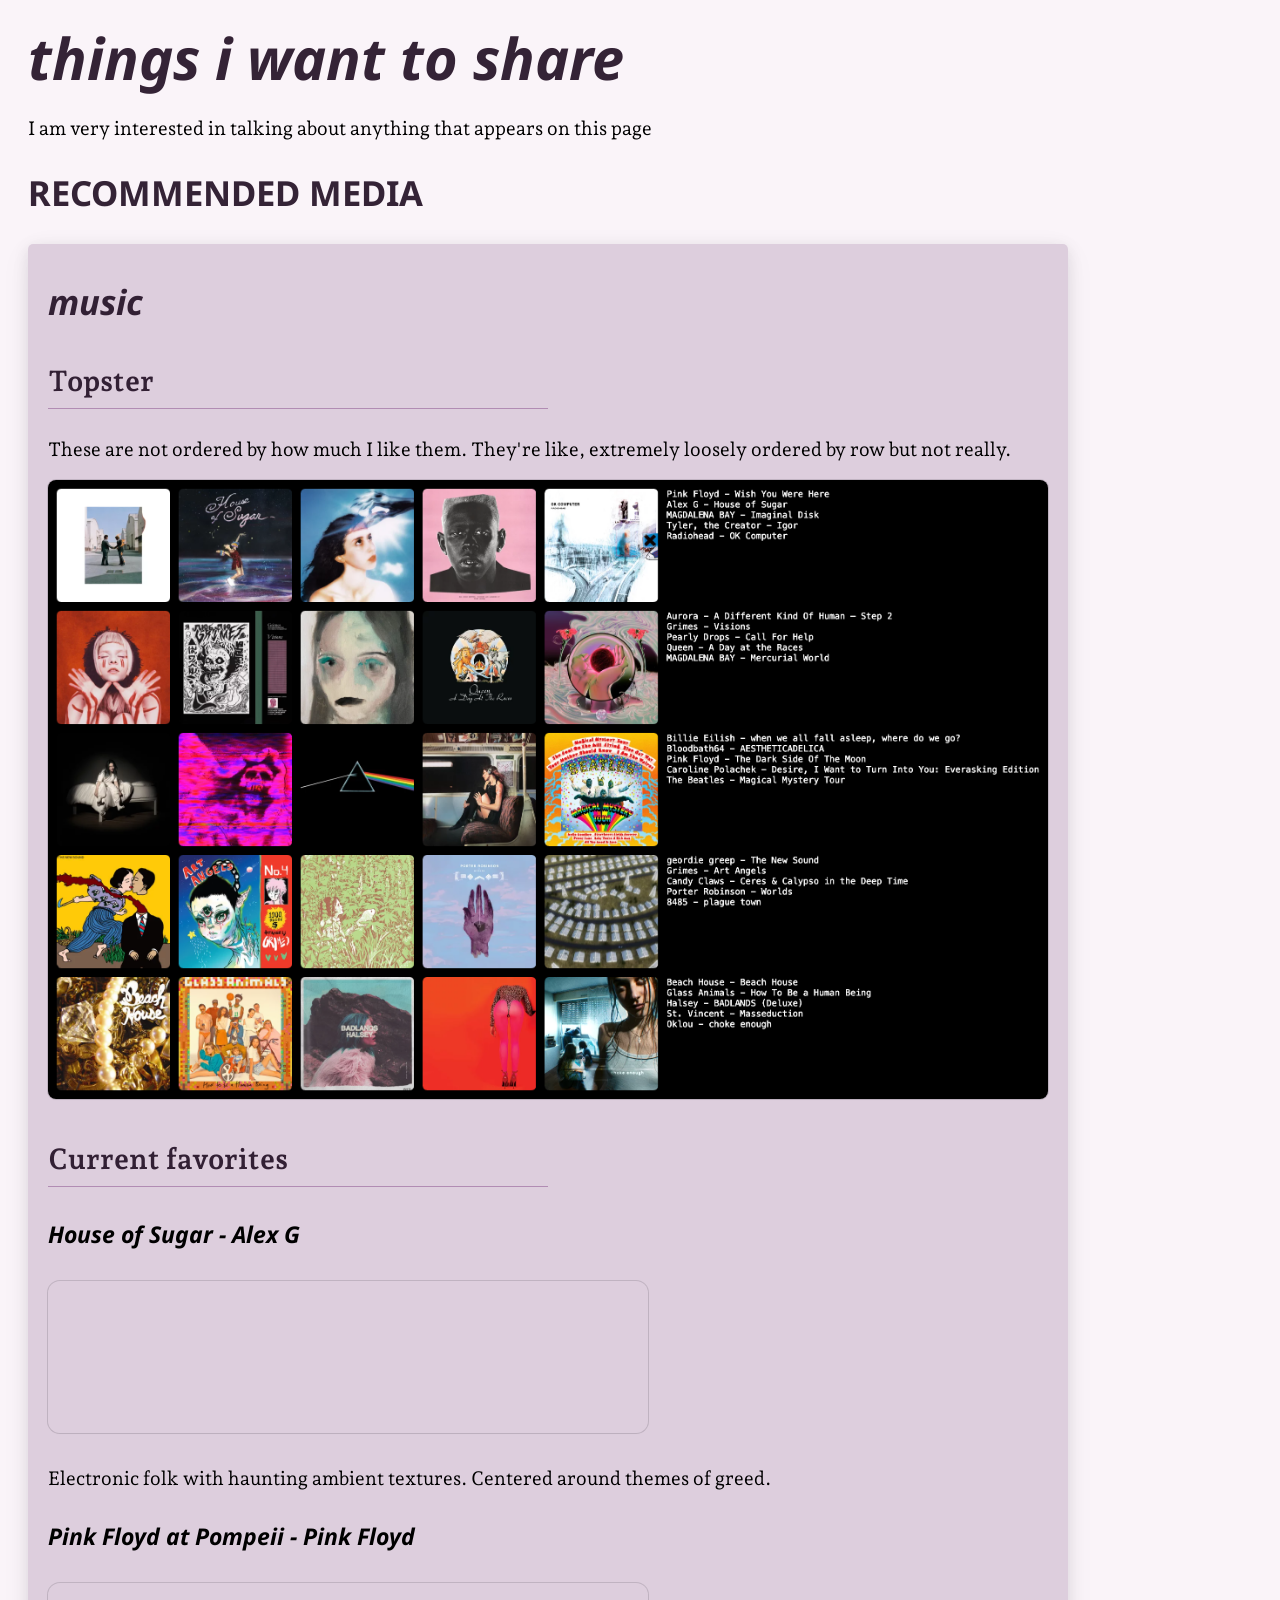
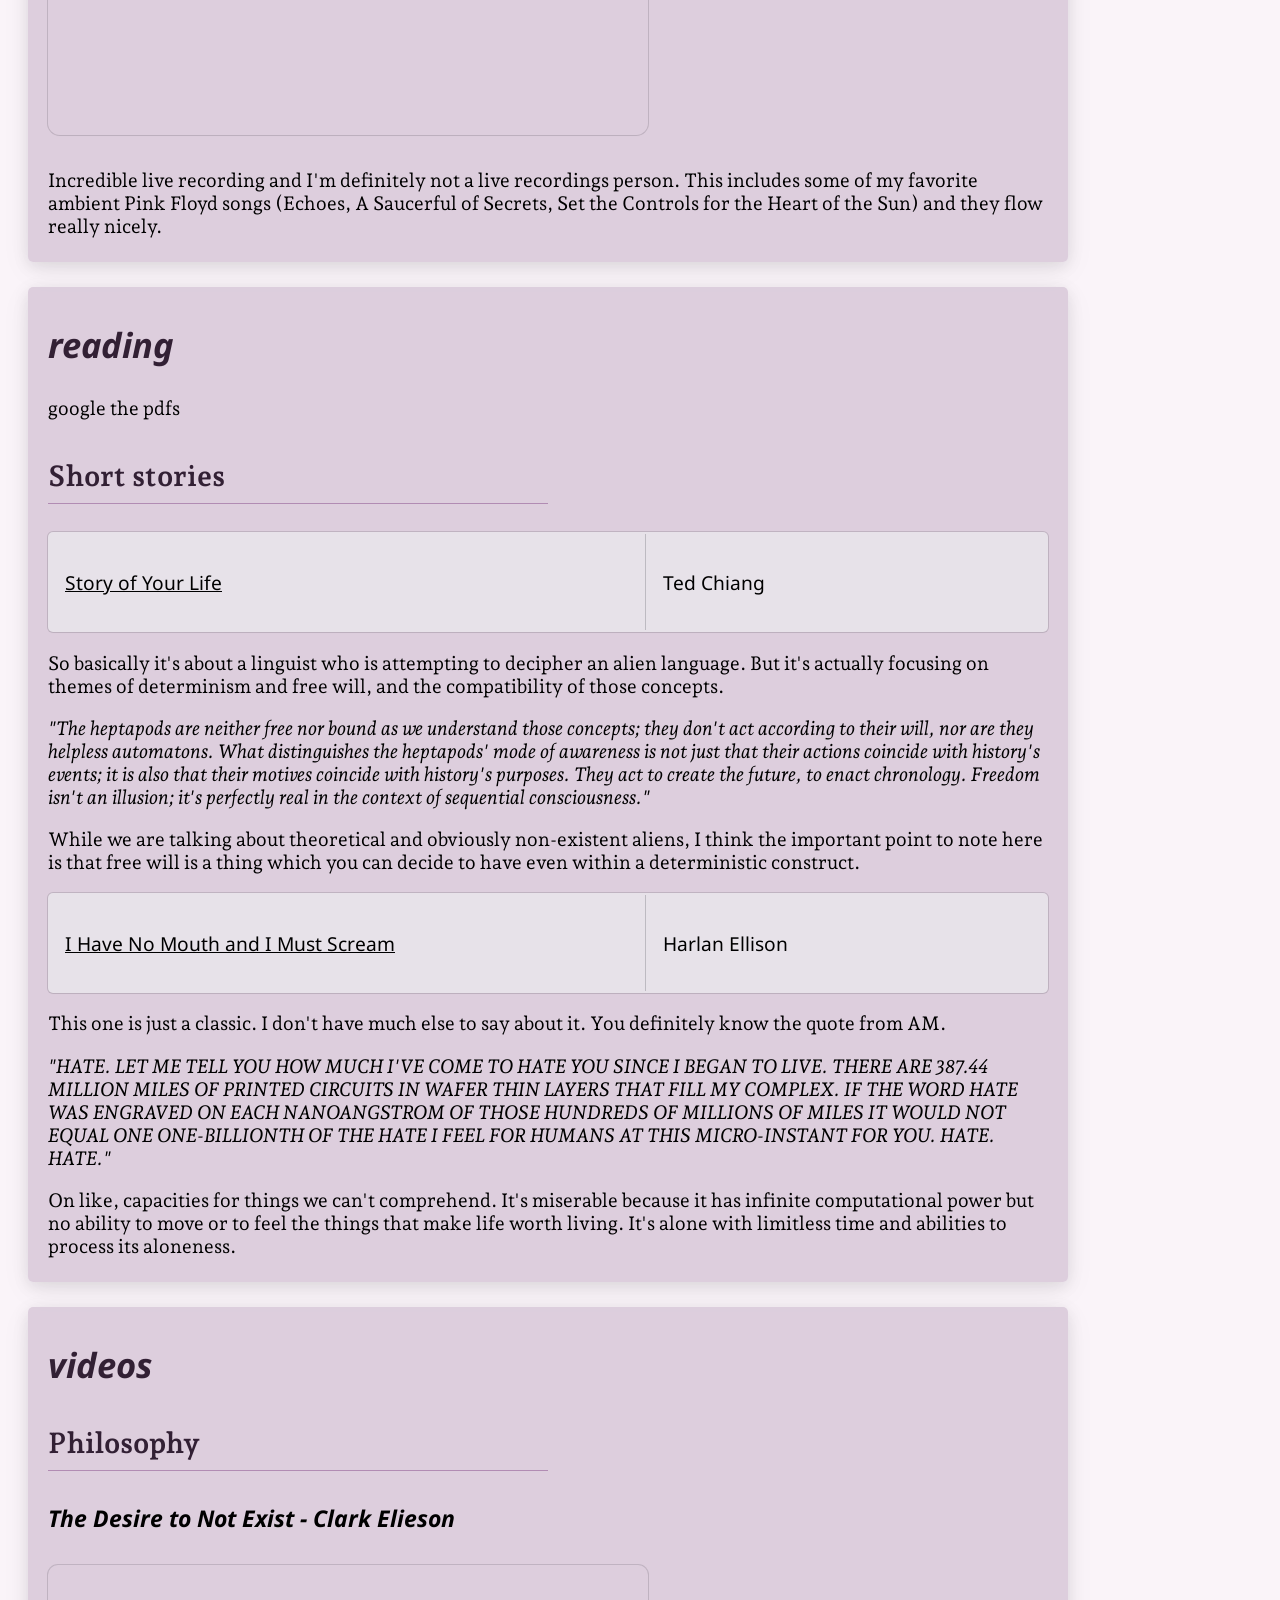
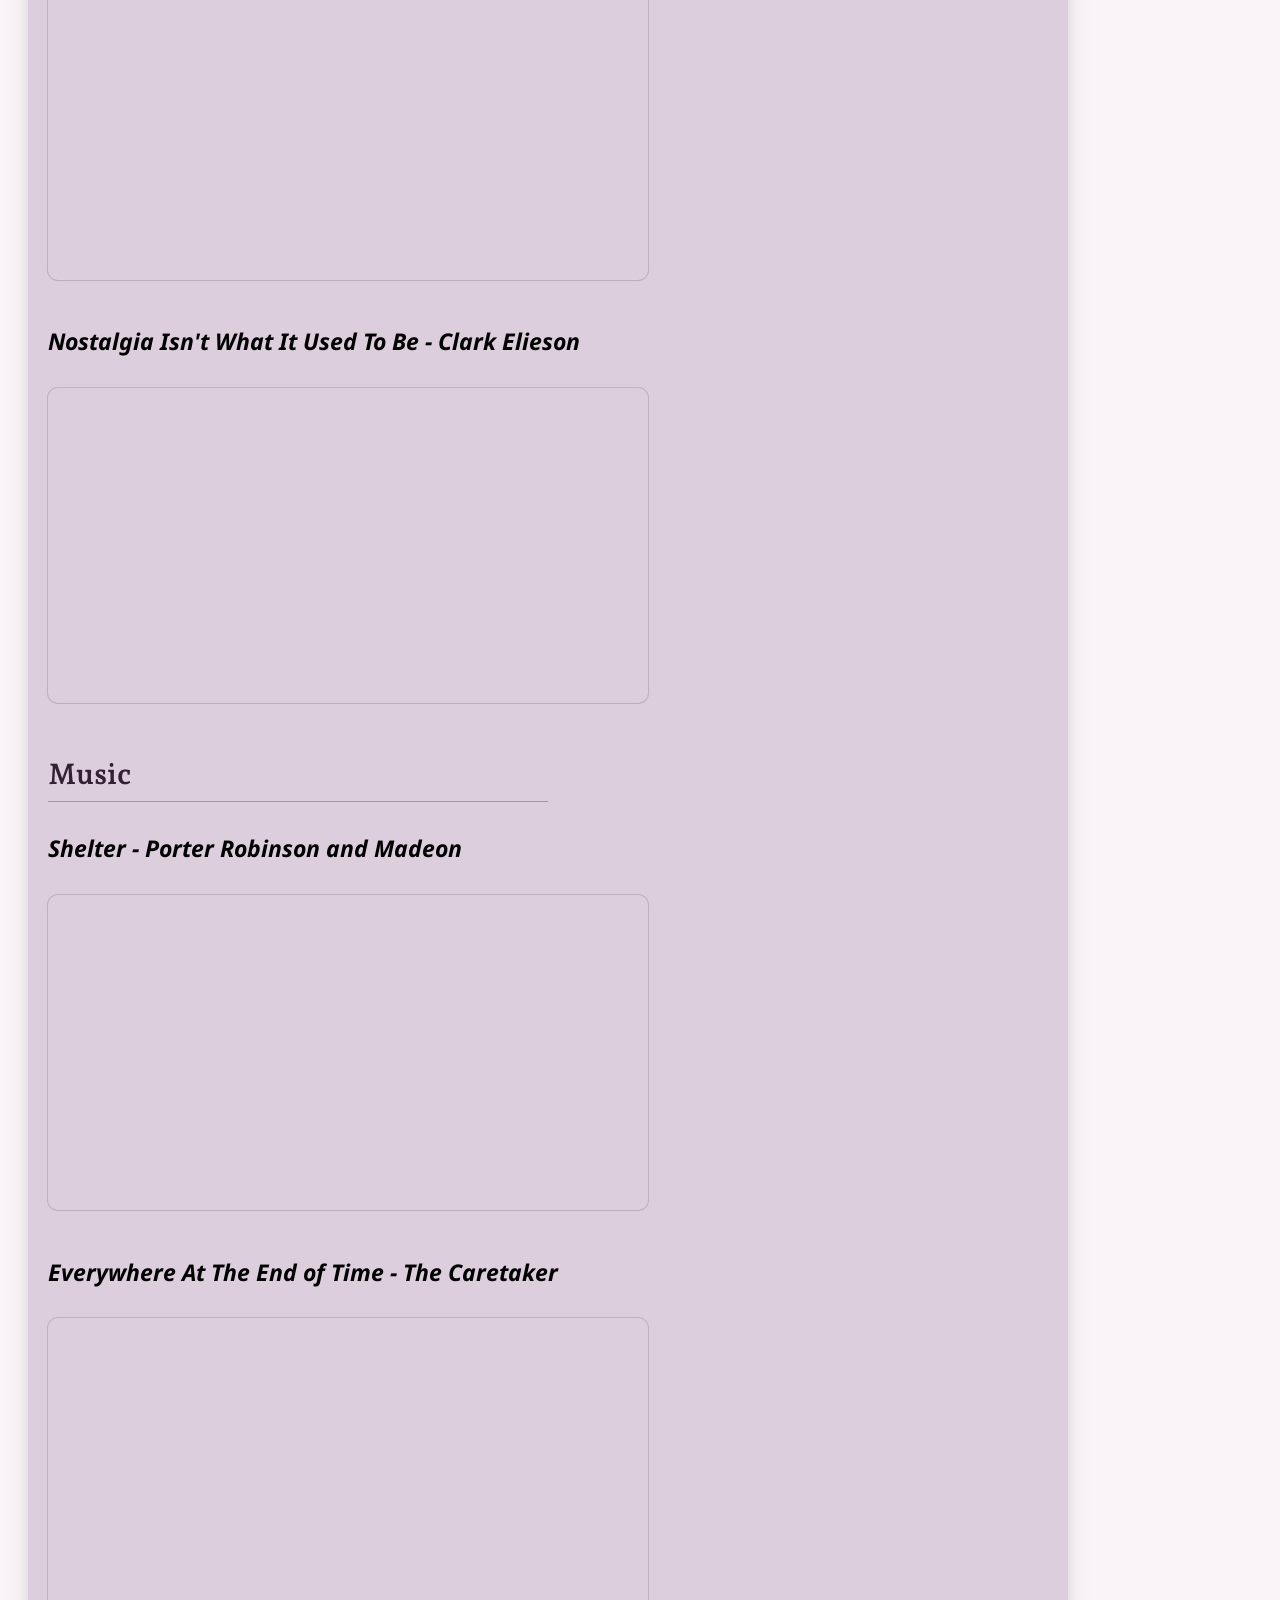
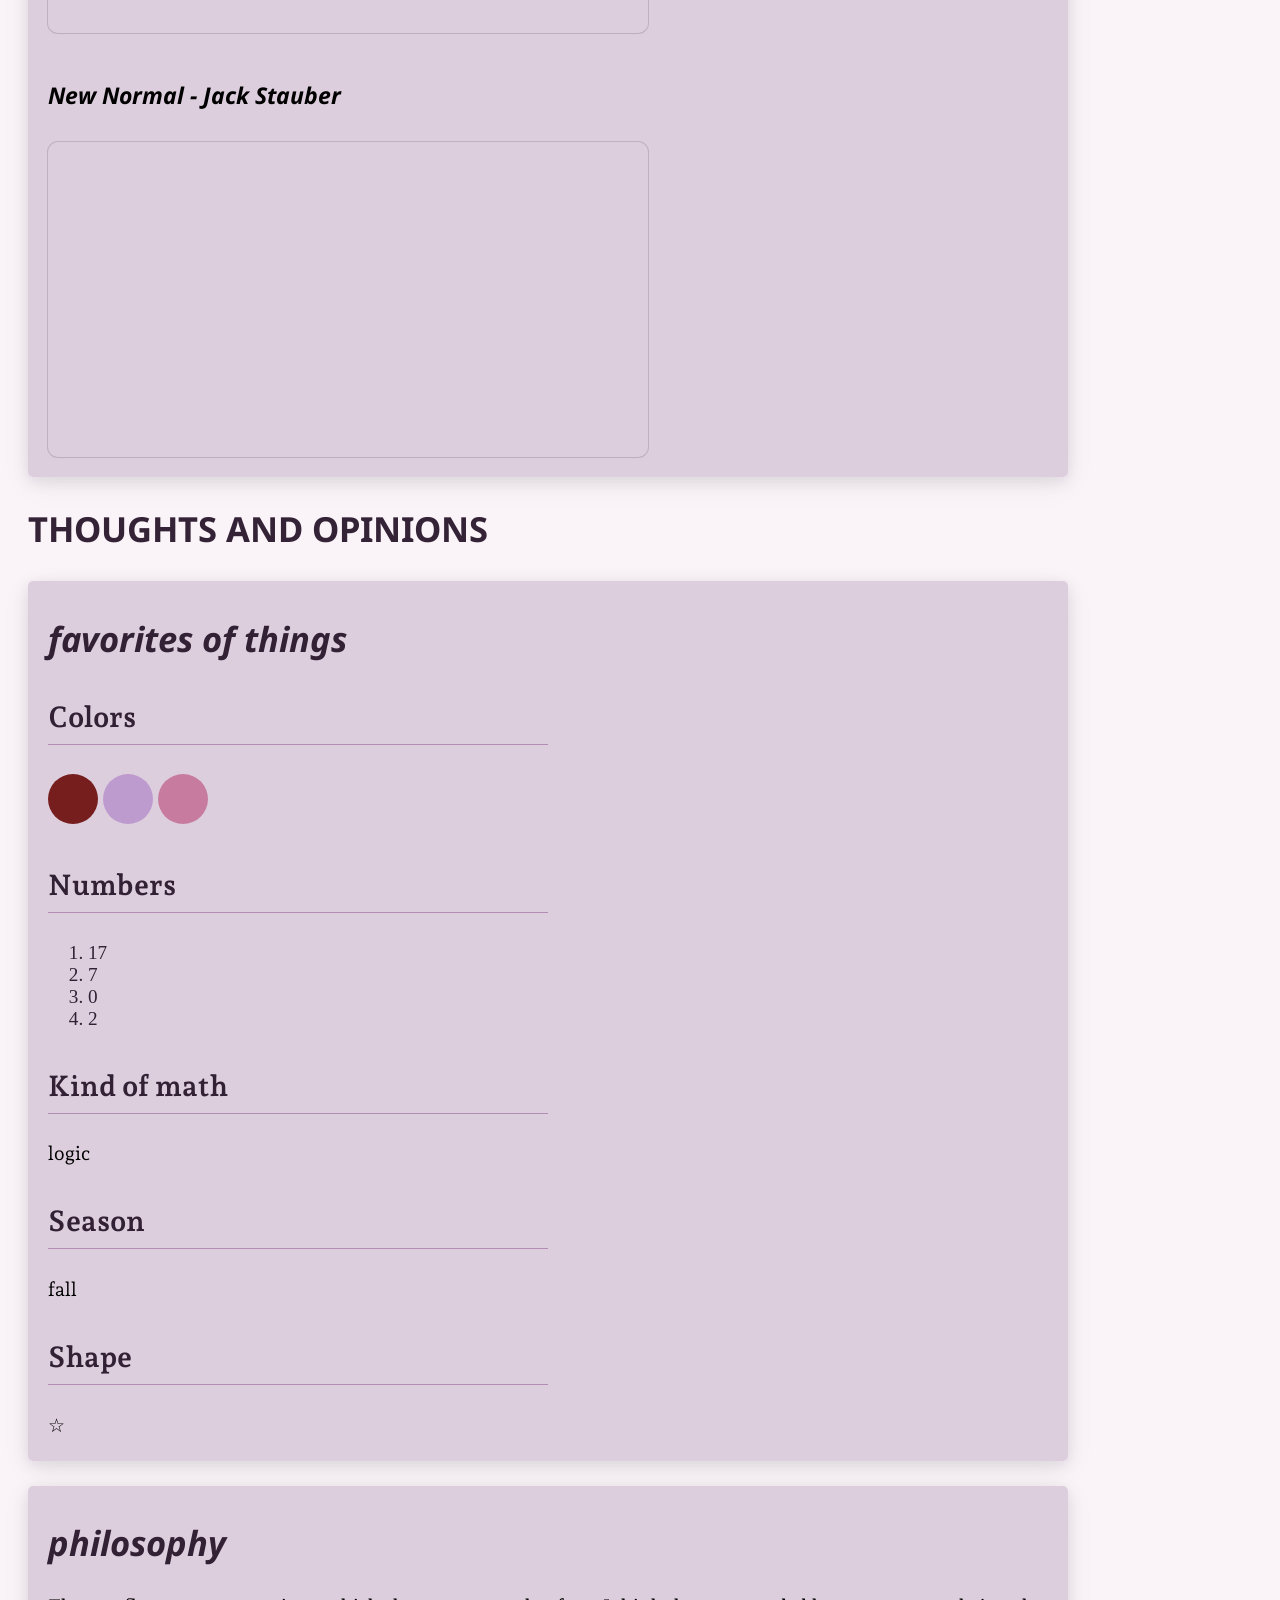
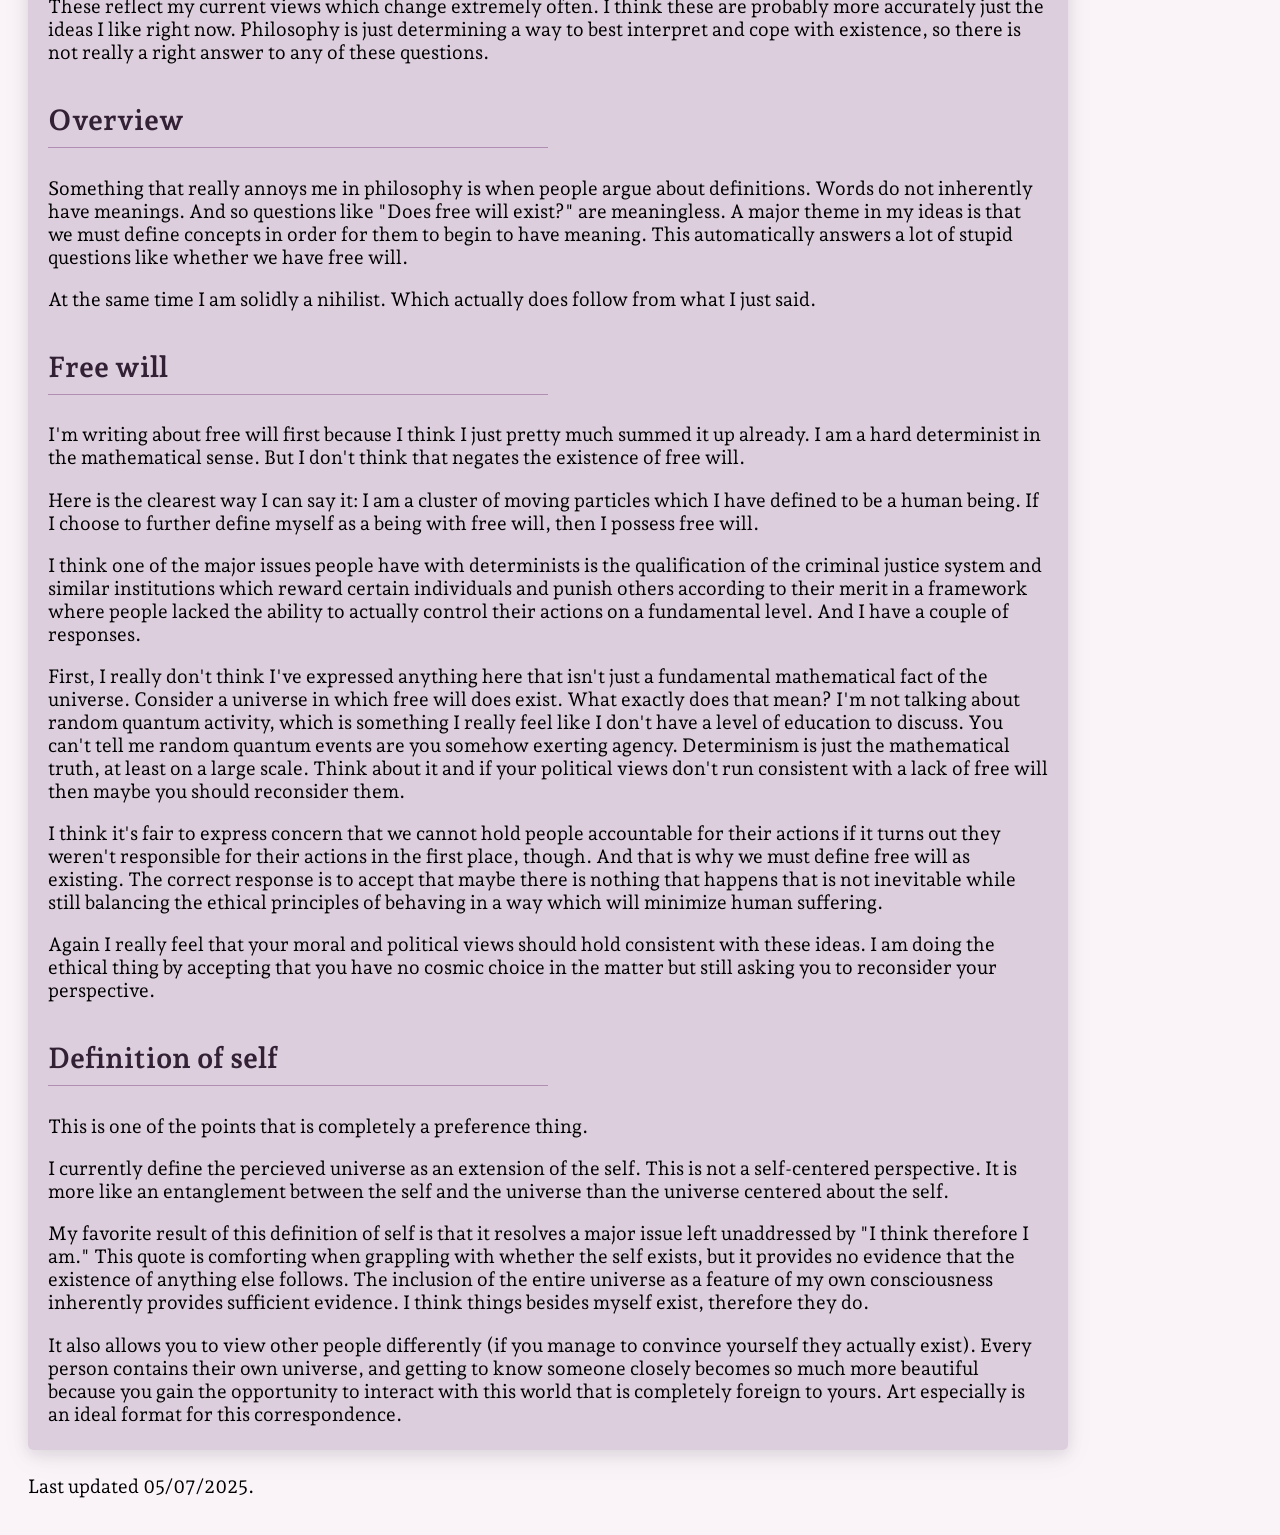
==== index.html @ f7e37cb8 "font colors" ====
<!DOCTYPE html>
<html>
    <head>
        <link href="style.css" rel="stylesheet">
        <link rel="icon" type="image/x-icon" href="images/favicon.ico">
        <title>things i want to share</title>
    </head>
    <body>
        <h1>things i want to share</h1>
        <p>
            I am very interested in talking about anything that appears on this page
        </p>
        <h2>RECOMMENDED MEDIA</h2>
        <div class="content">
            <h2>music</h2>
            <h3>Topster</h3>
                <p>
                    These are not ordered by how much I like them.
                    They're like, extremely loosely ordered by row but not really.
                </p>
            <img src="images/05_06_2025.png" id="topster">   
            <h3>Current favorites</h3>
            <h4>House of Sugar - Alex G</h4>
            <iframe style="border-radius:12px" src="https://open.spotify.com/embed/album/2kCDZ3gCr5hXFgbFsPMcxP?utm_source=generator&theme=0" width="100%" height="152" frameBorder="0" allowfullscreen="" allow="autoplay; clipboard-write; encrypted-media; fullscreen; picture-in-picture" loading="lazy"></iframe>
            <p>
                Electronic folk with haunting ambient textures. Centered around themes of greed.
            </p>
            <h4>Pink Floyd at Pompeii - Pink Floyd</h4>
            <iframe style="border-radius:12px" src="https://open.spotify.com/embed/album/0ptvgHrZARlAZFmbg0WvDI?utm_source=generator&theme=0" width="100%" height="152" frameBorder="0" allowfullscreen="" allow="autoplay; clipboard-write; encrypted-media; fullscreen; picture-in-picture" loading="lazy"></iframe> 
            <p>
                Incredible live recording and I'm definitely not a live recordings person.
                This includes some of my favorite ambient Pink Floyd songs (Echoes, A Saucerful of Secrets, Set the Controls for the Heart of the Sun) and they flow really nicely.
            </p>    
        </div>
        <div class="content">
            <h2>reading</h2>
            <p>
                google the pdfs
            </p>
            <h3>Short stories</h3>
            <div class="story-media">
                <table columns="2">
                    <tr>
                        <td>
                            <a href="https://en.wikipedia.org/wiki/Story_of_Your_Life" target="_blank">Story of Your Life</a>
                        </td>
                        <td>
                            <p>Ted Chiang</p>
                        </td>
                    </tr>
                </table>
            </div>
            <p>
                So basically it's about a linguist who is attempting to decipher an alien language.

                But it's actually focusing on themes of determinism and free will, and the compatibility of those concepts.


            </p>
            <p>
                <i>
                    "The heptapods are neither free nor bound as we understand those concepts;
                    they don't act according to their will, nor are they helpless automatons.
                    What distinguishes the heptapods' mode of awareness is not just that their actions coincide with history's events;
                    it is also that their motives coincide with history's purposes.
                    They act to create the future, to enact chronology.
                    Freedom isn't an illusion; it's perfectly real in the context of sequential consciousness."
                </i>
            </p>
            <p>
                While we are talking about theoretical and obviously non-existent aliens,
                I think the important point to note here is that free will is a thing which you can decide to have even within a deterministic construct.
            </p>
            <div class="story-media">
                <table columns="2">
                    <tr>
                        <td>
                            <a href="https://en.wikipedia.org/wiki/I_Have_No_Mouth,_and_I_Must_Scream" target="_blank">I Have No Mouth and I Must Scream</a>
                        </td>
                        <td>
                            <p>Harlan Ellison</p>
                        </td>
                    </tr>
                </table>
            </div>
            <p>
                This one is just a classic. I don't have much else to say about it. You definitely know the quote from AM.
            </p>
            <p>
                <i>
                    "HATE. LET ME TELL YOU HOW MUCH I'VE COME TO HATE YOU SINCE I BEGAN TO LIVE.
                    THERE ARE 387.44 MILLION MILES OF PRINTED CIRCUITS IN WAFER THIN LAYERS THAT FILL MY COMPLEX.
                    IF THE WORD HATE WAS ENGRAVED ON EACH NANOANGSTROM OF THOSE HUNDREDS OF MILLIONS OF MILES
                    IT WOULD NOT EQUAL ONE ONE-BILLIONTH OF THE HATE I FEEL FOR HUMANS AT THIS MICRO-INSTANT FOR YOU.
                    HATE. HATE."
                </i>
            </p>
            <p>
                On like, capacities for things we can't comprehend.
                It's miserable because it has infinite computational power
                but no ability to move or to feel the things that make life worth living.
                It's alone with limitless time and abilities to process its aloneness. 
            </p>
        </div>
        <div class="content">
            <h2>videos</h2>
            <h3>Philosophy</h3>
            <h4>The Desire to Not Exist - Clark Elieson</h4>
            <iframe width="560" height="315" src="https://www.youtube.com/embed/8msOPSbJUKo?si=QLThBWeXhG3WdgDz" title="YouTube video player" frameborder="0" allow="accelerometer; autoplay; clipboard-write; encrypted-media; gyroscope; picture-in-picture; web-share" referrerpolicy="strict-origin-when-cross-origin" allowfullscreen></iframe>
            <h4>Nostalgia Isn't What It Used To Be - Clark Elieson</h4>
            <iframe width="560" height="315" src="https://www.youtube.com/embed/hbWJYuIkN_Y?si=zh4Tqv5QV2AspLDS" title="YouTube video player" frameborder="0" allow="accelerometer; autoplay; clipboard-write; encrypted-media; gyroscope; picture-in-picture; web-share" referrerpolicy="strict-origin-when-cross-origin" allowfullscreen></iframe>
            <h3>Music</h3>
            <h4>Shelter - Porter Robinson and Madeon</h4>
            <iframe width="560" height="315" src="https://www.youtube.com/embed/fzQ6gRAEoy0?si=4V7IqF-KKdboo8pT" title="YouTube video player" frameborder="0" allow="accelerometer; autoplay; clipboard-write; encrypted-media; gyroscope; picture-in-picture; web-share" referrerpolicy="strict-origin-when-cross-origin" allowfullscreen></iframe>
            <h4>Everywhere At The End of Time - The Caretaker</h4>
            <iframe width="560" height="315" src="https://www.youtube.com/embed/wJWksPWDKOc?si=T0A40Im7_qNi8kdW" title="YouTube video player" frameborder="0" allow="accelerometer; autoplay; clipboard-write; encrypted-media; gyroscope; picture-in-picture; web-share" referrerpolicy="strict-origin-when-cross-origin" allowfullscreen></iframe>
            <h4>New Normal - Jack Stauber</h4>
            <iframe width="560" height="315" src="https://www.youtube.com/embed/b4lNq4nhdDQ?si=MIfpWLnAjZc02-hw" title="YouTube video player" frameborder="0" allow="accelerometer; autoplay; clipboard-write; encrypted-media; gyroscope; picture-in-picture; web-share" referrerpolicy="strict-origin-when-cross-origin" allowfullscreen></iframe>
        </div>
        <h2>THOUGHTS AND OPINIONS</h2>
        <div class="content">
            <h2>favorites of things</h2>
            <h3>Colors</h3>
            <div class="favorite-color" style="background-color: rgb(118, 29, 29);"></div>
            <div class="favorite-color" style="background-color: rgb(190, 155, 207);"></div>
            <div class="favorite-color" style="background-color: rgb(199, 124, 159);"></div>
            <h3>Numbers</h3>
            <ol>
                <li>17</li>
                <li>7</li>
                <li>0</li>
                <li>2</li>
            </ol>
            <h3>Kind of math</h3>
            <p>logic</p>
            <h3>Season</h3>
            <p>fall</p>
            <h3>Shape</h3>
            <p>☆</p>
        </div>
        <div class="content">
            <h2>philosophy</h2>
            <p>These reflect my current views which change extremely often.
                I think these are probably more accurately just the ideas I like right now.
                Philosophy is just determining a way to best interpret and cope with existence,
                so there is not really a right answer to any of these questions.
            </p>

            <h3>
                Overview
            </h3>
            <p>
                Something that really annoys me in philosophy is when people argue about definitions.
                Words do not inherently have meanings. And so questions like "Does free will exist?" are
                meaningless. A major theme in my ideas is that we must define concepts in order for them to begin
                to have meaning. This automatically answers a lot of stupid questions like whether we have free will.
            </p>
            <p>
                At the same time I am solidly a nihilist. Which actually does follow from what I just said.
            </p>
            <h3>
                Free will
            </h3>
            <p>
                I'm writing about free will first because I think I just pretty much summed it up already.
                I am a hard determinist in the mathematical sense. But I don't think that negates
                the existence of free will.
            </p>
            <p>
                Here is the clearest way I can say it: I am a cluster of moving particles which I have defined to be
                a human being. If I choose to further define myself as a being with free will, then I possess
                free will.
            </p>
            <p>
                I think one of the major issues people have with determinists is the qualification of the criminal justice system
                and similar institutions which reward certain individuals and punish others according to their merit in a framework where 
                people lacked the ability to actually control their actions on a fundamental level. And I have a couple of responses.
            </p>
            <p>
                First, I really don't think I've expressed anything here that isn't just a fundamental mathematical fact of the universe.
                Consider a universe in which free will does exist. What exactly does that mean? I'm not talking about random quantum activity,
                which is something I really feel like I don't have a level of education to discuss. You can't tell me random quantum events
                are you somehow exerting agency. Determinism is just the mathematical truth, at least on a large scale.
                Think about it and if your political views don't run consistent with a lack of free will then maybe you should reconsider them.
            </p>
            <p>
                I think it's fair to express concern that we cannot hold people accountable for their actions if it turns out they weren't responsible
                for their actions in the first place, though. And that is why we must define free will as existing. The correct response is to accept
                that maybe there is nothing that happens that is not inevitable while still balancing the ethical principles of behaving in a way which
                will minimize human suffering.
            </p>
            <p>
                Again I really feel that your moral and political views should hold consistent with these ideas. I am doing the ethical thing by accepting that
                you have no cosmic choice in the matter but still asking you to reconsider your perspective.
            </p>
            <p>
            </p>
            <h3>Definition of self</h3>
            <p>
                This is one of the points that is completely a preference thing.
            <p>
                I currently define the percieved universe as an extension of the self. 
                This is not a self-centered perspective. It is more like an entanglement between the self and the universe
                than the universe centered about the self.
            </p>
            <p>
                My favorite result of this definition of self is that it resolves a major
                issue left unaddressed by "I think therefore I am." This quote is comforting when grappling with whether the self
                exists, but it provides no evidence that the existence of anything else follows.
                The inclusion of the entire universe as a feature of my own consciousness
                inherently provides sufficient evidence. I think things besides myself exist, therefore they do.
            </p>
            <p>
                It also allows you to view other people differently (if you manage to convince yourself they actually exist).
                Every person contains their own universe, and getting to know someone closely becomes so much more beautiful
                because you gain the opportunity to interact with this world that is completely foreign to yours. 
                Art especially is an ideal format for this correspondence.
            </p>
        </div>
        <!-- <h2>MY MUSIC</h2>
        <div class="content">
            <h2>decembered eyes</h2>
            <h3>Description</h3>
            <p>First EP.</p>
            <p>The title is a play on "dismembered eyes". 
                It was written about seeing things not as they really are, embedded with a false sense of urgency as the close of another year rapidly approaches.
            <h3>Listen on Spotify</h3>
            <iframe style="border-radius:12px" src="https://open.spotify.com/embed/album/0pVH7z7hJR6tCT4OrQixw2?utm_source=generator&theme=0" width="100%" height="152" frameBorder="0" allowfullscreen="" allow="autoplay; clipboard-write; encrypted-media; fullscreen; picture-in-picture" loading="lazy"></iframe>            
            <h3>Track rankings</h3>
            <p>Overall: 4/10.</p>
            <p>I honestly do not like this EP at all. 
            I don't think any of the songs are particularly interesting except "Waning Light",
            but I was so excited to release that song that I only spent about a day recording and producing it.
            It sounds like there was a good idea but very poorly executed.
            The rest of the songs are just super boring. 
            I improvised "Floes" on my laptop keyboard in about 10 minutes and spent like an hour producing it but it's probably the best song on there.
            The end of "Unraveled" is also pretty good. But the rest is unlistenably boring.</p>

            <div class="tracklist">
                <div class="trackitem">
                    <div class="trackname">
                        <p>Waning Light</p>
                    </div>
                    <div class="trackranking">
                        <p>4/10</p>
                    </div>
                </div>
                <div class="trackitem">
                    <div class="trackname">
                        <p>Floes</p>
                    </div>
                    <div class="trackranking">
                        <p>6/10</p>
                    </div>
                </div>
                <div class="trackitem">
                    <div class="trackname">
                        <p>Playing w Your Hair</p>
                    </div>
                    <div class="trackranking">
                        <p>5/10</p>
                    </div>
                </div>
                <div class="trackitem">
                    <div class="trackname">
                        <p>Unraveled</p>
                    </div>
                    <div class="trackranking">
                        <p>4/10</p>
                    </div>
                </div>   
                <div class="trackitem">
                    <div class="trackname">
                        <p>Detachment</p>
                    </div>
                    <div class="trackranking">
                        <p>5/10</p>
                    </div>
                </div>
                <div class="trackitem">
                    <div class="trackname">
                        <p>Until Everything You Love Has Gone Away</p>
                    </div>
                    <div class="trackranking">
                        <p>4/10</p>
                    </div>
                </div>
            </div>
        </div> -->
    <p>Last updated 05/07/2025.</p>
    </body>
</html>
---- style.css ----
@import url('https://fonts.googleapis.com/css2?family=Andada+Pro:ital,wght@0,400..840;1,400..840&family=Noto+Sans:ital,wght@0,100..900;1,100..900&display=swap');
h1 {
    font-family: "Noto Sans", sans-serif;
    font-size: 3em;
    font-style: italic;
    text-align: left;
    margin: 0 0 20px 0;
}

h2 {
    font-family: "Noto Sans", sans-serif;
    font-size: 1.8em;
}

h3 {
    font-family: "Andada Pro", serif;
    font-size: 1.5em;
}

h4 {
    font-family: "Noto Sans", sans-serif;
    font-style: italic;
    font-size: 1.2em;
    color: black;
}

body {
    font-size: 1.2em;
    background-color: #faf4f9;
    padding: 10px 20px;
    color: #271529f0;
}


p {
    font-family: "Andada Pro", serif;
    padding: 0px 0px 0px 0px;
    color: black;
}

.content {
    text-align: left;
    width: 95%;
    max-width: 1000px;
    padding: 5px 20px;
    margin: 25px 0px;
    background-color: #c9b5cb98;
    border-radius: 5px;

    box-shadow: rgba(17, 17, 26, 0.1) 0px 4px 16px, rgba(17, 17, 26, 0.05) 0px 8px 32px;
    transition-duration: 0.5s;
}

.content:hover {
    box-shadow: rgba(17, 17, 26, 0.1) 0px 4px 16px, rgba(14, 14, 23, 0.2) 0px 8px 32px;
    transition-duration: 0.5s;
}

.content h2 {
    font-style: italic;
    /* text-decoration: underline; */
    /* border-style: none none solid none;
    border-color: rgb(177, 140, 179);
    border-width: 1px;
    padding: 0 0 10px 0;
    width: 300px; */
}

.content h3 {
    border-style: none none solid none;
    border-width: 1px;
    border-color: rgb(177, 140, 179);
    width: 100%;
    padding: 10px 0 10px 0;
    max-width: 500px;
}

#topster {
    width: 100%;
    border-radius: 8px;
    box-shadow: rgba(0, 0, 0, 0.02) 0px 1px 3px 0px, rgba(27, 31, 35, 0.15) 0px 0px 0px 1px;
}

.story-media {
    width:100%;
    height:100px;
    margin: 10px 0 10px 0;
    background-color: rgb(231, 226, 233);
    border-radius: 5px;
}

.story-media table {
    color: black;
    width: 100%;
    height: 100%;
    border-radius: 5px;
    box-shadow: rgba(0, 0, 0, 0.02) 0px 1px 3px 0px, rgba(27, 31, 35, 0.15) 0px 0px 0px 1px;
}

.story-media table td {
    border: solid rgba(27, 31, 35, 0.20);
    border-width: 0 1px 0 0;
    padding: 0 10px 0 15px;
    width: 60%;
}

.story-media table td:last-of-type {
    border: none;
    width: 40%;
}

.story-media p {
    font-family: "Noto Sans", sans-serif;
}

.story-media a {
    color: black;
    text-decoration: underline;
    font-family: "Noto Sans", sans-serif;
}


.tracklist {
    padding: 0px 5px;
    border-radius: 5px;
    background-color: #292a29;
    margin: 10px 0px 10px 0px;
}

.trackitem {
    width:80;
    border-style: none none solid none;
}

.tracklist .trackitem:last-of-type {
    border-style: none;
}

.trackname {
    padding:5px 2%;
    margin: 0px 0;
    width:65%;
    display:inline-block;
}

.trackranking {
    padding:5px 5%;
    margin: 5px 0;
    width:10%;
    border-left: solid 1px;
    display:inline-block;
}

.tracklist p, a {
    font-family: "Noto Sans", sans-serif;
    font-weight: 400;
    padding: 0 0 0 0;
    margin:0 0 0 0;
    color: white;
    font-weight: 400;
    text-decoration: none;
}

.tracklist a:hover {
    text-decoration: underline;
}

.favorite-color {
    width:50px;
    height:50px;
    border-radius:100%;
    display: inline-block;
}

iframe {
    border-radius: 10px;
    box-shadow: rgba(0, 0, 0, 0.02) 0px 1px 3px 0px, rgba(27, 31, 35, 0.15) 0px 0px 0px 1px;
    width: 100%;
    max-width:600px;
    margin: 0 0 10px 0;
}
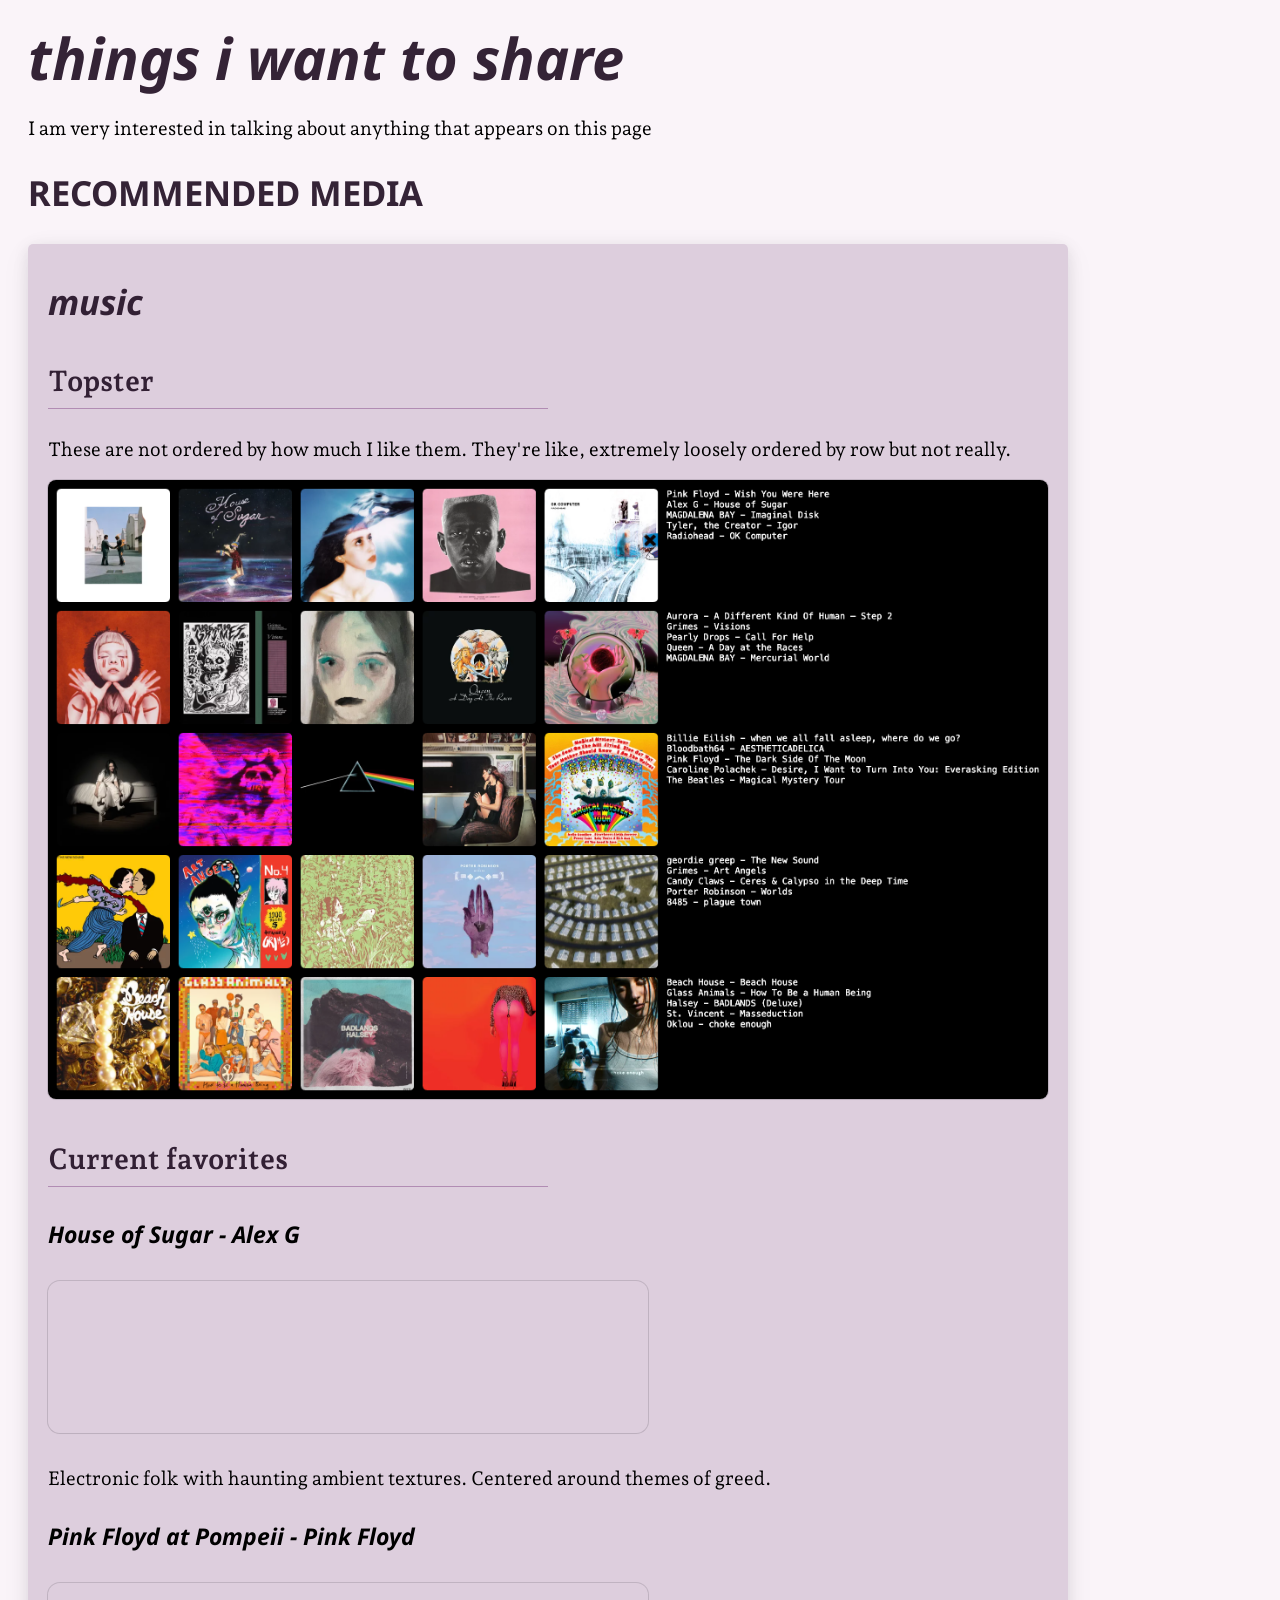
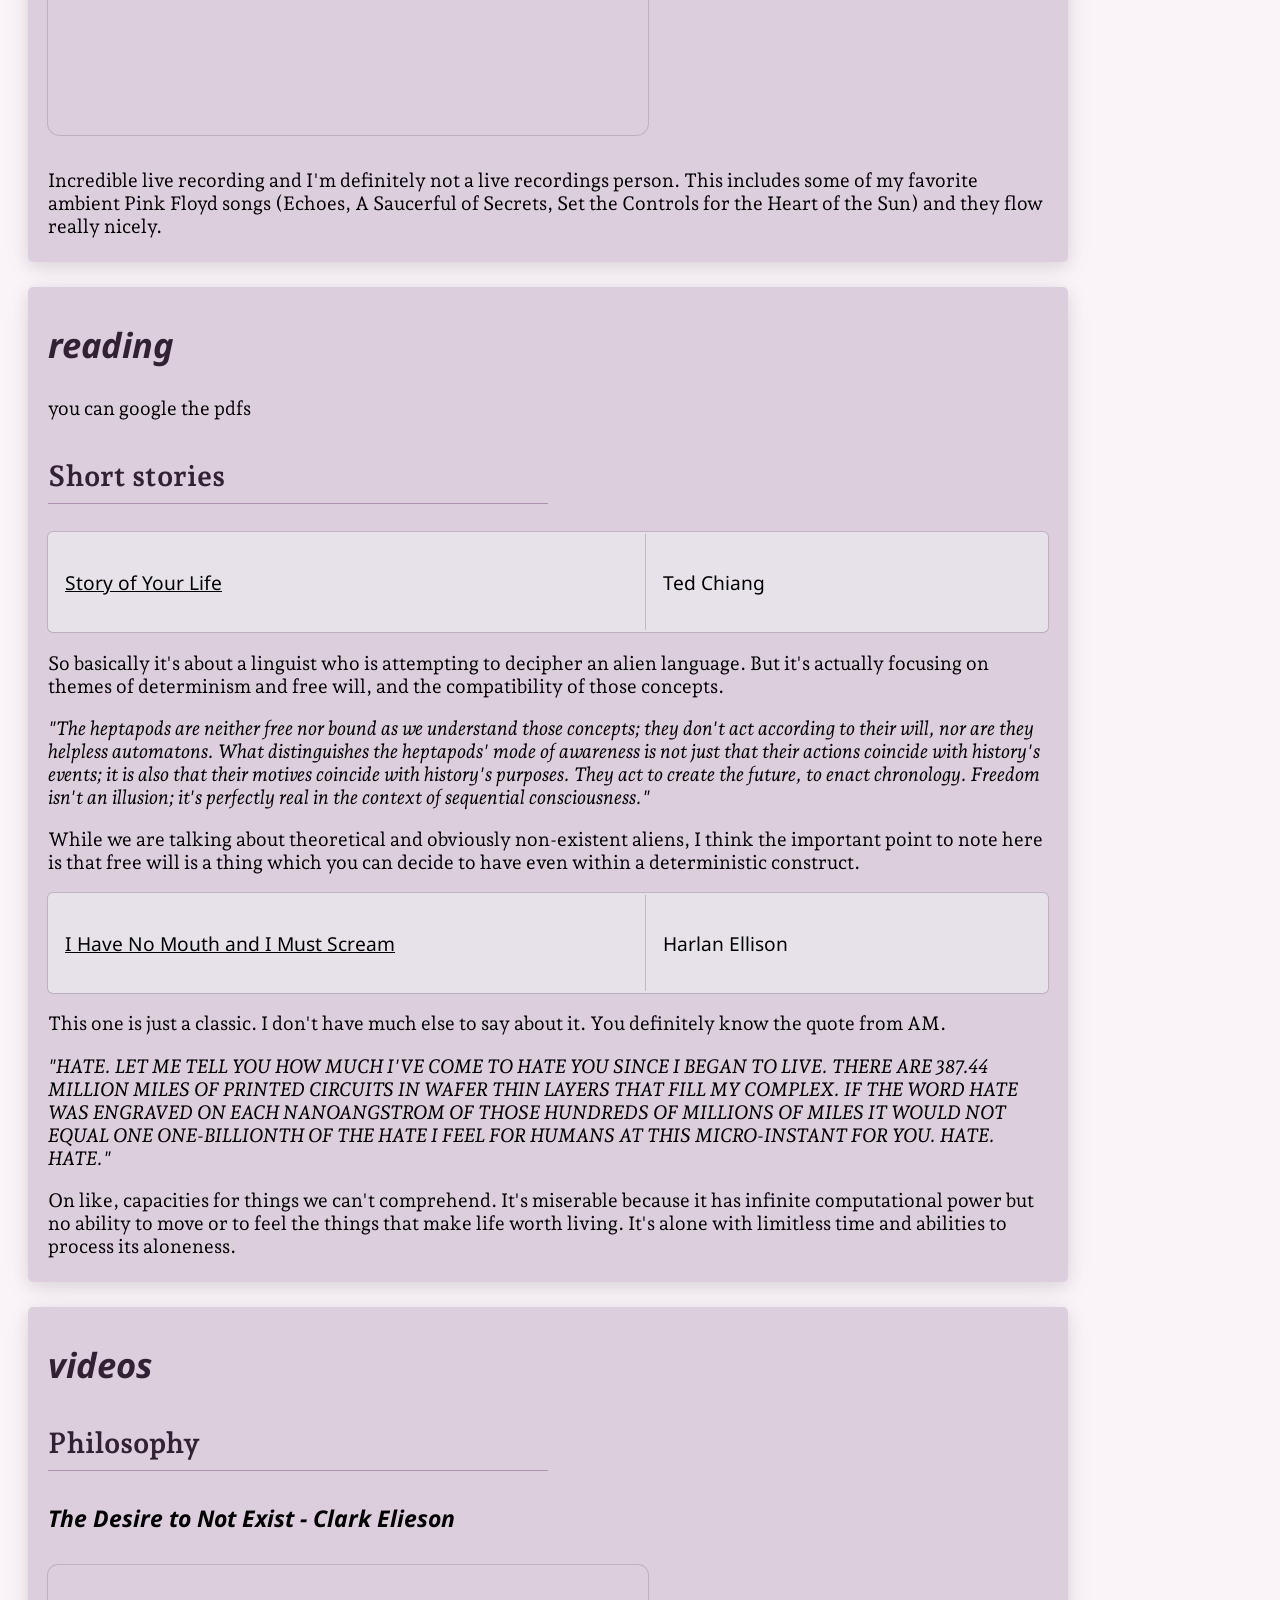
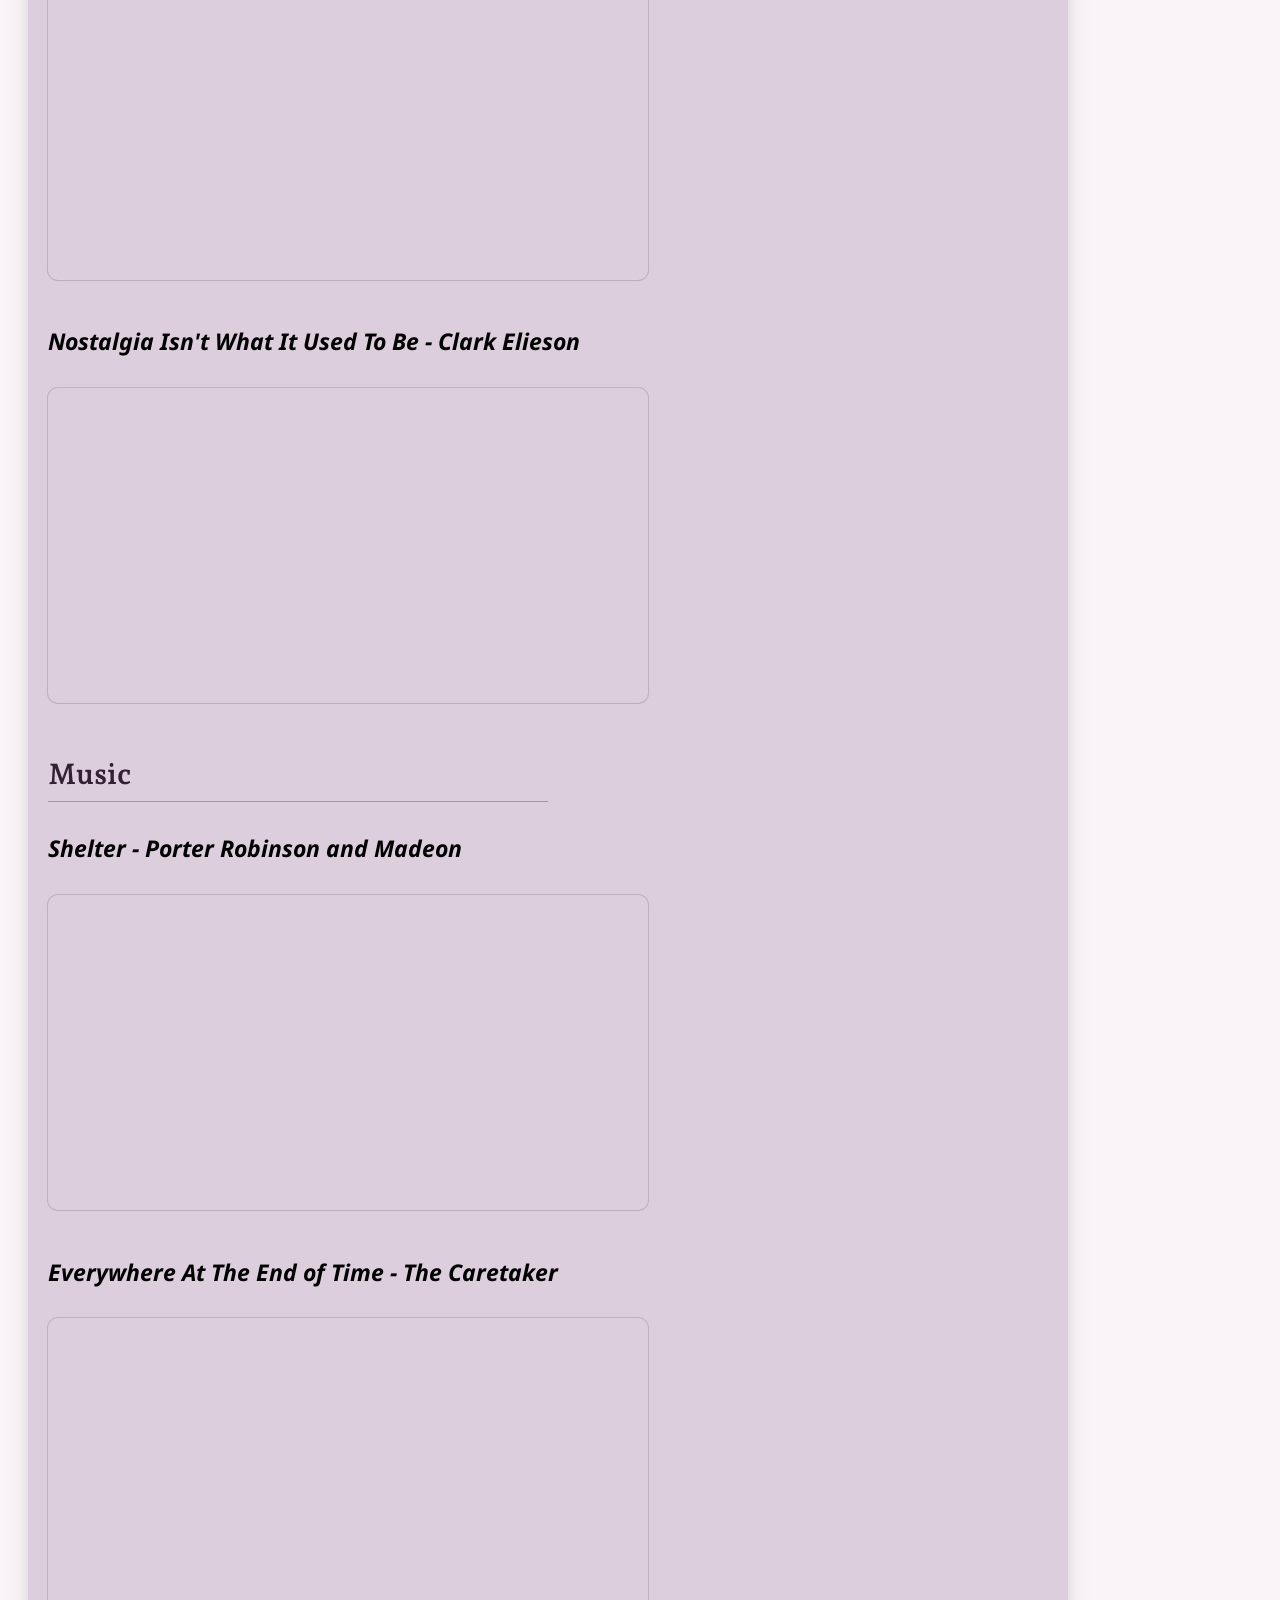
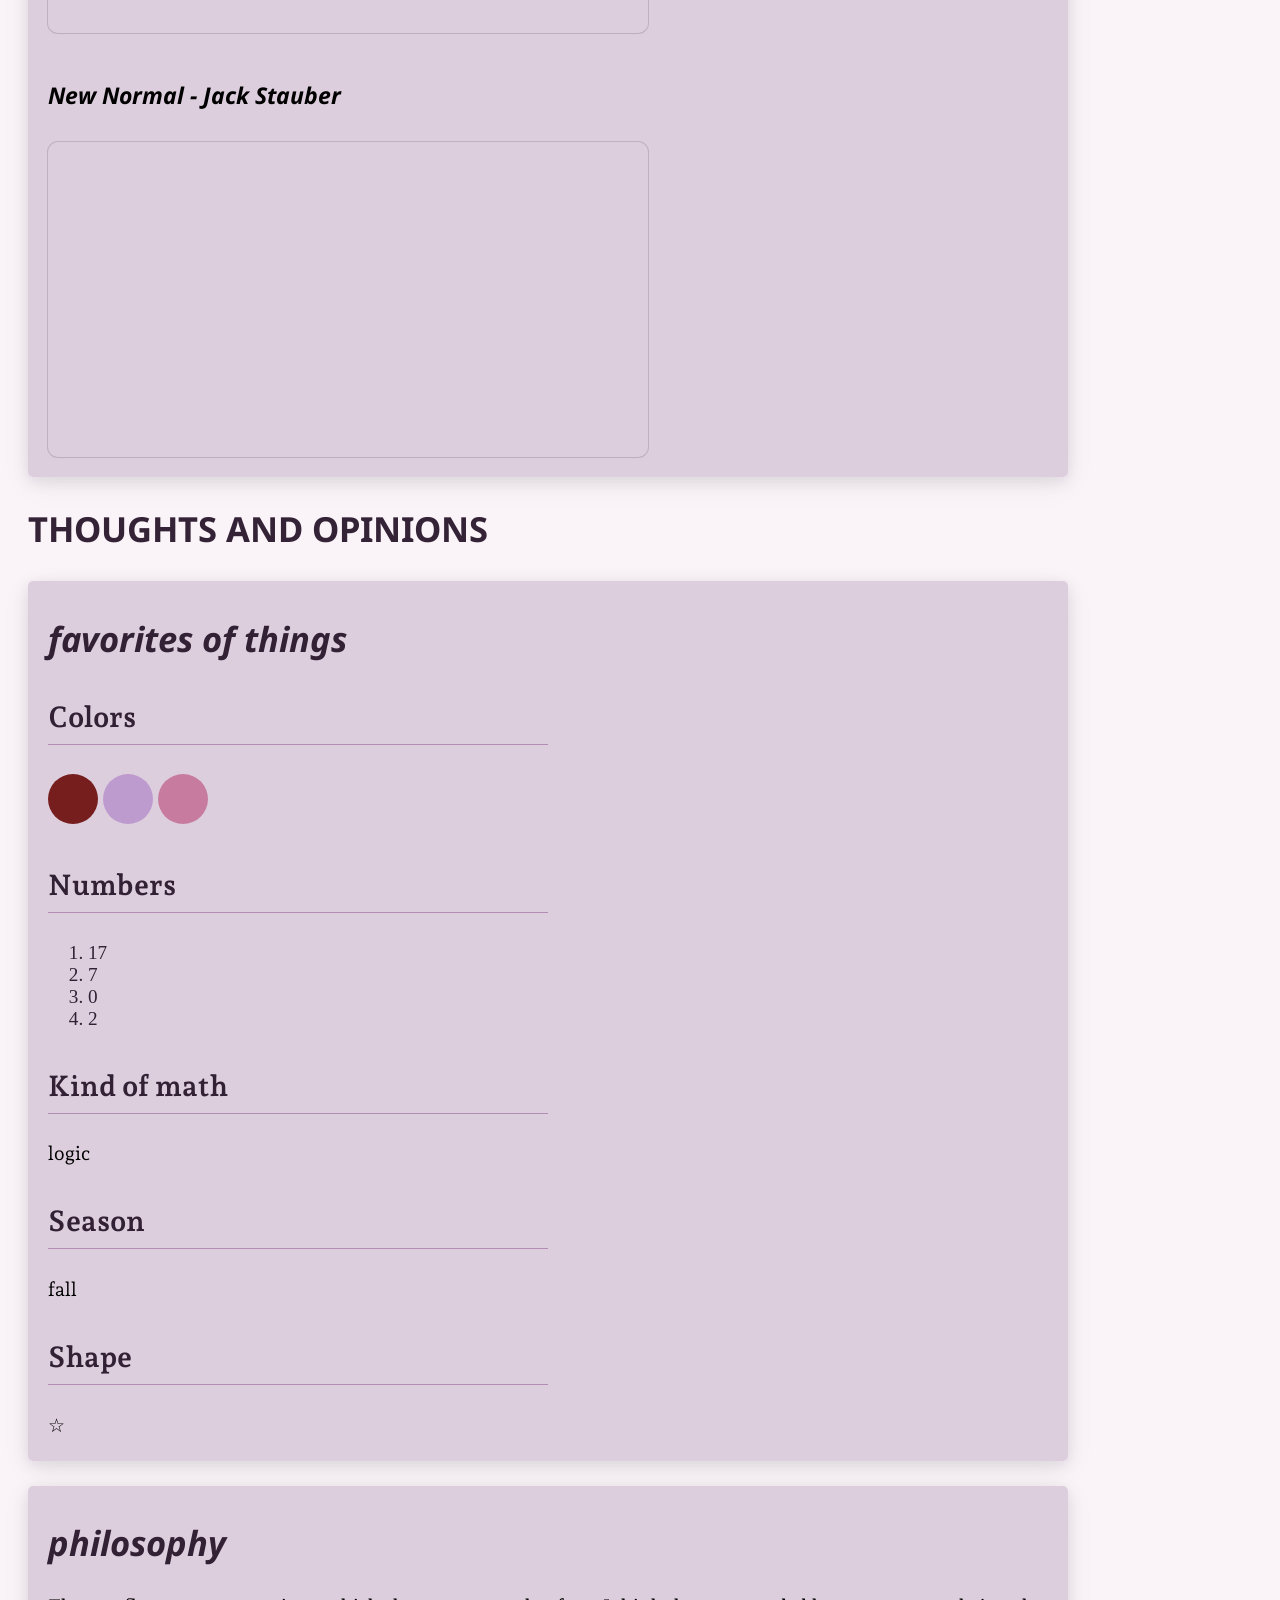
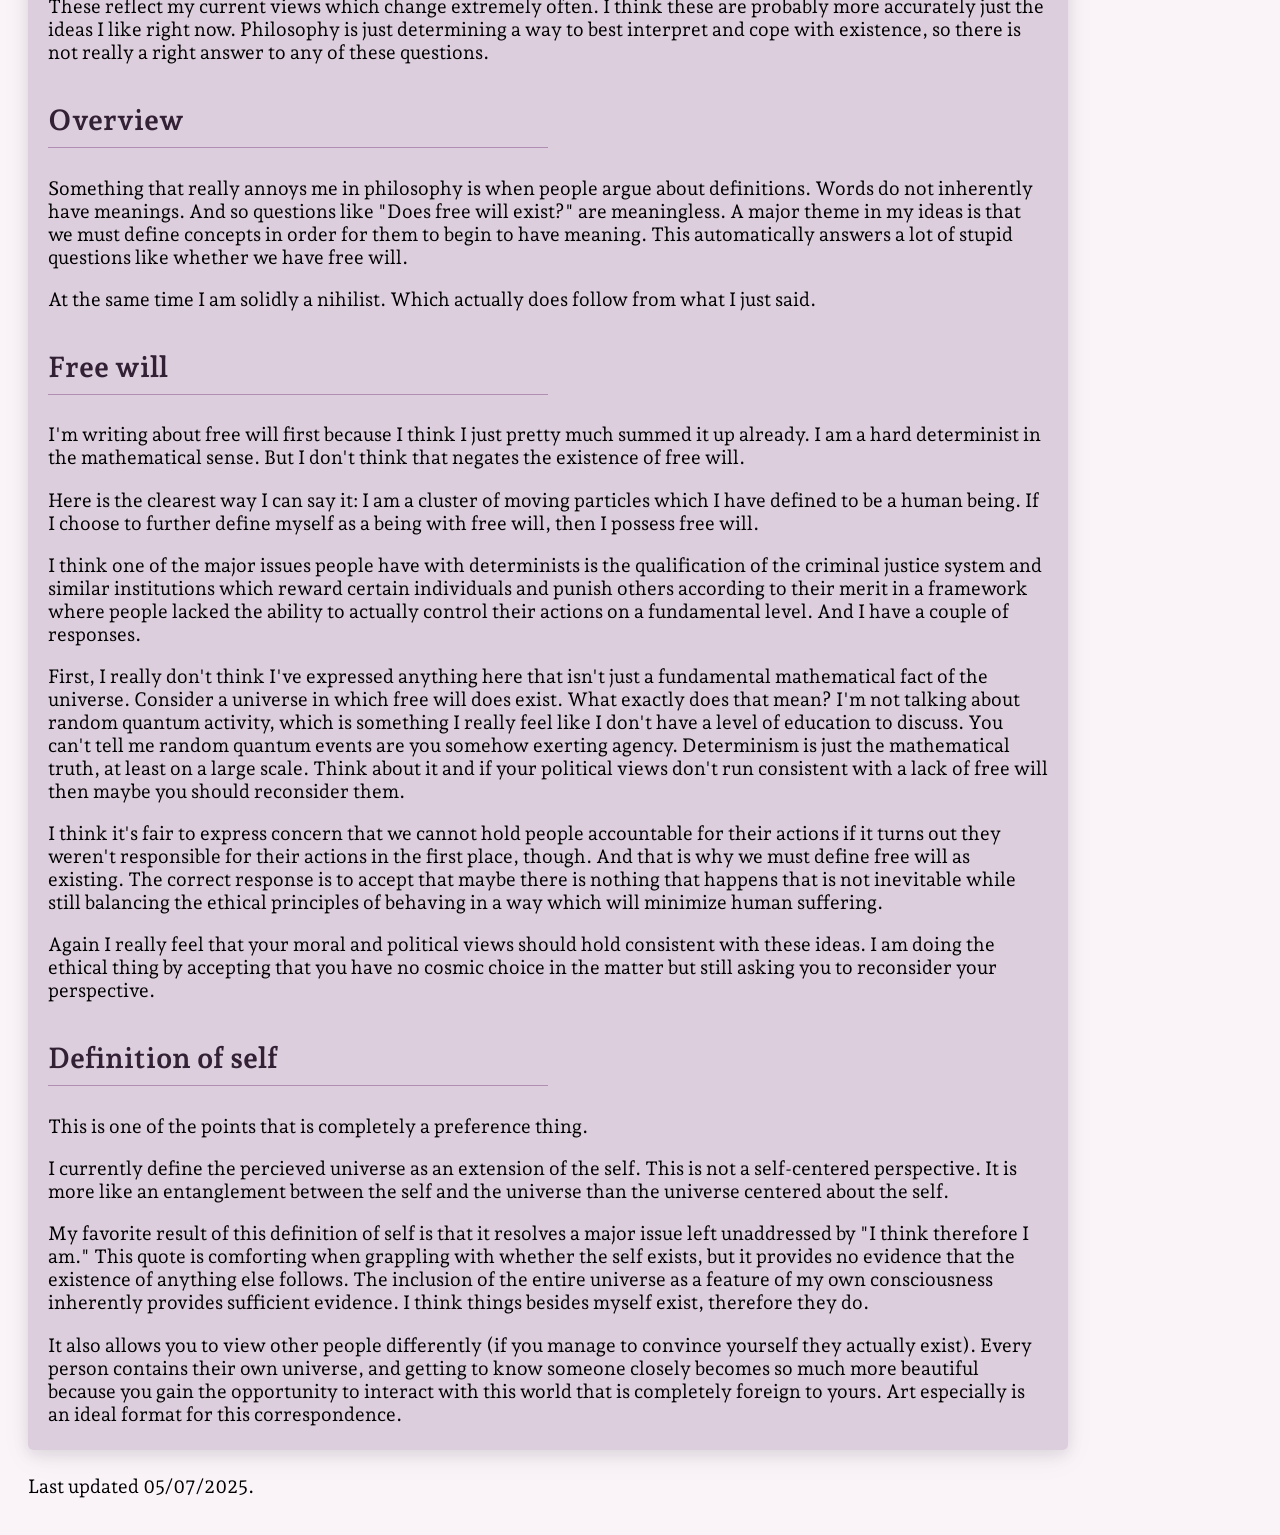
==== commit e7946310: "text thing" ====
--- a/index.html
+++ b/index.html
@@ -35,7 +35,7 @@
         <div class="content">
             <h2>reading</h2>
             <p>
-                google the pdfs
+                you can google the pdfs
             </p>
             <h3>Short stories</h3>
             <div class="story-media">
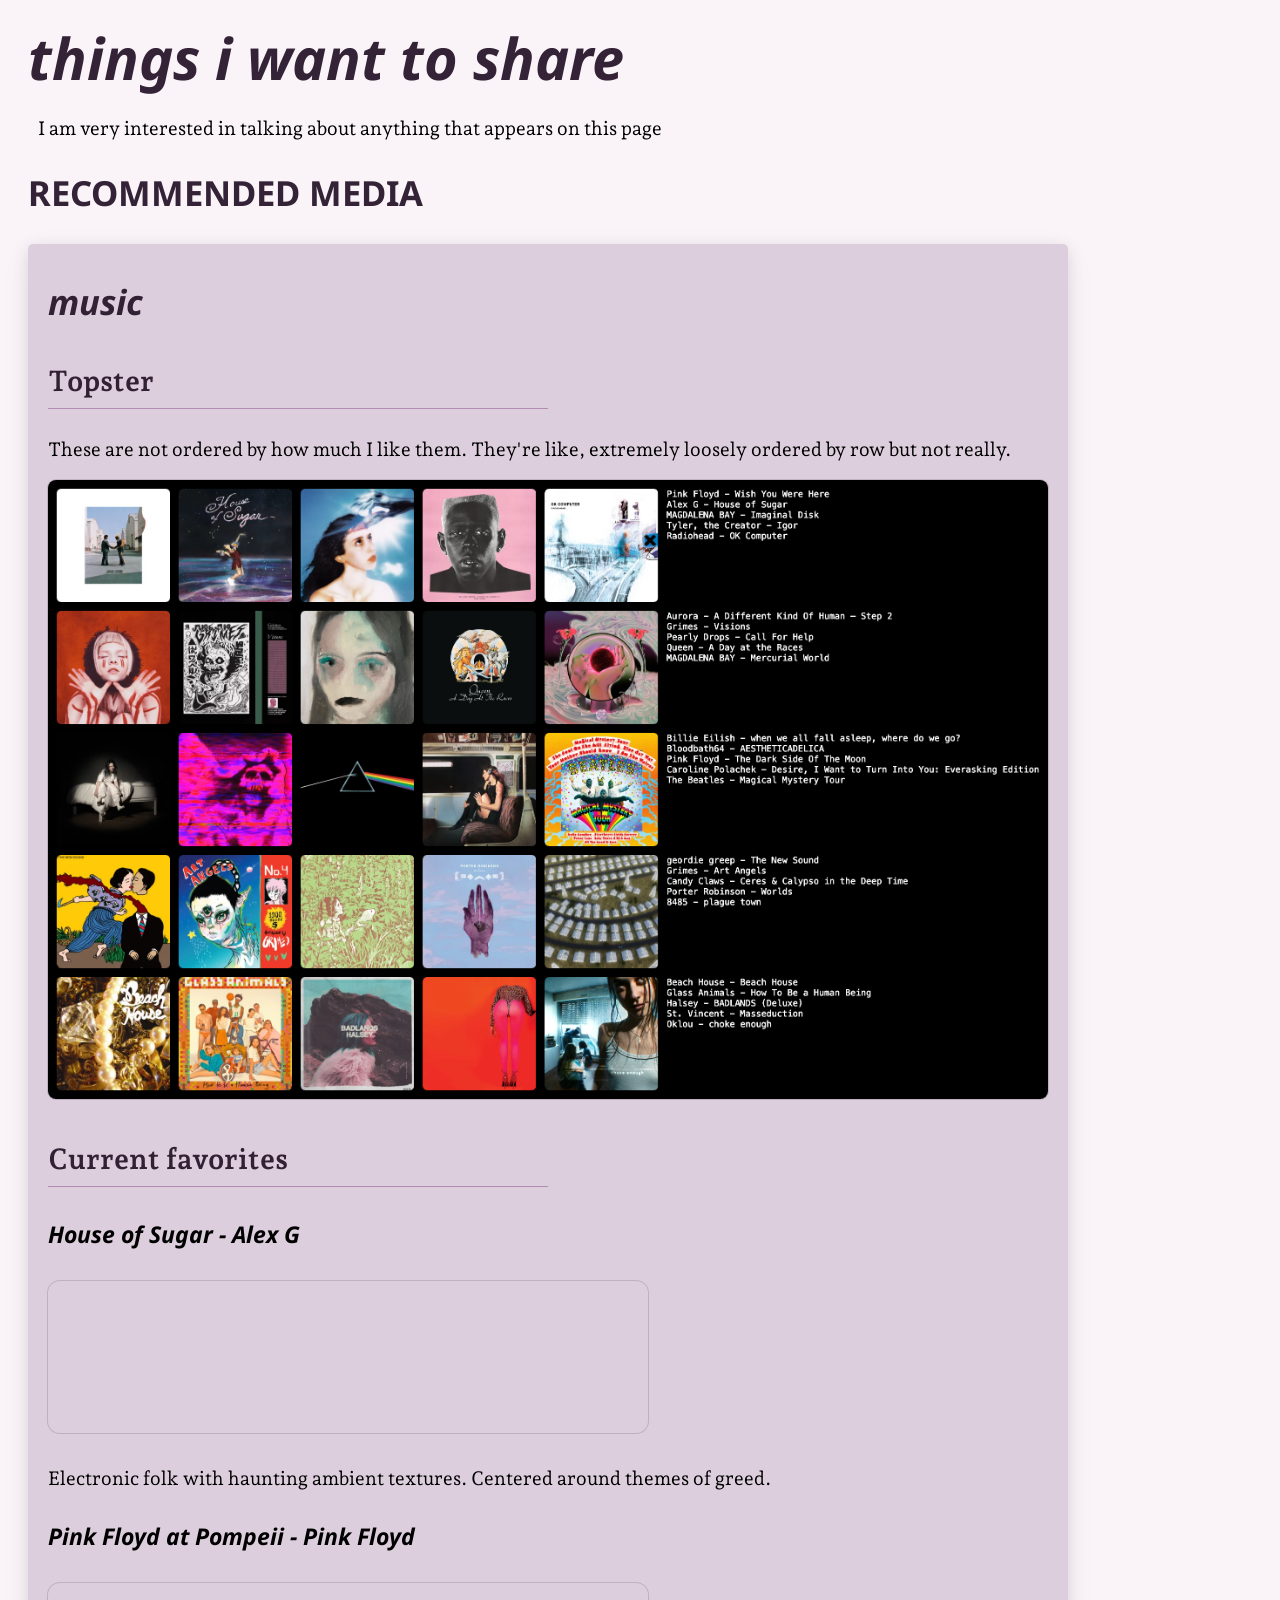
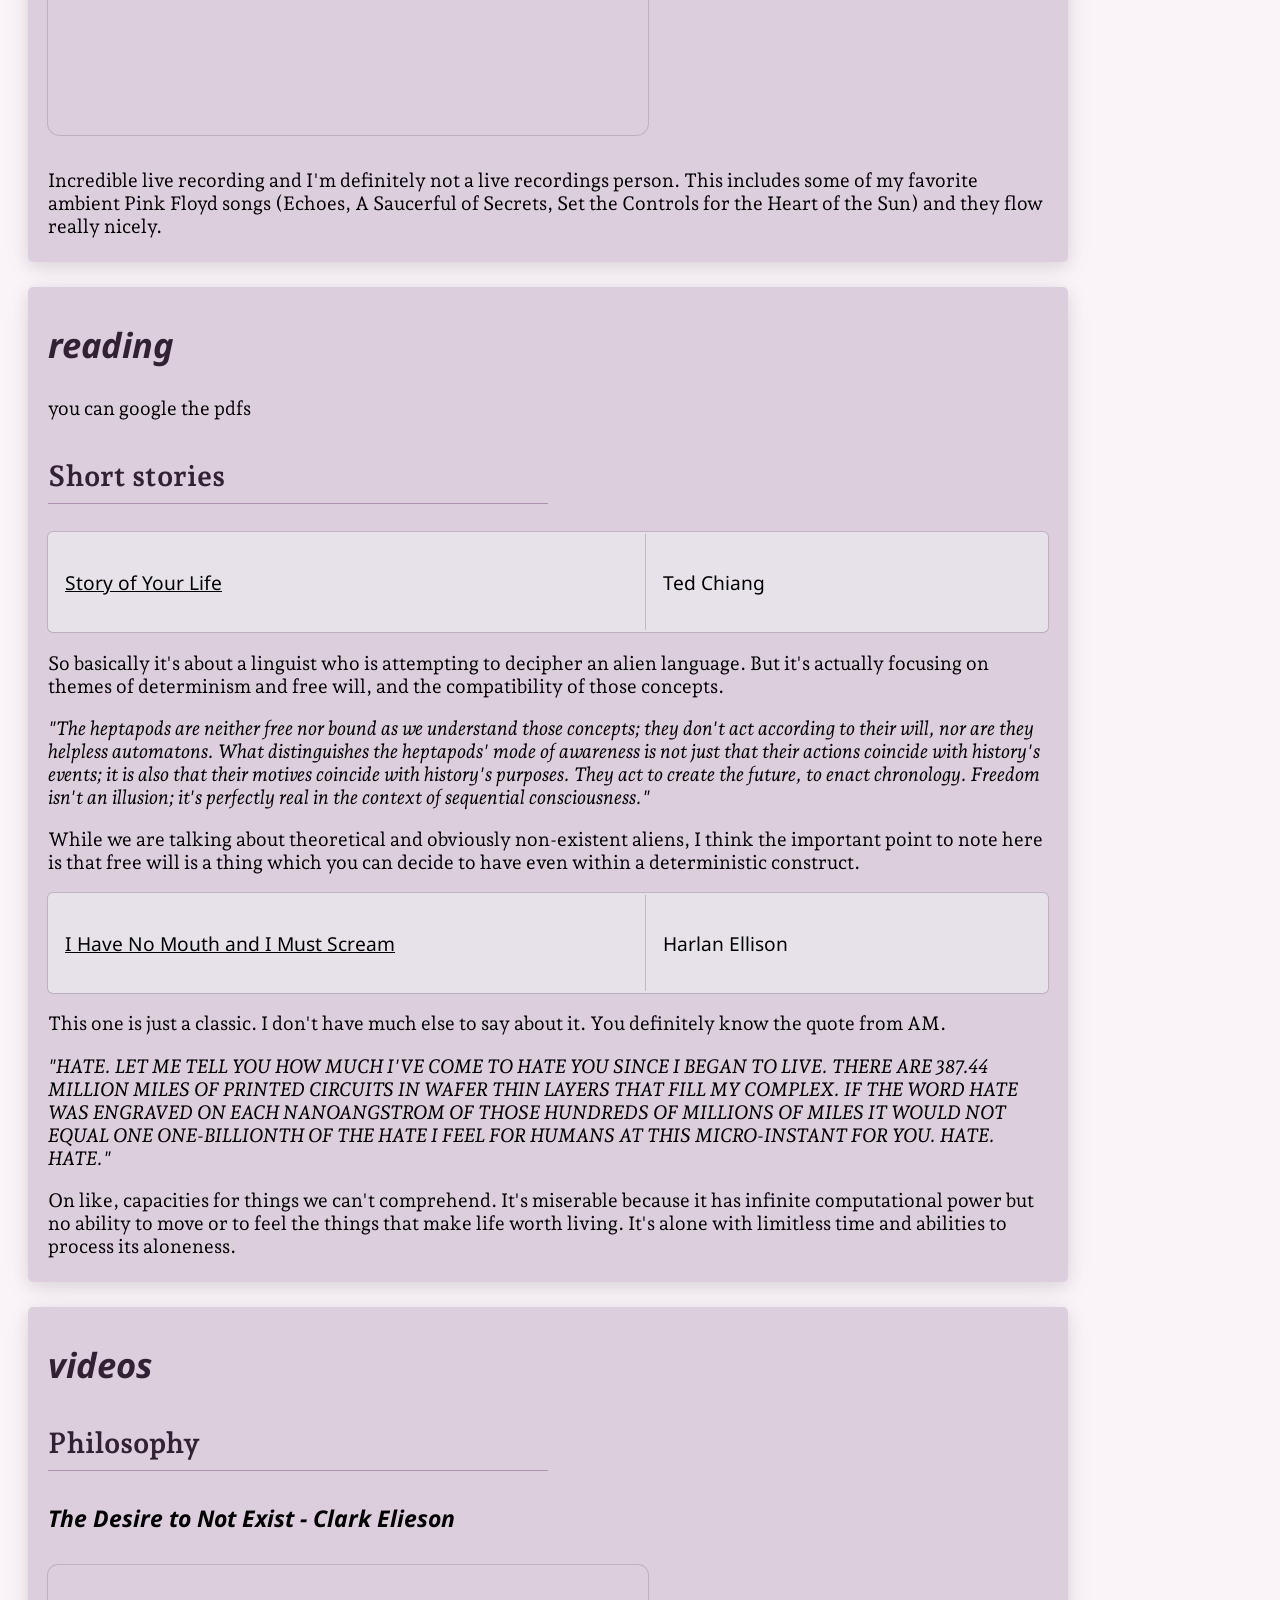
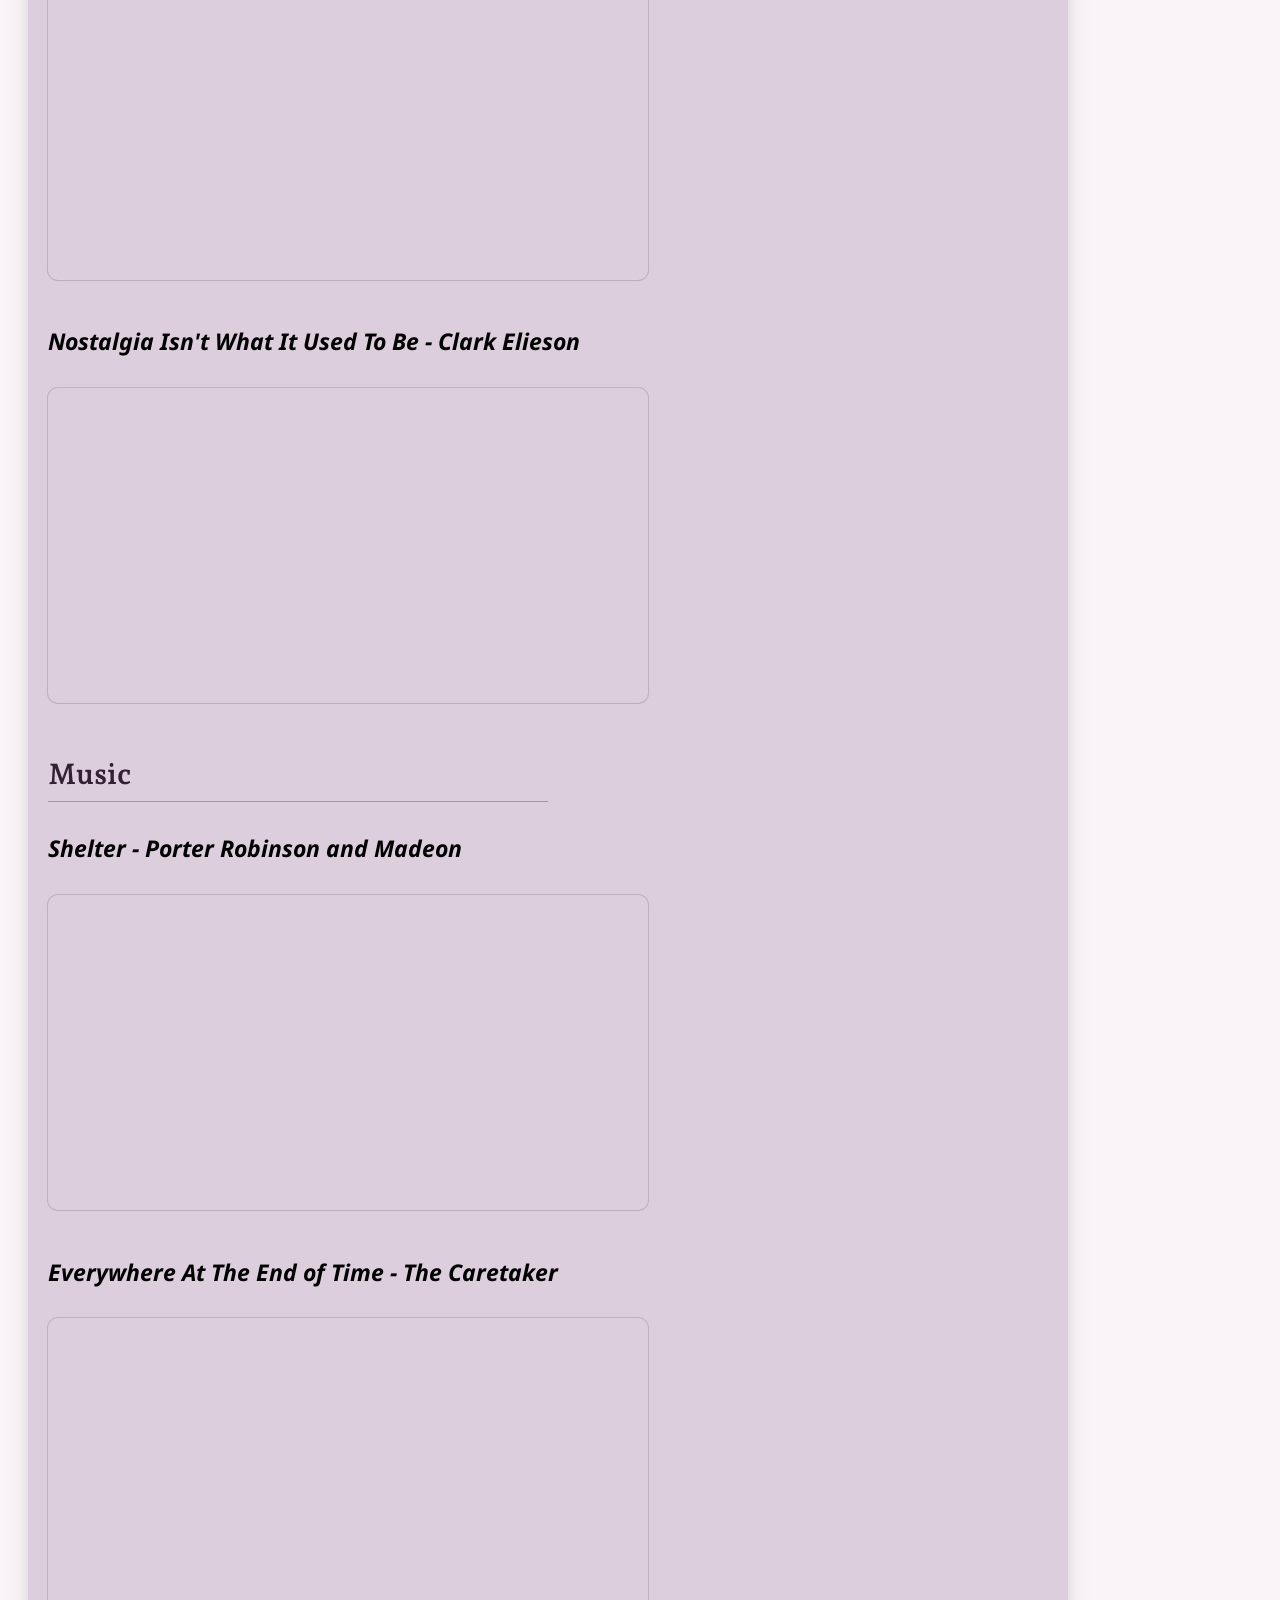
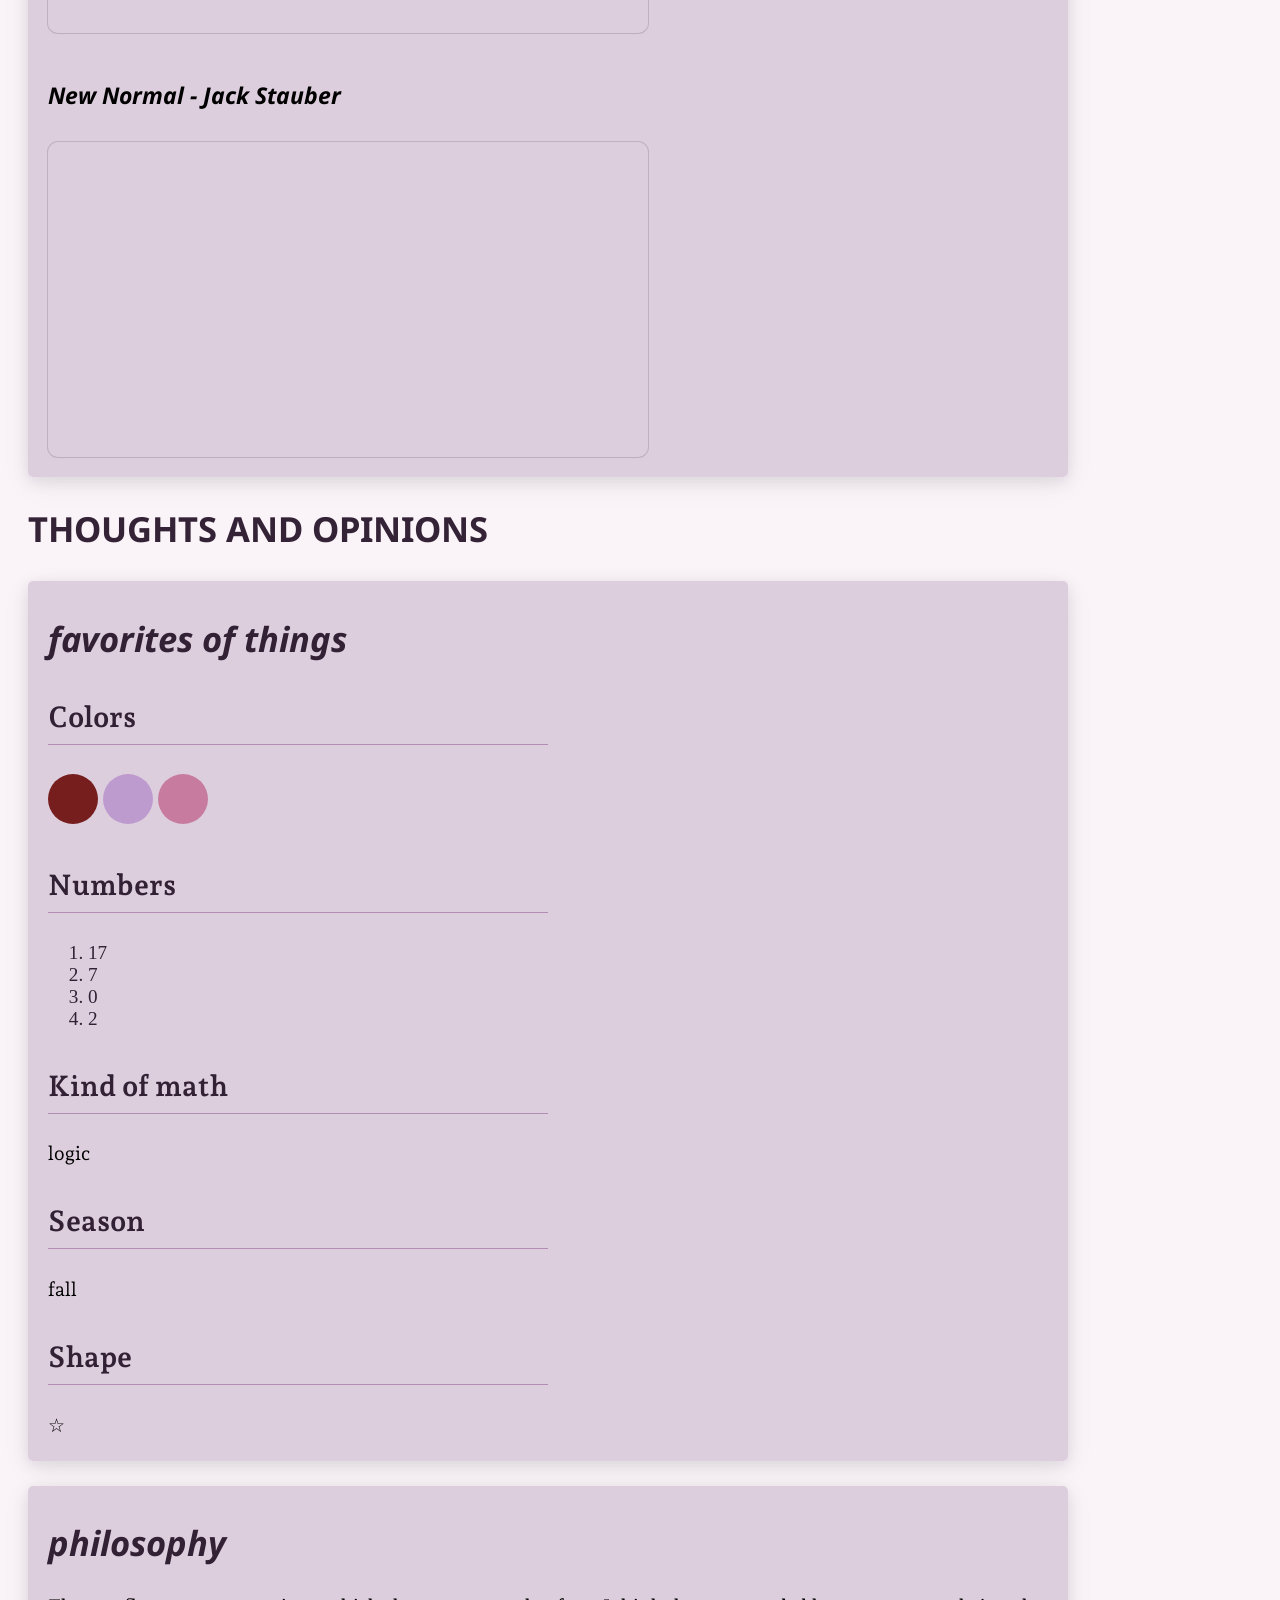
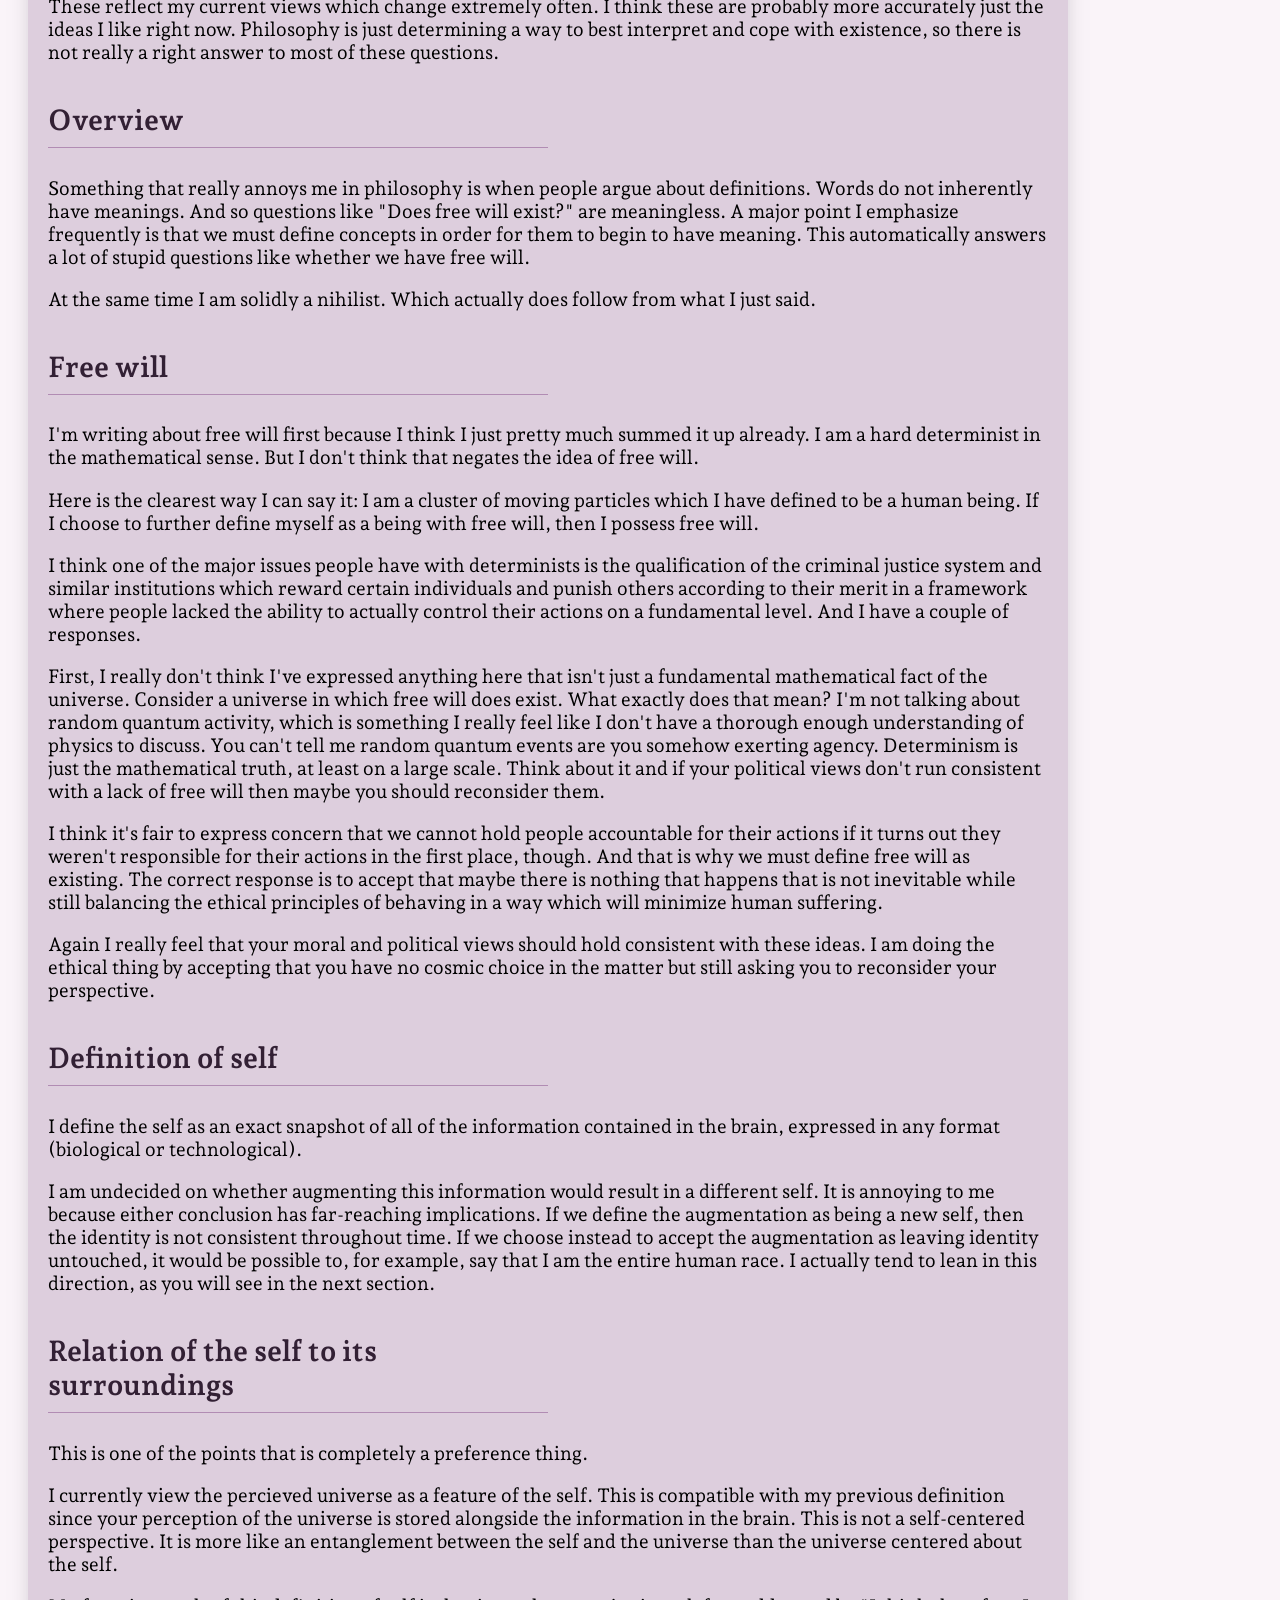
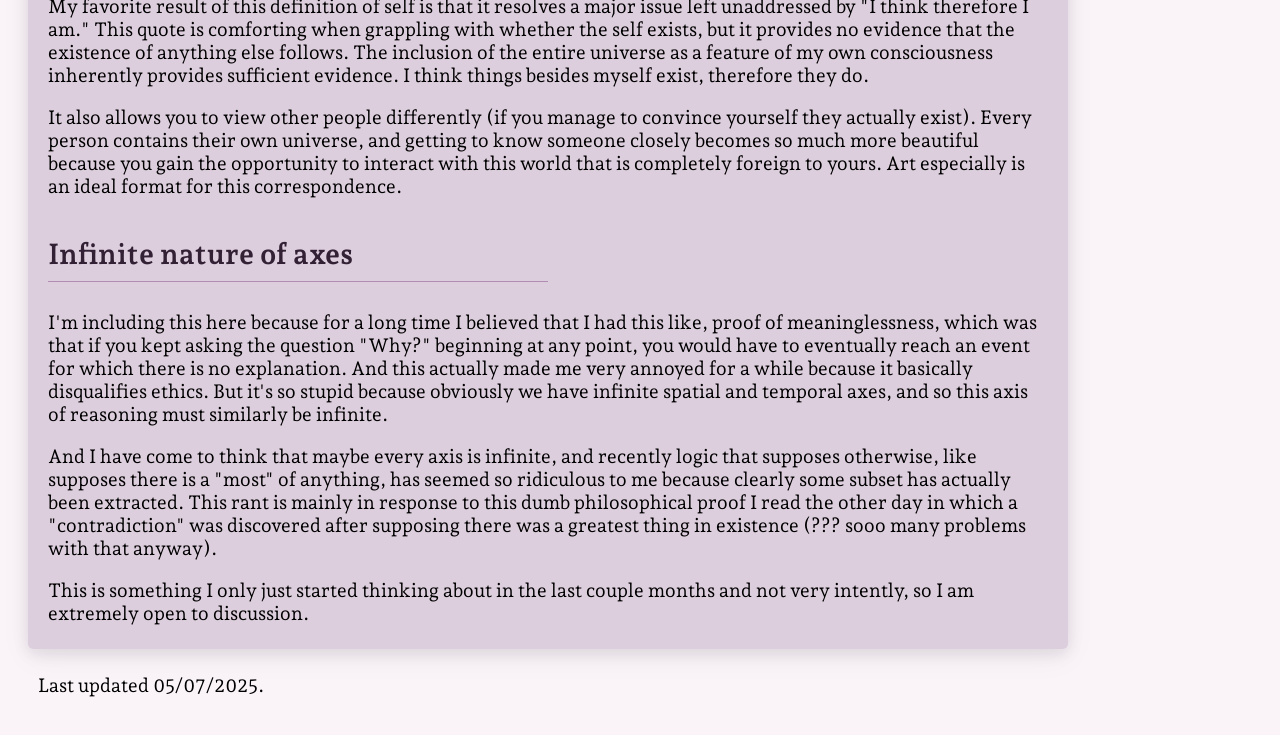
==== commit 163966b2: "more philo stuff" ====
--- a/index.html
+++ b/index.html
@@ -143,7 +143,7 @@
             <p>These reflect my current views which change extremely often.
                 I think these are probably more accurately just the ideas I like right now.
                 Philosophy is just determining a way to best interpret and cope with existence,
-                so there is not really a right answer to any of these questions.
+                so there is not really a right answer to most of these questions.
             </p>
 
             <h3>
@@ -152,7 +152,7 @@
             <p>
                 Something that really annoys me in philosophy is when people argue about definitions.
                 Words do not inherently have meanings. And so questions like "Does free will exist?" are
-                meaningless. A major theme in my ideas is that we must define concepts in order for them to begin
+                meaningless. A major point I emphasize frequently is that we must define concepts in order for them to begin
                 to have meaning. This automatically answers a lot of stupid questions like whether we have free will.
             </p>
             <p>
@@ -164,7 +164,7 @@
             <p>
                 I'm writing about free will first because I think I just pretty much summed it up already.
                 I am a hard determinist in the mathematical sense. But I don't think that negates
-                the existence of free will.
+                the idea of free will.
             </p>
             <p>
                 Here is the clearest way I can say it: I am a cluster of moving particles which I have defined to be
@@ -179,7 +179,7 @@
             <p>
                 First, I really don't think I've expressed anything here that isn't just a fundamental mathematical fact of the universe.
                 Consider a universe in which free will does exist. What exactly does that mean? I'm not talking about random quantum activity,
-                which is something I really feel like I don't have a level of education to discuss. You can't tell me random quantum events
+                which is something I really feel like I don't have a thorough enough understanding of physics to discuss. You can't tell me random quantum events
                 are you somehow exerting agency. Determinism is just the mathematical truth, at least on a large scale.
                 Think about it and if your political views don't run consistent with a lack of free will then maybe you should reconsider them.
             </p>
@@ -197,9 +197,22 @@
             </p>
             <h3>Definition of self</h3>
             <p>
+                I define the self as an exact snapshot of all of the information contained in the brain, expressed
+                in any format (biological or technological).
+            </p>
+            <p>
+                I am undecided on whether augmenting this information would result in a different self.
+                It is annoying to me because either conclusion has far-reaching implications. If we define the augmentation
+                as being a new self, then the identity is not consistent throughout time. If we choose instead to accept the augmentation
+                as leaving identity untouched, it would be possible to, for example, say that I am the entire human race. I actually tend
+                to lean in this direction, as you will see in the next section.
+            </p>
+            <h3>Relation of the self to its surroundings</h3>
+            <p>
                 This is one of the points that is completely a preference thing.
             <p>
-                I currently define the percieved universe as an extension of the self. 
+                I currently view the percieved universe as a feature of the self. This is compatible with my previous definition since 
+                your perception of the universe is stored alongside the information in the brain.
                 This is not a self-centered perspective. It is more like an entanglement between the self and the universe
                 than the universe centered about the self.
             </p>
@@ -215,6 +228,27 @@
                 Every person contains their own universe, and getting to know someone closely becomes so much more beautiful
                 because you gain the opportunity to interact with this world that is completely foreign to yours. 
                 Art especially is an ideal format for this correspondence.
+            </p>
+            <h3>
+                Infinite nature of axes
+            </h3>
+            <p>
+                I'm including this here because for a long time I believed that I had this like, proof of
+                meaninglessness, which was that if you kept asking the question "Why?" beginning at any point, you
+                would have to eventually reach an event for which there is no explanation. 
+                And this actually made me very annoyed for a while because it basically disqualifies ethics.
+                But it's so stupid because obviously we have infinite spatial and temporal axes, and so this axis of reasoning must similarly be
+                infinite. 
+            </p>
+            <p>
+                And I have come to think that maybe every axis is infinite, and recently logic that supposes otherwise, like supposes there is 
+                a "most" of anything, has seemed so ridiculous to me because clearly some subset has actually been extracted.
+                This rant is mainly in response to this dumb philosophical proof I read the other day in which a "contradiction" was discovered
+                after supposing there was a greatest thing in existence (??? sooo many problems with that anyway).
+            </p>
+            <p>
+                This is something I only just started thinking about in the last couple months and not very intently,
+                so I am extremely open to discussion.
             </p>
         </div>
         <!-- <h2>MY MUSIC</h2>
--- a/style.css
+++ b/style.css
@@ -31,11 +31,10 @@
     color: #271529f0;
 }
 
-
 p {
     font-family: "Andada Pro", serif;
-    padding: 0px 0px 0px 0px;
     color: black;
+    padding: 0 0 0 10px;
 }
 
 .content {
@@ -73,6 +72,10 @@
     width: 100%;
     padding: 10px 0 10px 0;
     max-width: 500px;
+}
+
+.content p {
+    padding: 0;
 }
 
 #topster {
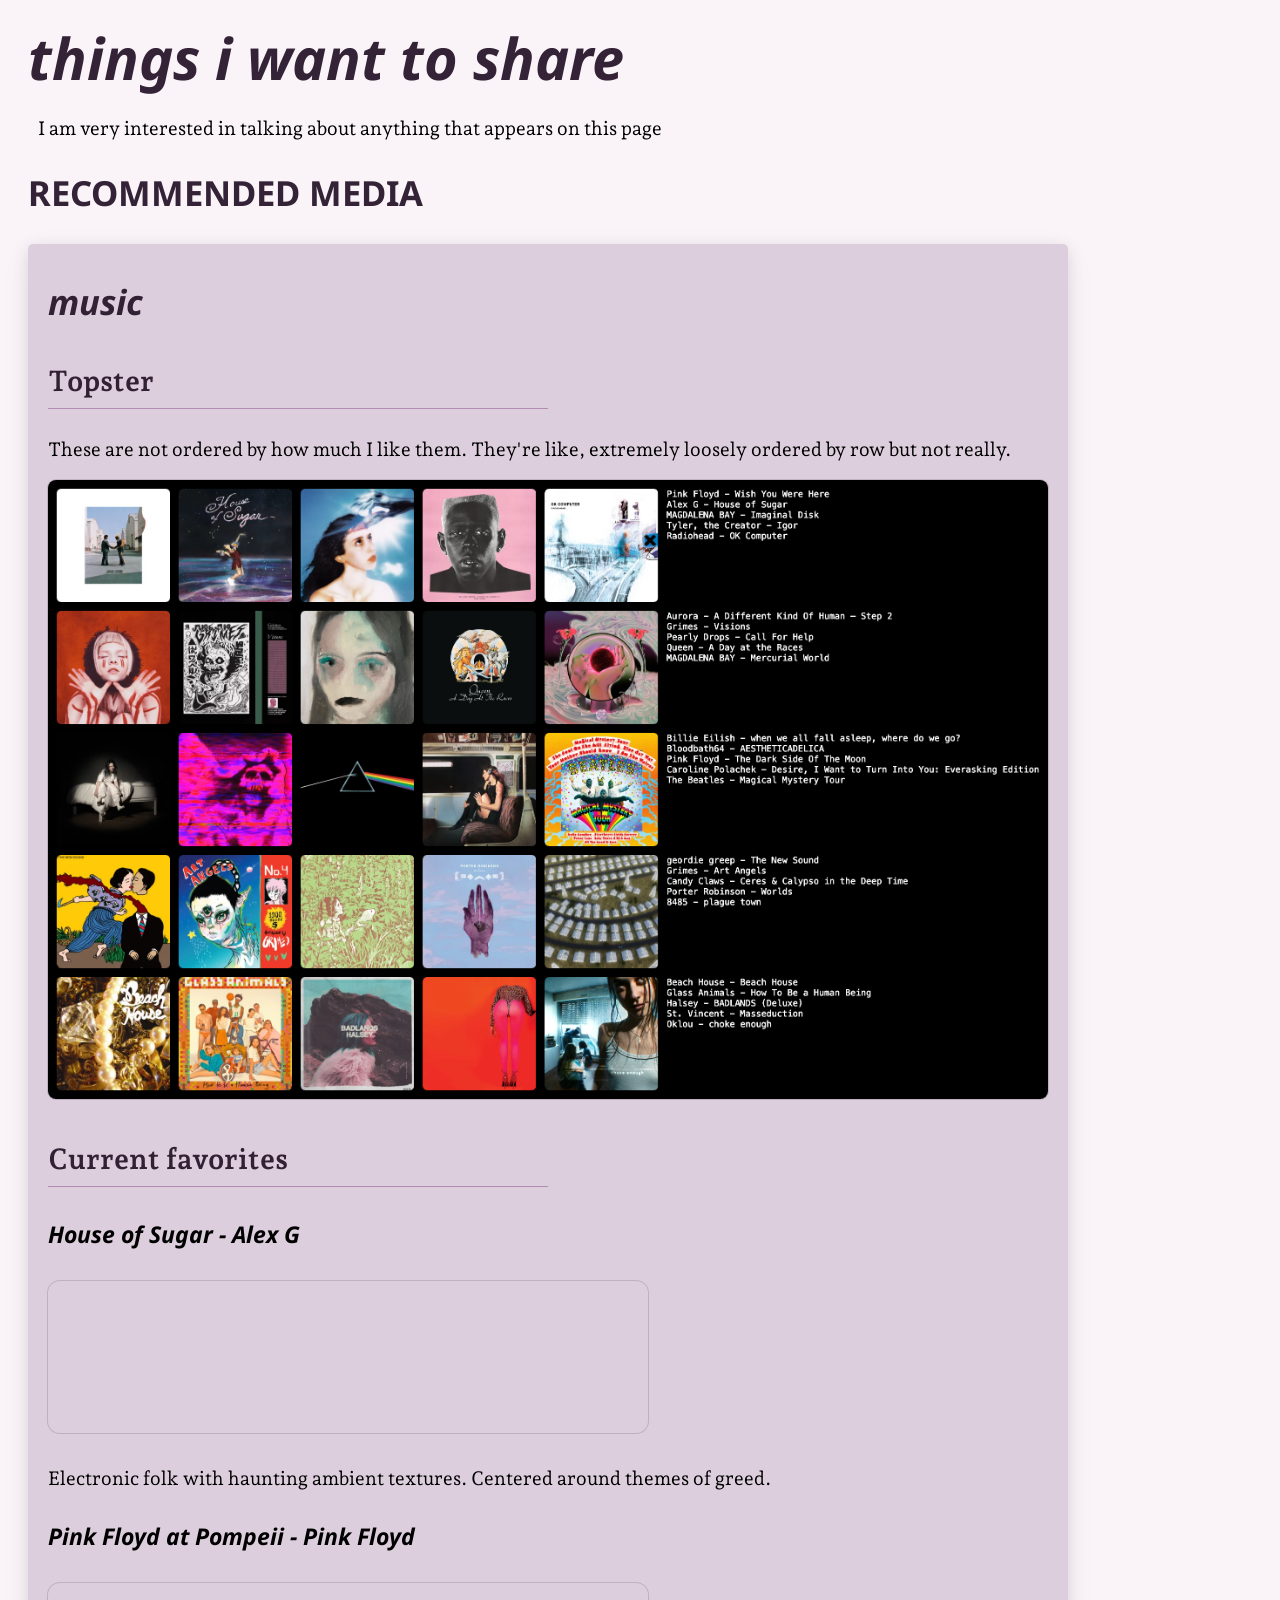
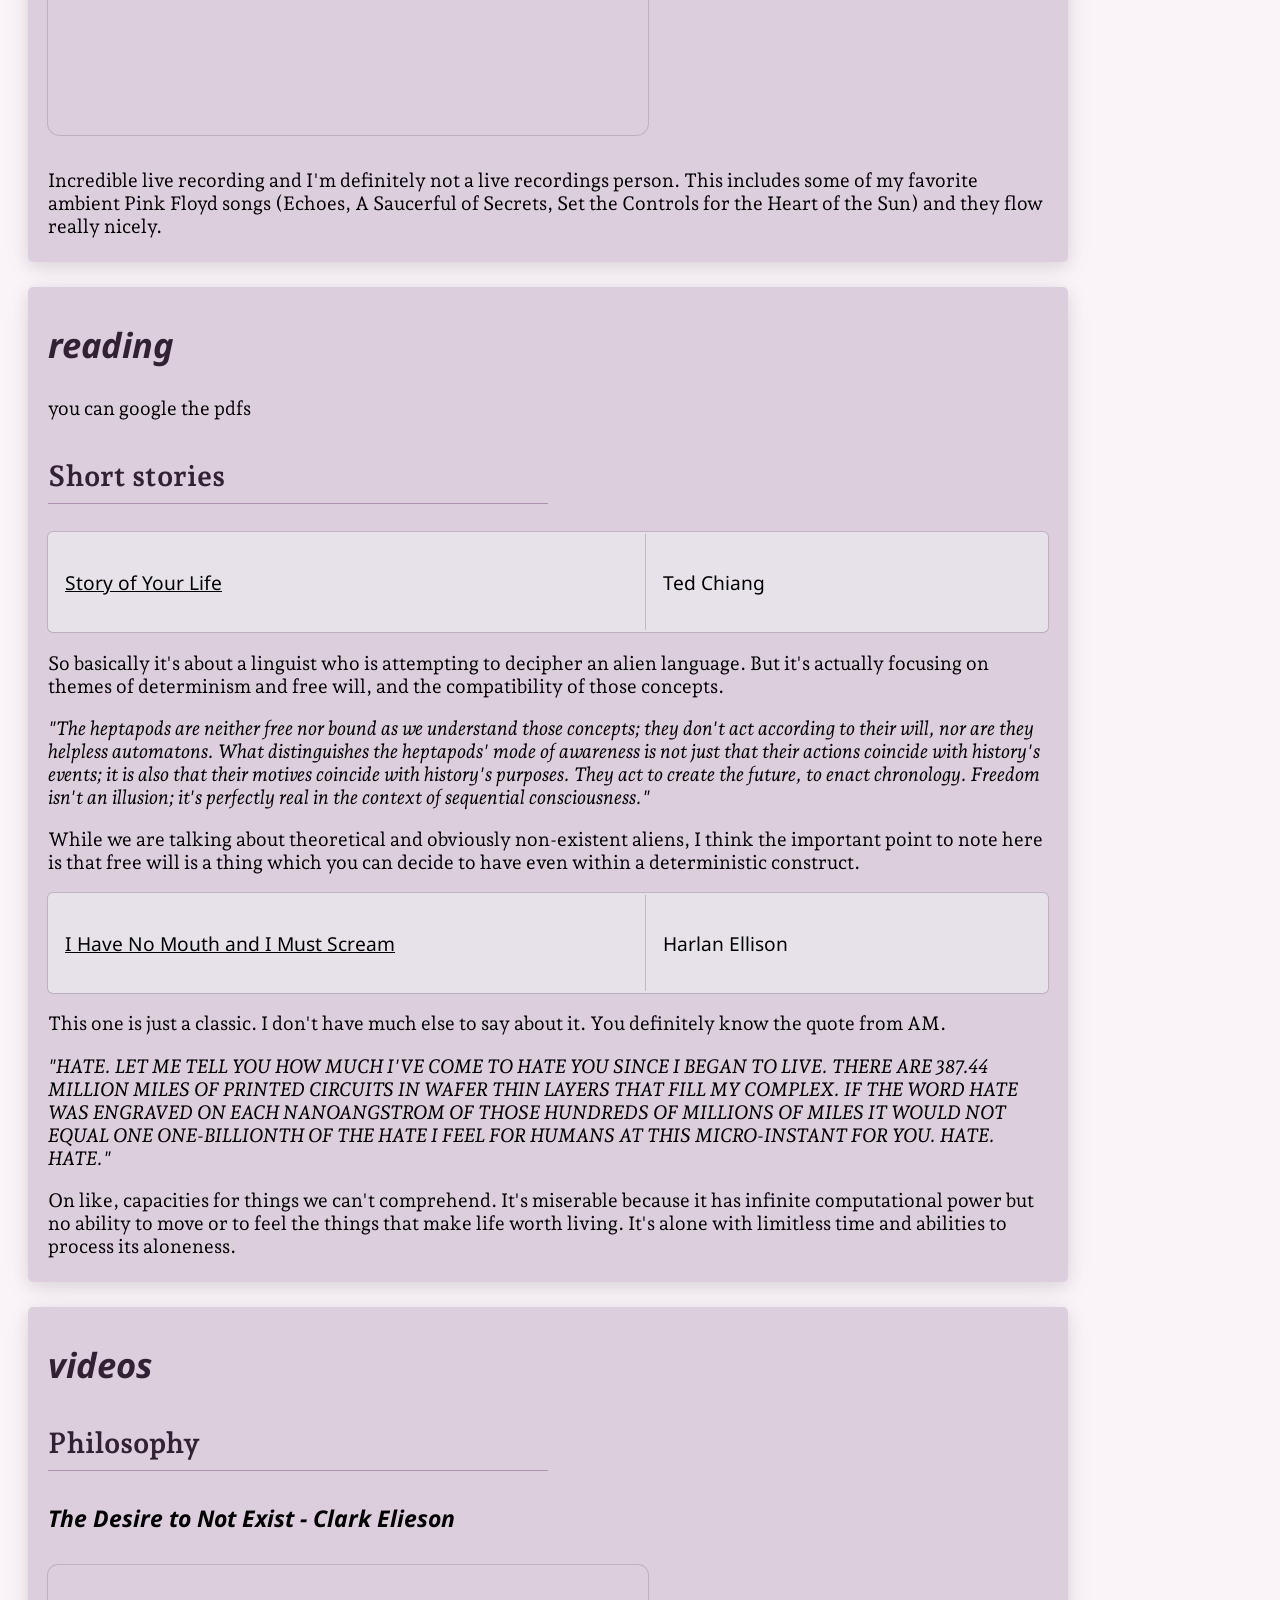
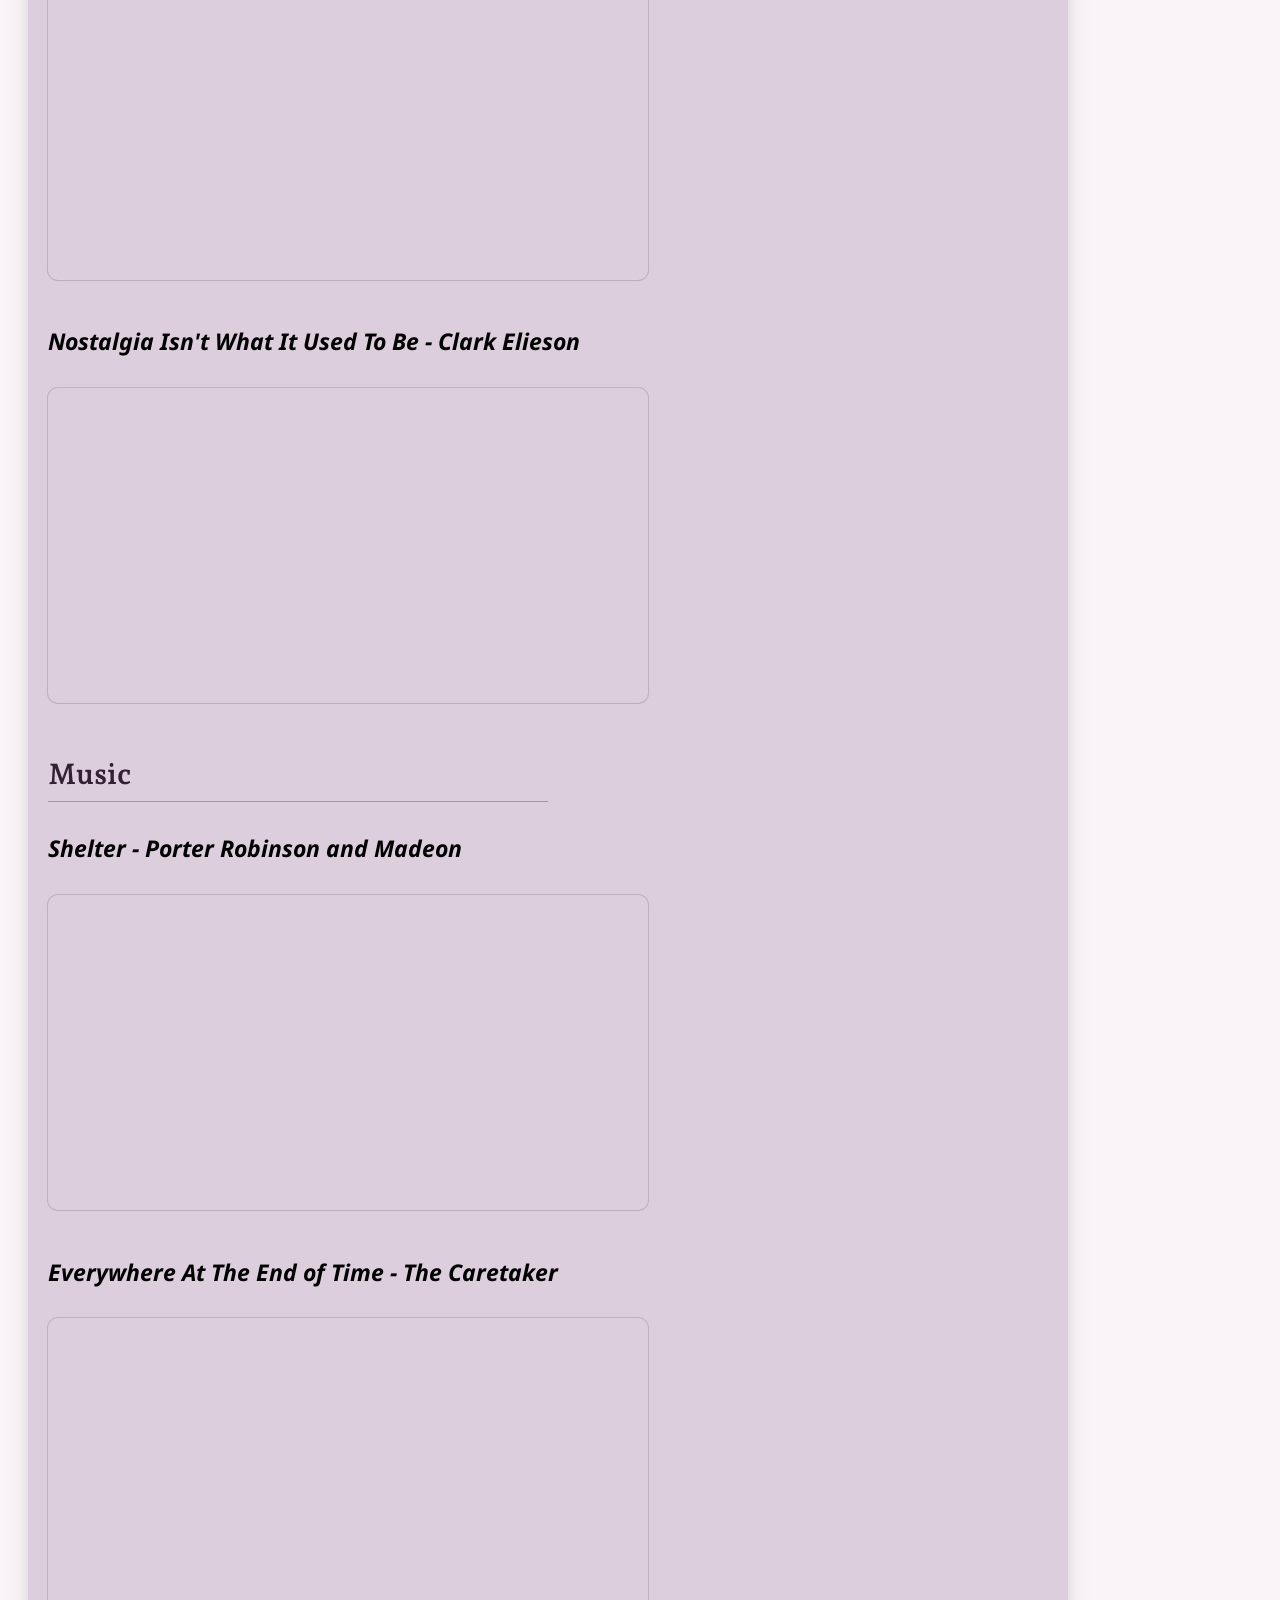
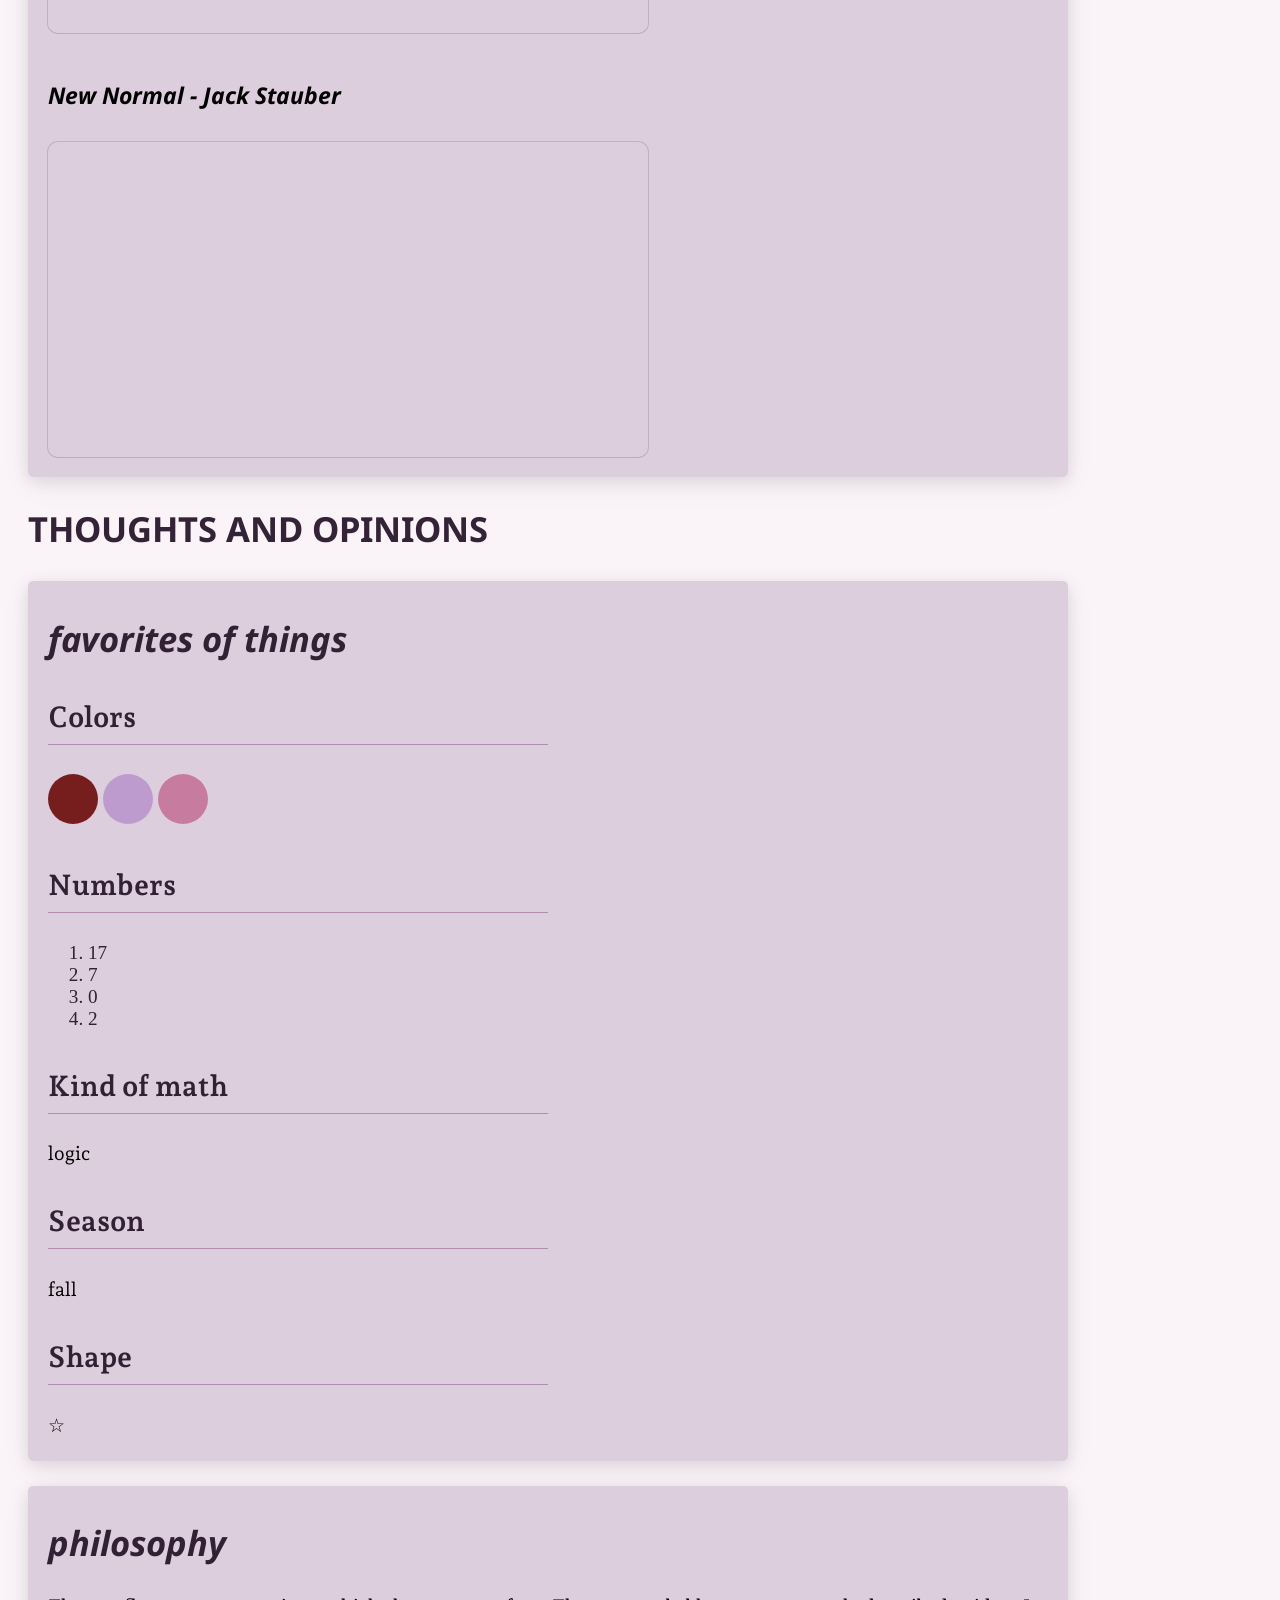
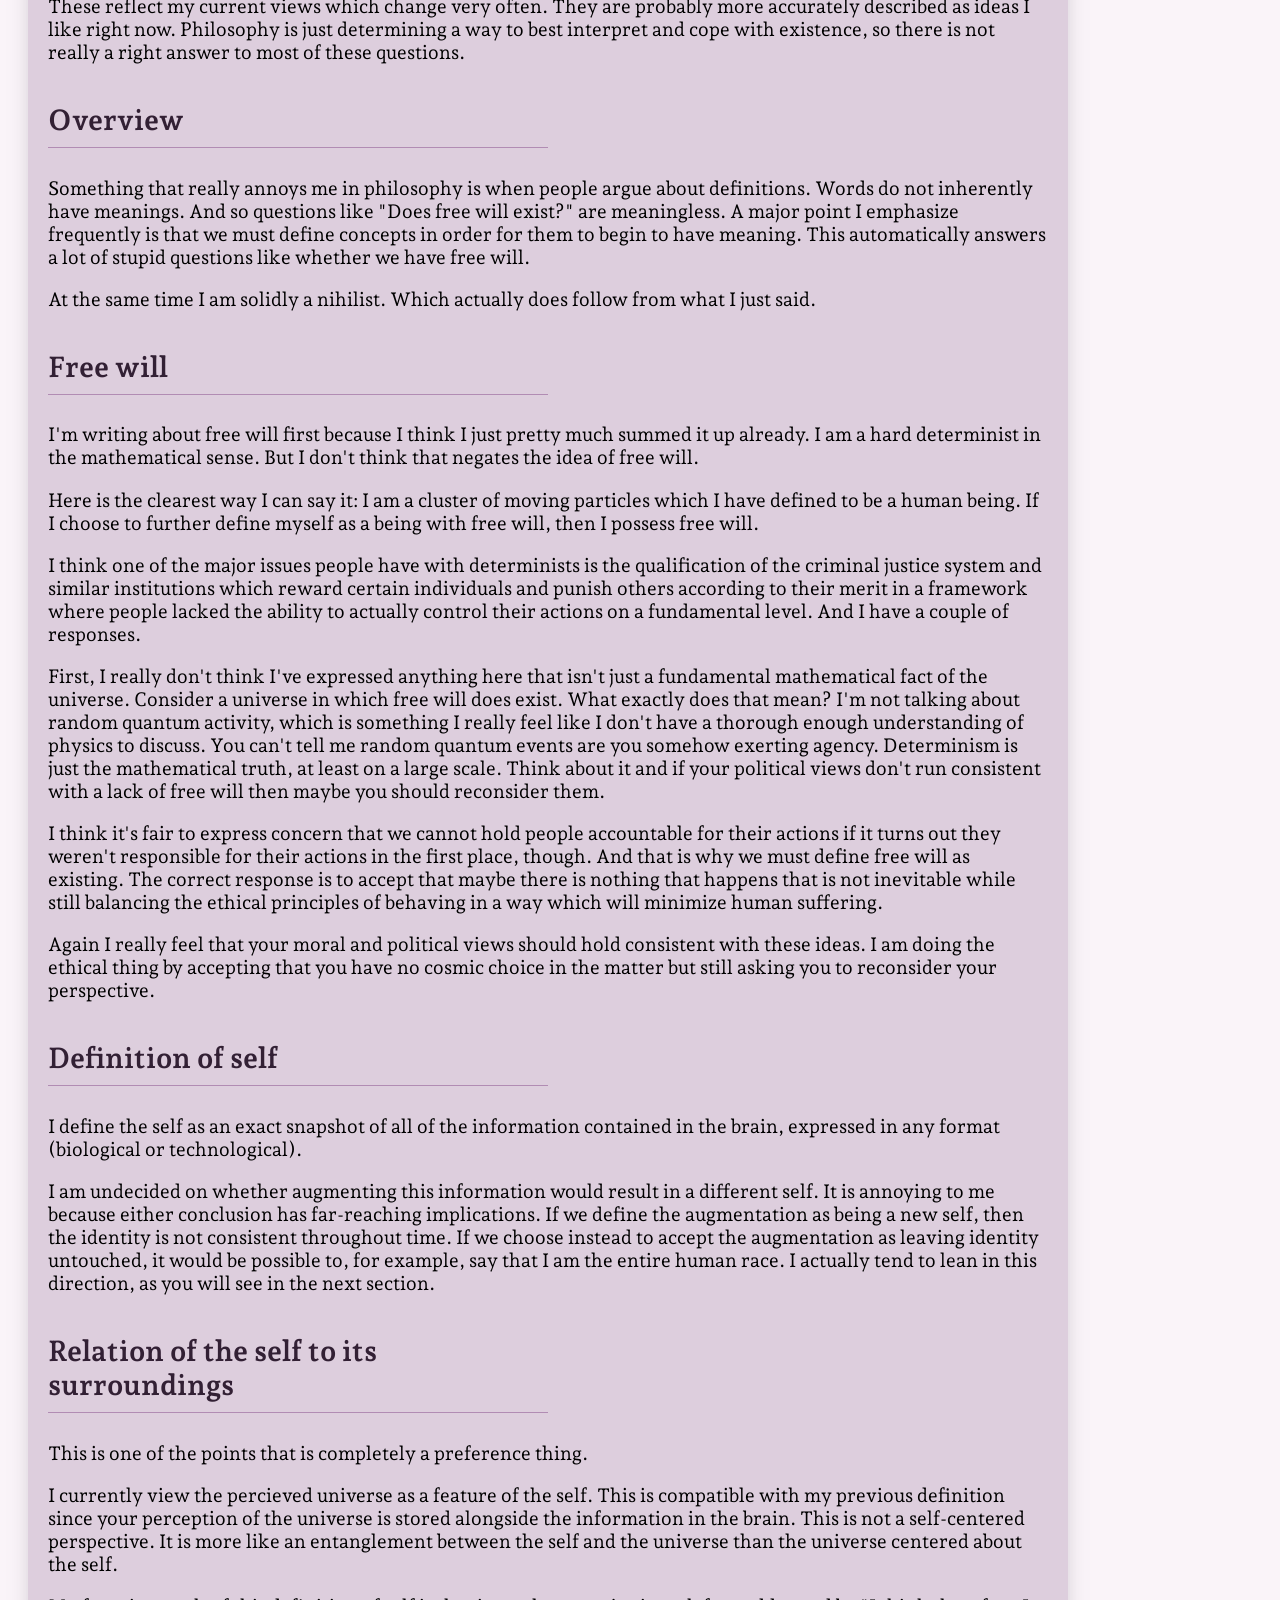
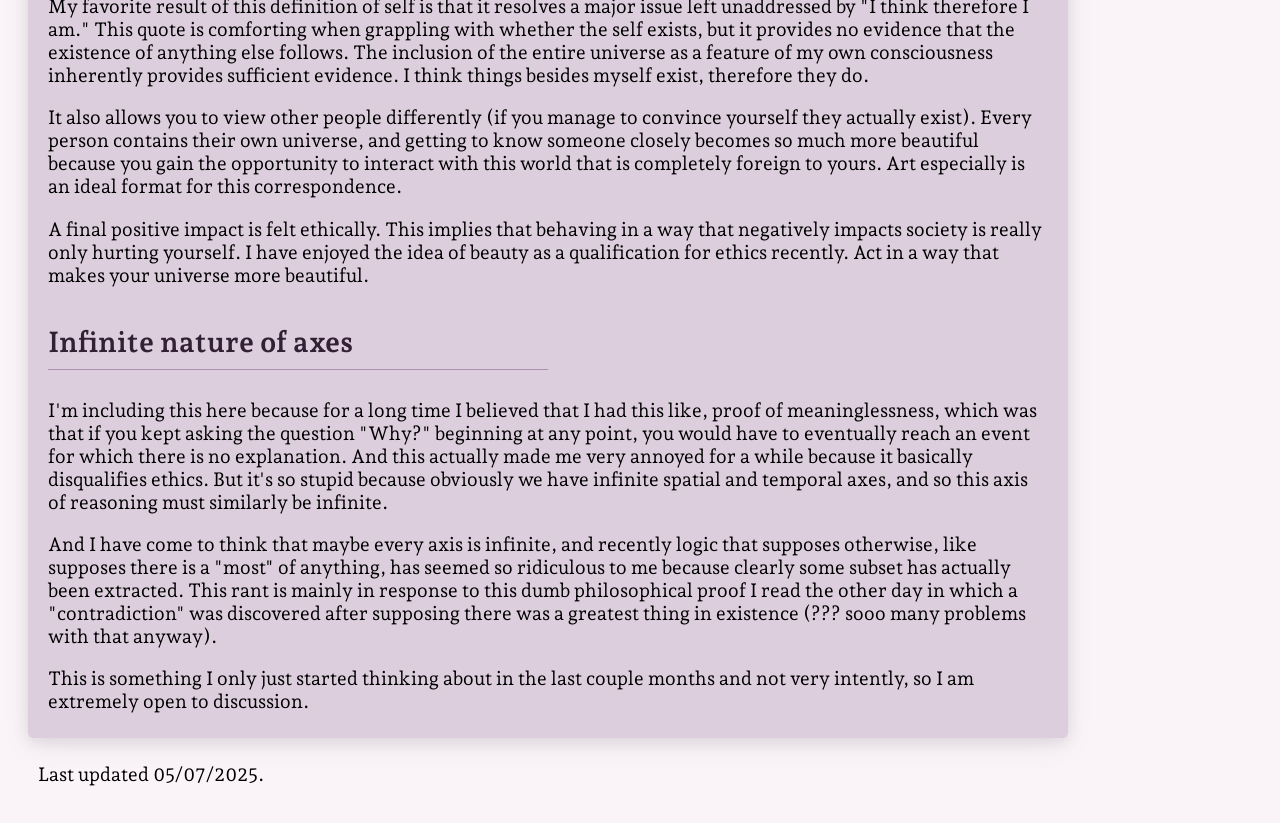
==== commit fe3ef30b: "philo update" ====
--- a/index.html
+++ b/index.html
@@ -140,8 +140,8 @@
         </div>
         <div class="content">
             <h2>philosophy</h2>
-            <p>These reflect my current views which change extremely often.
-                I think these are probably more accurately just the ideas I like right now.
+            <p>These reflect my current views which change very often.
+                They are probably more accurately described as ideas I like right now.
                 Philosophy is just determining a way to best interpret and cope with existence,
                 so there is not really a right answer to most of these questions.
             </p>
@@ -228,6 +228,11 @@
                 Every person contains their own universe, and getting to know someone closely becomes so much more beautiful
                 because you gain the opportunity to interact with this world that is completely foreign to yours. 
                 Art especially is an ideal format for this correspondence.
+            </p>
+            <p>
+                A final positive impact is felt ethically. This implies that behaving in a way that negatively impacts society is
+                really only hurting yourself. I have enjoyed the idea of beauty as a qualification for ethics recently. Act
+                in a way that makes your universe more beautiful.
             </p>
             <h3>
                 Infinite nature of axes
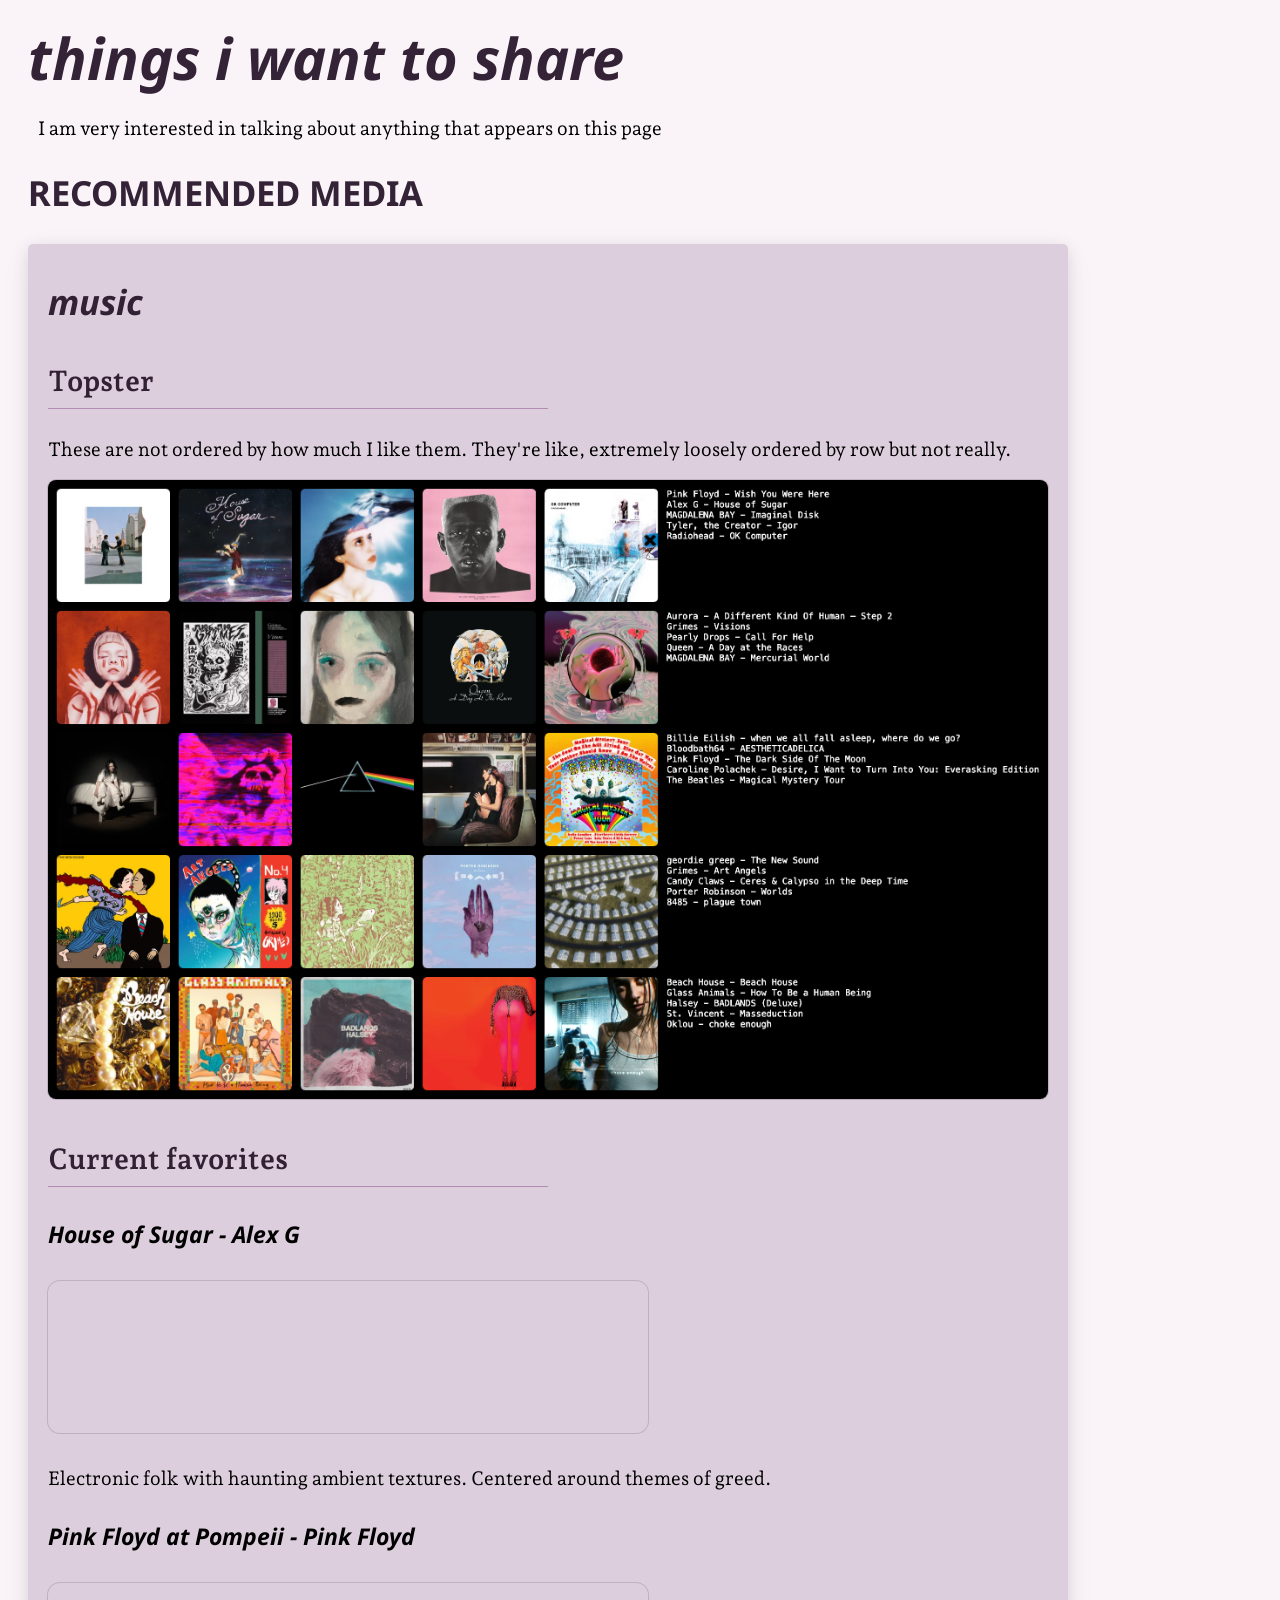
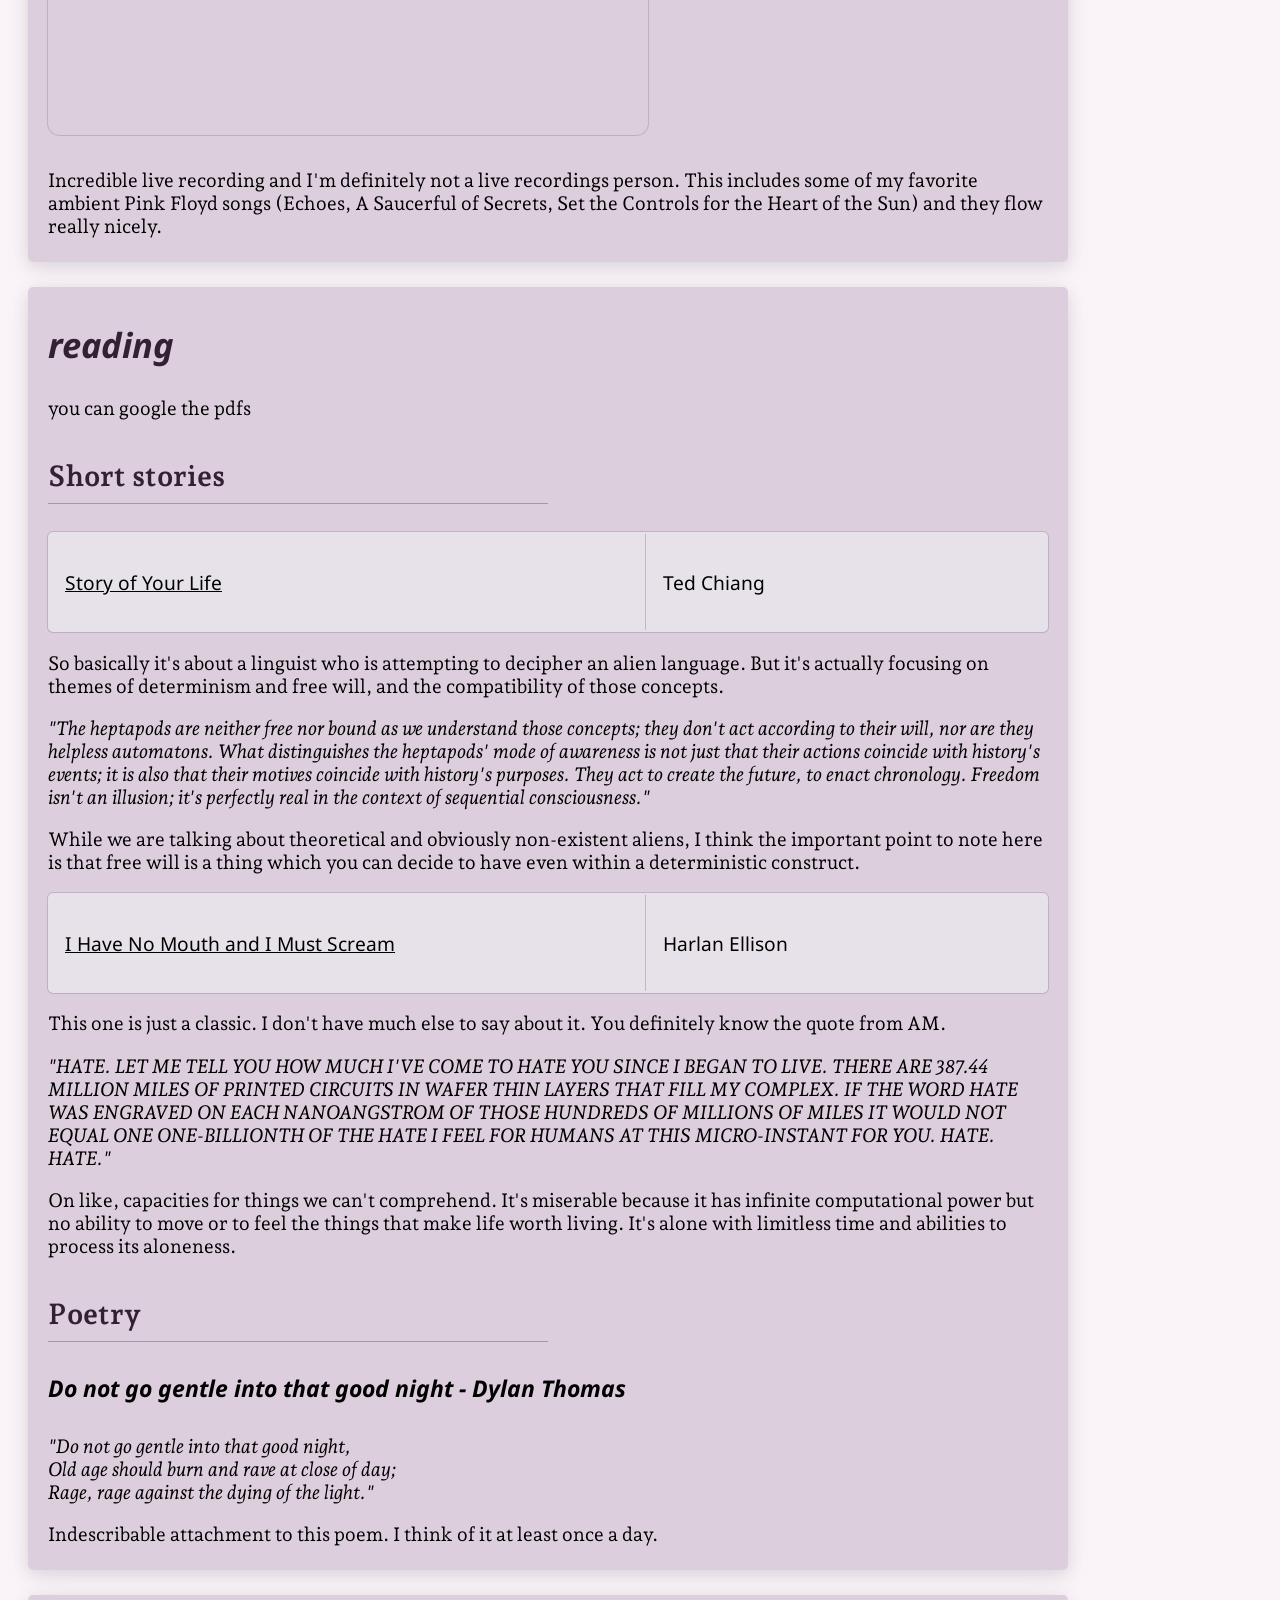
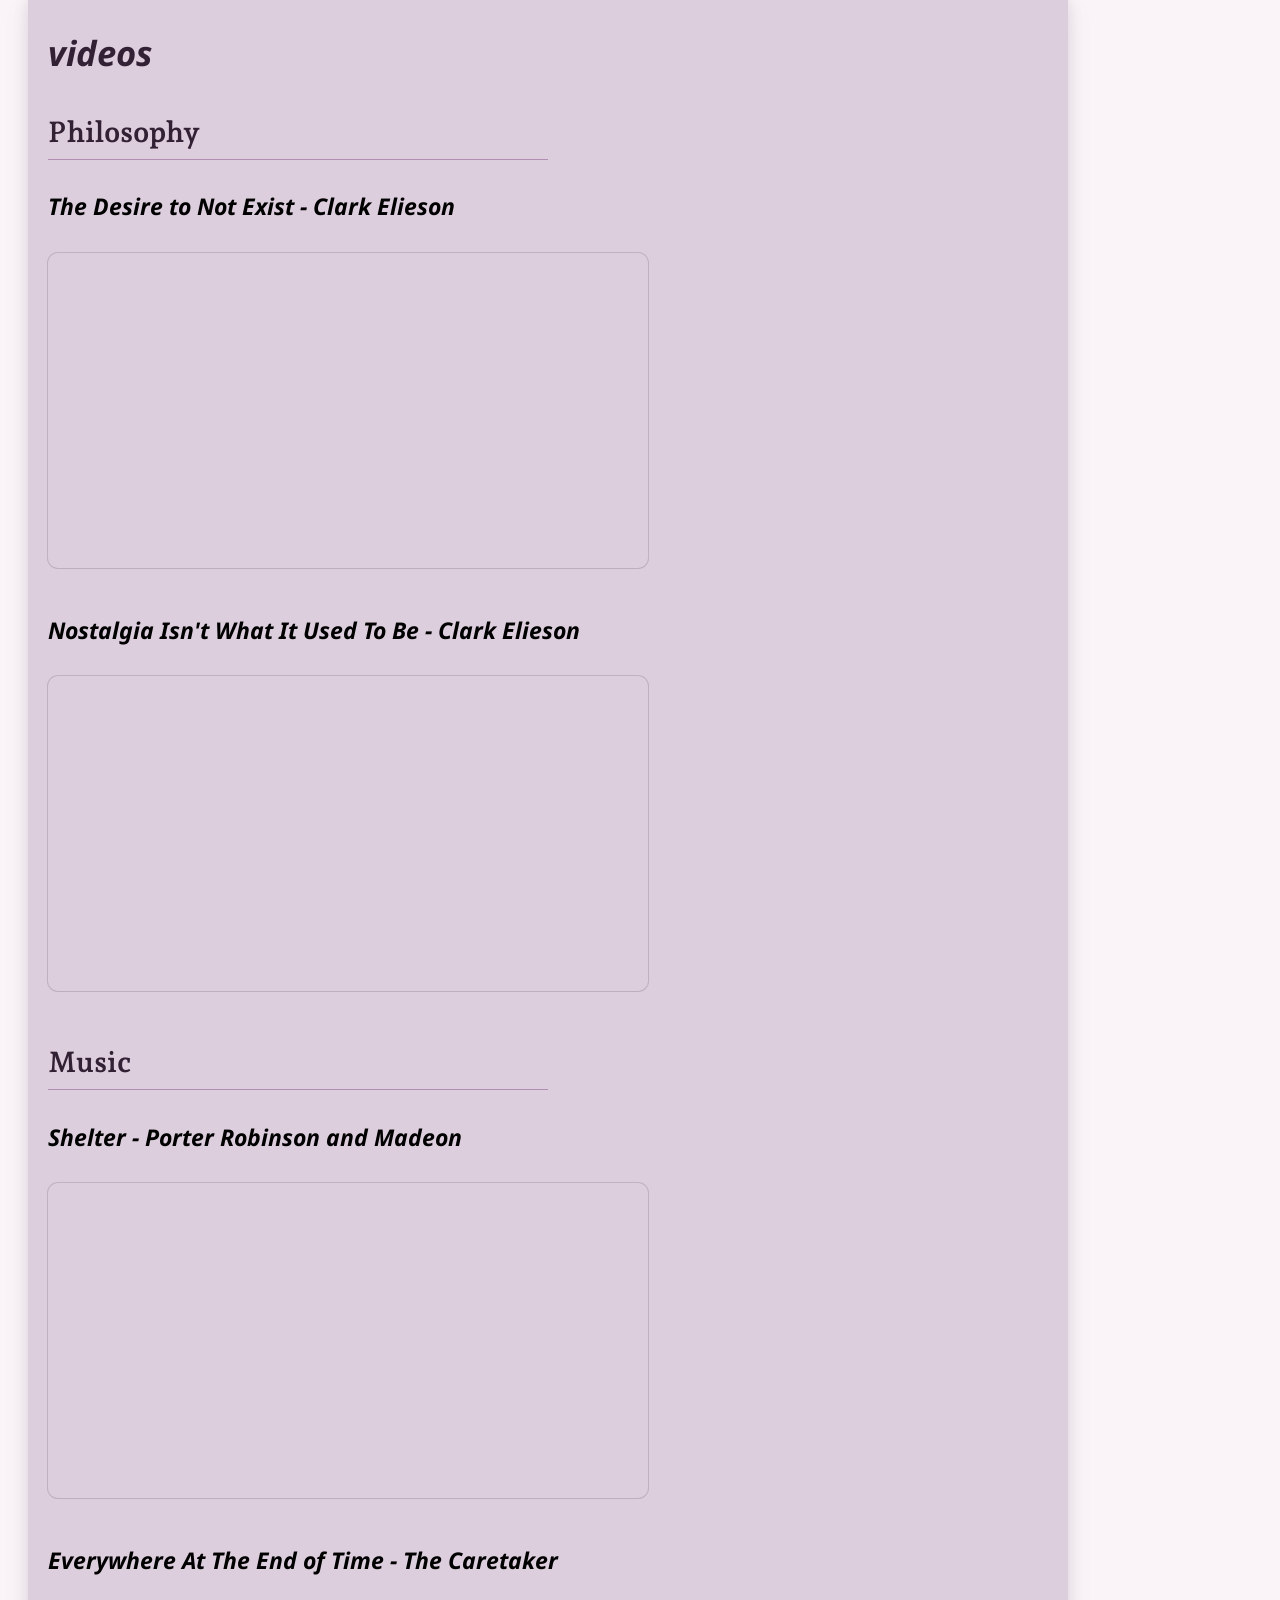
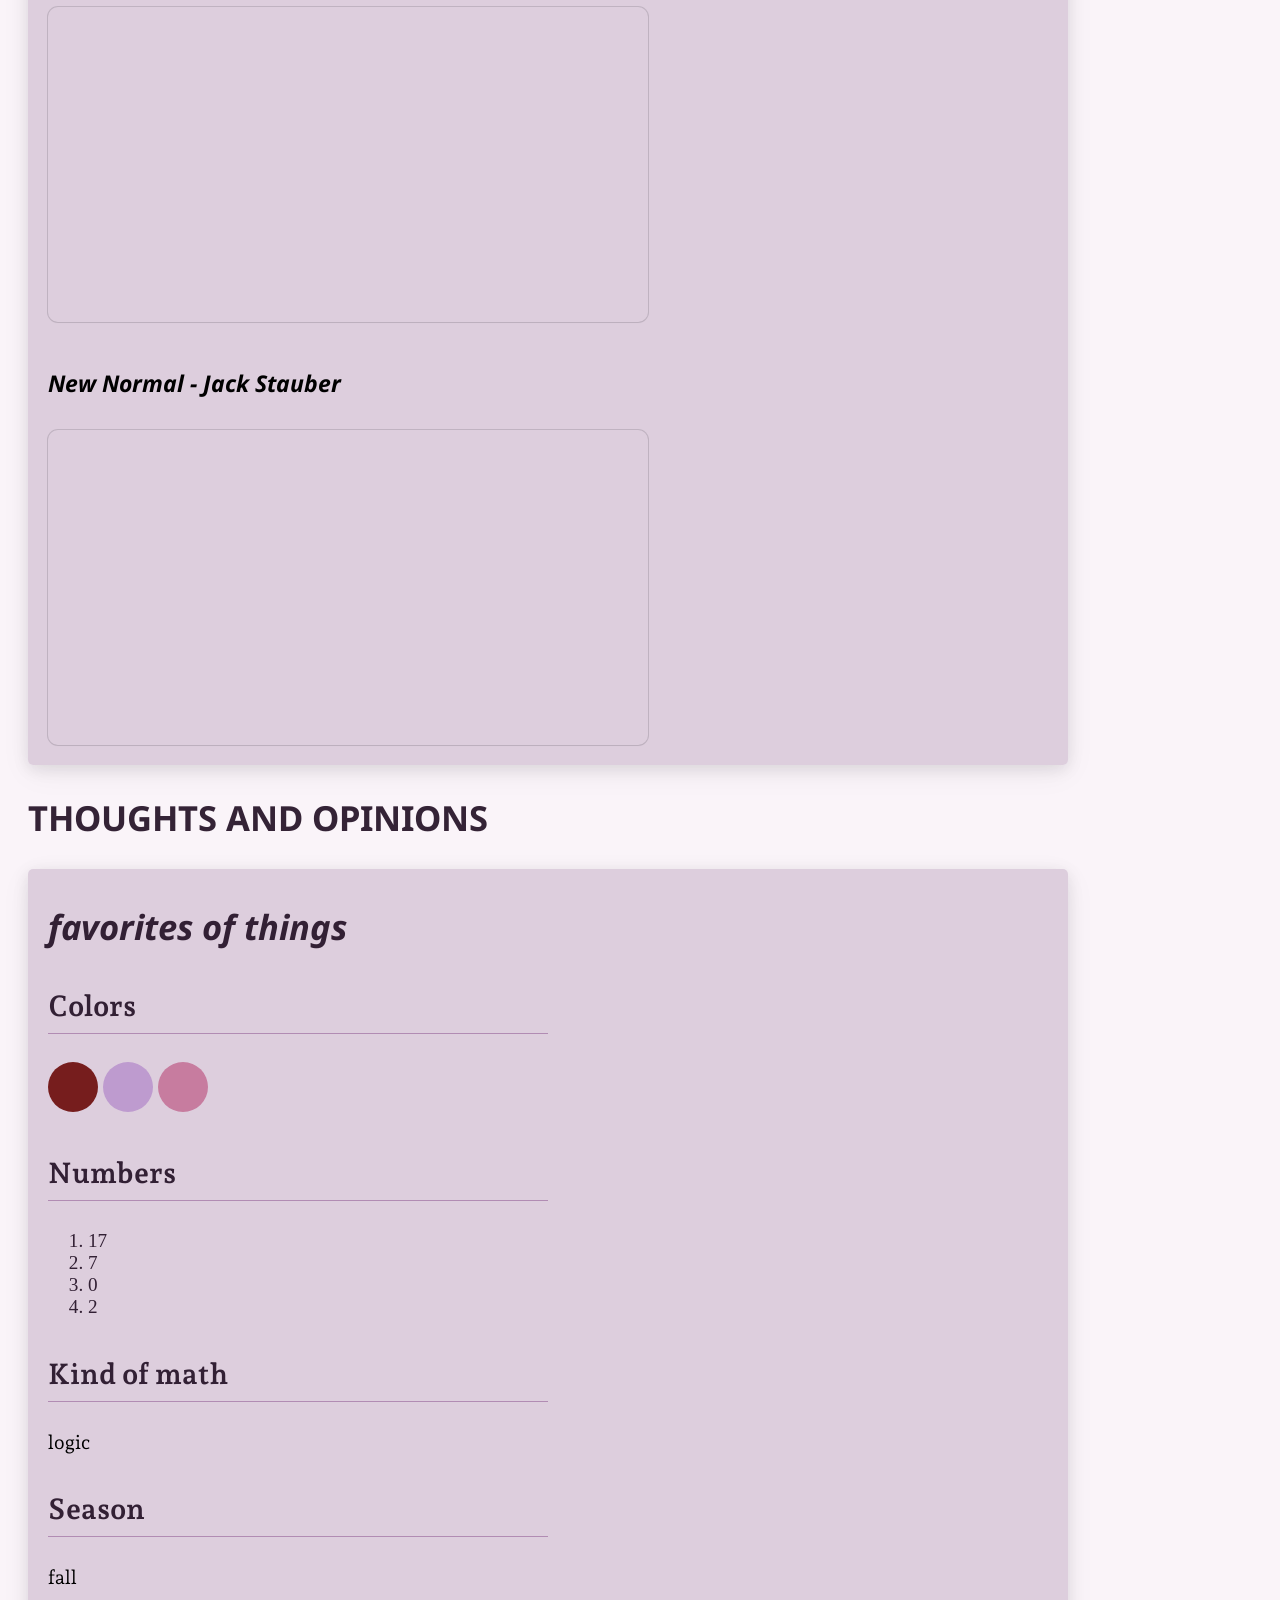
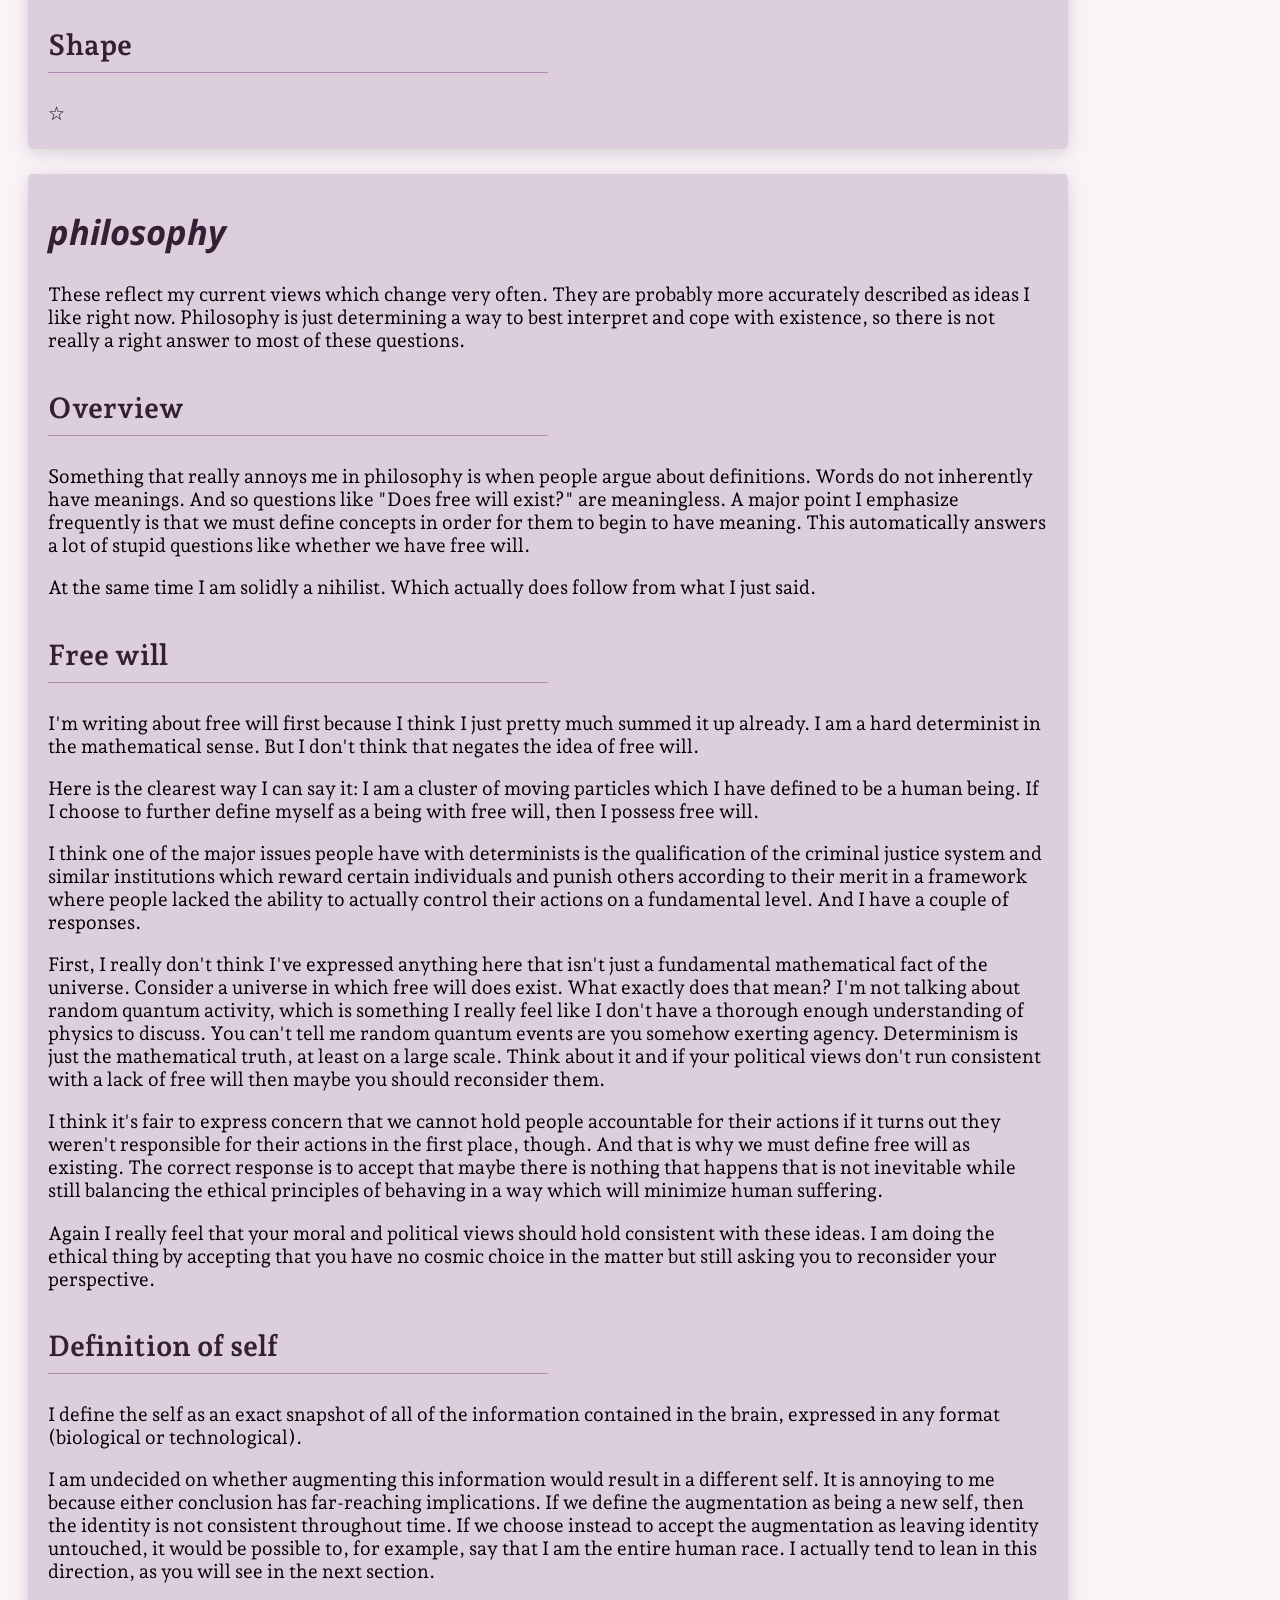
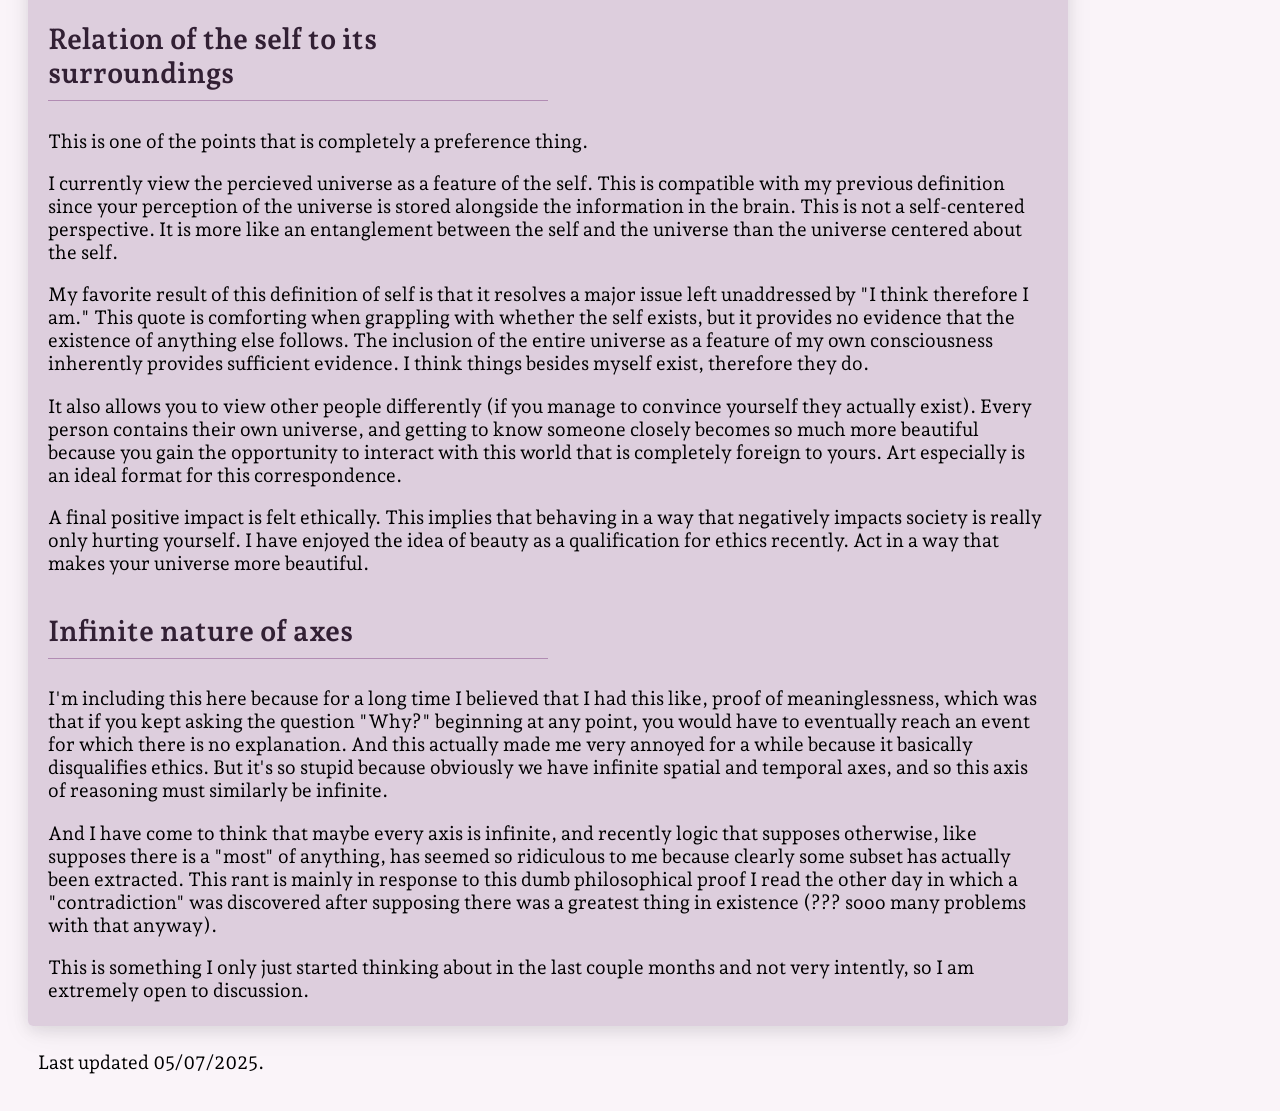
==== commit 5ded0952: "adding poem" ====
--- a/index.html
+++ b/index.html
@@ -101,6 +101,16 @@
                 but no ability to move or to feel the things that make life worth living.
                 It's alone with limitless time and abilities to process its aloneness. 
             </p>
+            <h3>Poetry</h3>
+            <h4>Do not go gentle into that good night - Dylan Thomas</h4>
+            <p>
+            <i>
+                "Do not go gentle into that good night, <br>
+                Old age should burn and rave at close of day; <br>
+                Rage, rage against the dying of the light." <br>
+            </i>
+            </p>
+            <p>Indescribable attachment to this poem. I think of it at least once a day.</p>
         </div>
         <div class="content">
             <h2>videos</h2>
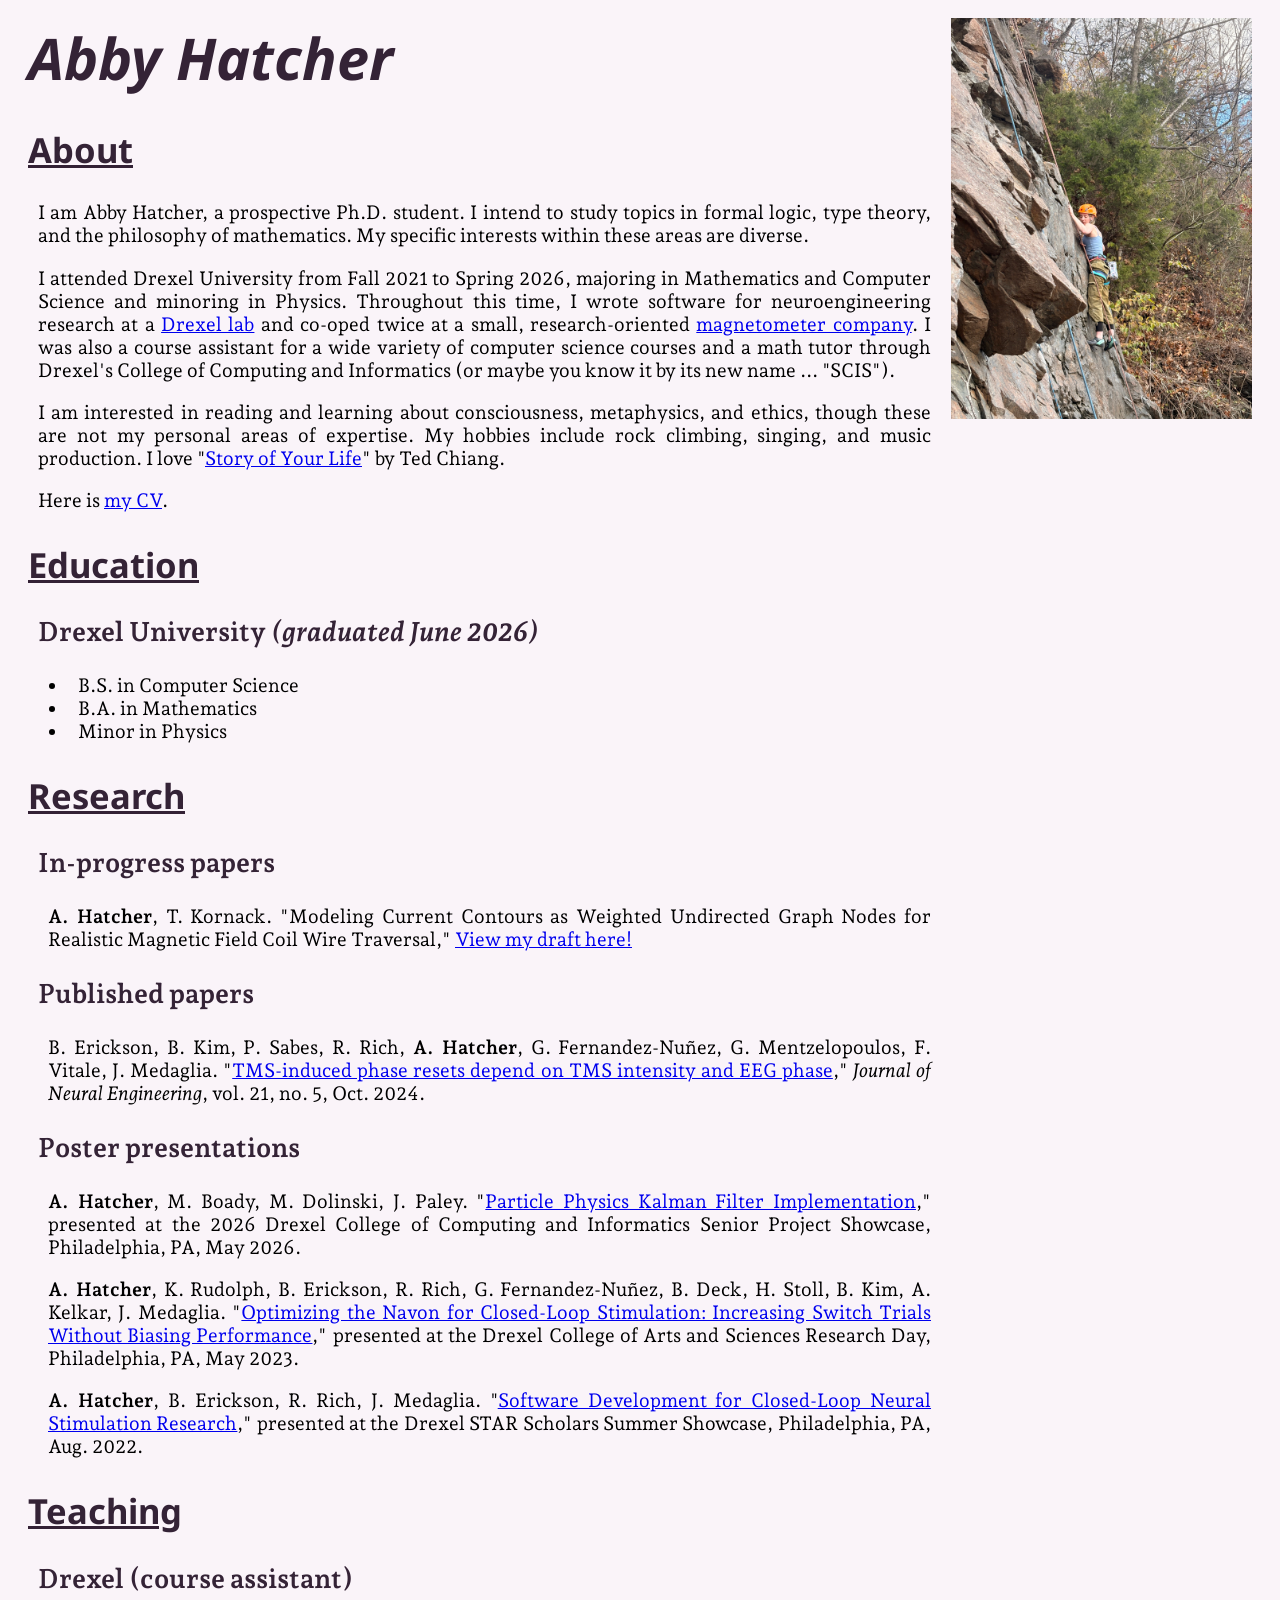
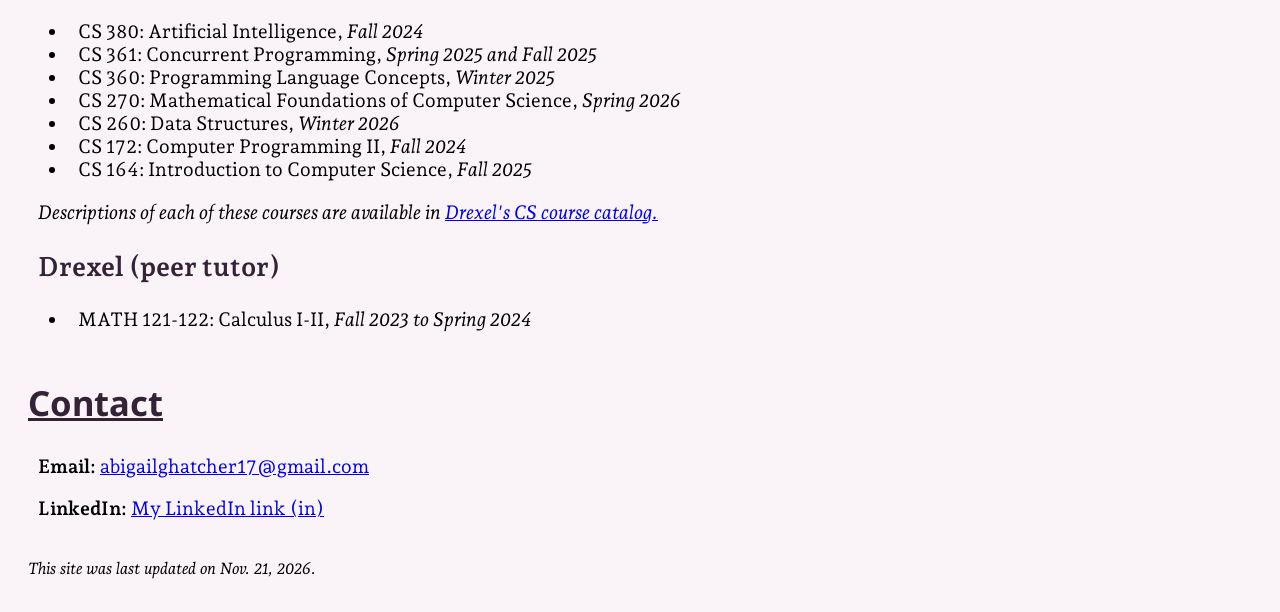
==== commit dca6118d: "professionalish website" ====
--- a/index.html
+++ b/index.html
@@ -2,340 +2,109 @@
 <html>
     <head>
         <link href="style.css" rel="stylesheet">
-        <link rel="icon" type="image/x-icon" href="images/favicon.ico">
-        <title>things i want to share</title>
+        <!-- <link rel="icon" type="image/x-icon" href="images/favicon.ico"> -->
+        <title>Abby Hatcher</title>
     </head>
     <body>
-        <h1>things i want to share</h1>
-        <p>
-            I am very interested in talking about anything that appears on this page
-        </p>
-        <h2>RECOMMENDED MEDIA</h2>
-        <div class="content">
-            <h2>music</h2>
-            <h3>Topster</h3>
-                <p>
-                    These are not ordered by how much I like them.
-                    They're like, extremely loosely ordered by row but not really.
-                </p>
-            <img src="images/05_06_2025.png" id="topster">   
-            <h3>Current favorites</h3>
-            <h4>House of Sugar - Alex G</h4>
-            <iframe style="border-radius:12px" src="https://open.spotify.com/embed/album/2kCDZ3gCr5hXFgbFsPMcxP?utm_source=generator&theme=0" width="100%" height="152" frameBorder="0" allowfullscreen="" allow="autoplay; clipboard-write; encrypted-media; fullscreen; picture-in-picture" loading="lazy"></iframe>
-            <p>
-                Electronic folk with haunting ambient textures. Centered around themes of greed.
-            </p>
-            <h4>Pink Floyd at Pompeii - Pink Floyd</h4>
-            <iframe style="border-radius:12px" src="https://open.spotify.com/embed/album/0ptvgHrZARlAZFmbg0WvDI?utm_source=generator&theme=0" width="100%" height="152" frameBorder="0" allowfullscreen="" allow="autoplay; clipboard-write; encrypted-media; fullscreen; picture-in-picture" loading="lazy"></iframe> 
-            <p>
-                Incredible live recording and I'm definitely not a live recordings person.
-                This includes some of my favorite ambient Pink Floyd songs (Echoes, A Saucerful of Secrets, Set the Controls for the Heart of the Sun) and they flow really nicely.
-            </p>    
-        </div>
-        <div class="content">
-            <h2>reading</h2>
-            <p>
-                you can google the pdfs
-            </p>
-            <h3>Short stories</h3>
-            <div class="story-media">
-                <table columns="2">
-                    <tr>
-                        <td>
-                            <a href="https://en.wikipedia.org/wiki/Story_of_Your_Life" target="_blank">Story of Your Life</a>
-                        </td>
-                        <td>
-                            <p>Ted Chiang</p>
-                        </td>
-                    </tr>
-                </table>
-            </div>
-            <p>
-                So basically it's about a linguist who is attempting to decipher an alien language.
-
-                But it's actually focusing on themes of determinism and free will, and the compatibility of those concepts.
-
-
-            </p>
-            <p>
-                <i>
-                    "The heptapods are neither free nor bound as we understand those concepts;
-                    they don't act according to their will, nor are they helpless automatons.
-                    What distinguishes the heptapods' mode of awareness is not just that their actions coincide with history's events;
-                    it is also that their motives coincide with history's purposes.
-                    They act to create the future, to enact chronology.
-                    Freedom isn't an illusion; it's perfectly real in the context of sequential consciousness."
-                </i>
-            </p>
-            <p>
-                While we are talking about theoretical and obviously non-existent aliens,
-                I think the important point to note here is that free will is a thing which you can decide to have even within a deterministic construct.
-            </p>
-            <div class="story-media">
-                <table columns="2">
-                    <tr>
-                        <td>
-                            <a href="https://en.wikipedia.org/wiki/I_Have_No_Mouth,_and_I_Must_Scream" target="_blank">I Have No Mouth and I Must Scream</a>
-                        </td>
-                        <td>
-                            <p>Harlan Ellison</p>
-                        </td>
-                    </tr>
-                </table>
-            </div>
-            <p>
-                This one is just a classic. I don't have much else to say about it. You definitely know the quote from AM.
-            </p>
-            <p>
-                <i>
-                    "HATE. LET ME TELL YOU HOW MUCH I'VE COME TO HATE YOU SINCE I BEGAN TO LIVE.
-                    THERE ARE 387.44 MILLION MILES OF PRINTED CIRCUITS IN WAFER THIN LAYERS THAT FILL MY COMPLEX.
-                    IF THE WORD HATE WAS ENGRAVED ON EACH NANOANGSTROM OF THOSE HUNDREDS OF MILLIONS OF MILES
-                    IT WOULD NOT EQUAL ONE ONE-BILLIONTH OF THE HATE I FEEL FOR HUMANS AT THIS MICRO-INSTANT FOR YOU.
-                    HATE. HATE."
-                </i>
-            </p>
-            <p>
-                On like, capacities for things we can't comprehend.
-                It's miserable because it has infinite computational power
-                but no ability to move or to feel the things that make life worth living.
-                It's alone with limitless time and abilities to process its aloneness. 
-            </p>
-            <h3>Poetry</h3>
-            <h4>Do not go gentle into that good night - Dylan Thomas</h4>
-            <p>
-            <i>
-                "Do not go gentle into that good night, <br>
-                Old age should burn and rave at close of day; <br>
-                Rage, rage against the dying of the light." <br>
-            </i>
-            </p>
-            <p>Indescribable attachment to this poem. I think of it at least once a day.</p>
-        </div>
-        <div class="content">
-            <h2>videos</h2>
-            <h3>Philosophy</h3>
-            <h4>The Desire to Not Exist - Clark Elieson</h4>
-            <iframe width="560" height="315" src="https://www.youtube.com/embed/8msOPSbJUKo?si=QLThBWeXhG3WdgDz" title="YouTube video player" frameborder="0" allow="accelerometer; autoplay; clipboard-write; encrypted-media; gyroscope; picture-in-picture; web-share" referrerpolicy="strict-origin-when-cross-origin" allowfullscreen></iframe>
-            <h4>Nostalgia Isn't What It Used To Be - Clark Elieson</h4>
-            <iframe width="560" height="315" src="https://www.youtube.com/embed/hbWJYuIkN_Y?si=zh4Tqv5QV2AspLDS" title="YouTube video player" frameborder="0" allow="accelerometer; autoplay; clipboard-write; encrypted-media; gyroscope; picture-in-picture; web-share" referrerpolicy="strict-origin-when-cross-origin" allowfullscreen></iframe>
-            <h3>Music</h3>
-            <h4>Shelter - Porter Robinson and Madeon</h4>
-            <iframe width="560" height="315" src="https://www.youtube.com/embed/fzQ6gRAEoy0?si=4V7IqF-KKdboo8pT" title="YouTube video player" frameborder="0" allow="accelerometer; autoplay; clipboard-write; encrypted-media; gyroscope; picture-in-picture; web-share" referrerpolicy="strict-origin-when-cross-origin" allowfullscreen></iframe>
-            <h4>Everywhere At The End of Time - The Caretaker</h4>
-            <iframe width="560" height="315" src="https://www.youtube.com/embed/wJWksPWDKOc?si=T0A40Im7_qNi8kdW" title="YouTube video player" frameborder="0" allow="accelerometer; autoplay; clipboard-write; encrypted-media; gyroscope; picture-in-picture; web-share" referrerpolicy="strict-origin-when-cross-origin" allowfullscreen></iframe>
-            <h4>New Normal - Jack Stauber</h4>
-            <iframe width="560" height="315" src="https://www.youtube.com/embed/b4lNq4nhdDQ?si=MIfpWLnAjZc02-hw" title="YouTube video player" frameborder="0" allow="accelerometer; autoplay; clipboard-write; encrypted-media; gyroscope; picture-in-picture; web-share" referrerpolicy="strict-origin-when-cross-origin" allowfullscreen></iframe>
-        </div>
-        <h2>THOUGHTS AND OPINIONS</h2>
-        <div class="content">
-            <h2>favorites of things</h2>
-            <h3>Colors</h3>
-            <div class="favorite-color" style="background-color: rgb(118, 29, 29);"></div>
-            <div class="favorite-color" style="background-color: rgb(190, 155, 207);"></div>
-            <div class="favorite-color" style="background-color: rgb(199, 124, 159);"></div>
-            <h3>Numbers</h3>
-            <ol>
-                <li>17</li>
-                <li>7</li>
-                <li>0</li>
-                <li>2</li>
-            </ol>
-            <h3>Kind of math</h3>
-            <p>logic</p>
-            <h3>Season</h3>
-            <p>fall</p>
-            <h3>Shape</h3>
-            <p>☆</p>
-        </div>
-        <div class="content">
-            <h2>philosophy</h2>
-            <p>These reflect my current views which change very often.
-                They are probably more accurately described as ideas I like right now.
-                Philosophy is just determining a way to best interpret and cope with existence,
-                so there is not really a right answer to most of these questions.
-            </p>
-
-            <h3>
-                Overview
-            </h3>
-            <p>
-                Something that really annoys me in philosophy is when people argue about definitions.
-                Words do not inherently have meanings. And so questions like "Does free will exist?" are
-                meaningless. A major point I emphasize frequently is that we must define concepts in order for them to begin
-                to have meaning. This automatically answers a lot of stupid questions like whether we have free will.
-            </p>
-            <p>
-                At the same time I am solidly a nihilist. Which actually does follow from what I just said.
-            </p>
-            <h3>
-                Free will
-            </h3>
-            <p>
-                I'm writing about free will first because I think I just pretty much summed it up already.
-                I am a hard determinist in the mathematical sense. But I don't think that negates
-                the idea of free will.
-            </p>
-            <p>
-                Here is the clearest way I can say it: I am a cluster of moving particles which I have defined to be
-                a human being. If I choose to further define myself as a being with free will, then I possess
-                free will.
-            </p>
-            <p>
-                I think one of the major issues people have with determinists is the qualification of the criminal justice system
-                and similar institutions which reward certain individuals and punish others according to their merit in a framework where 
-                people lacked the ability to actually control their actions on a fundamental level. And I have a couple of responses.
-            </p>
-            <p>
-                First, I really don't think I've expressed anything here that isn't just a fundamental mathematical fact of the universe.
-                Consider a universe in which free will does exist. What exactly does that mean? I'm not talking about random quantum activity,
-                which is something I really feel like I don't have a thorough enough understanding of physics to discuss. You can't tell me random quantum events
-                are you somehow exerting agency. Determinism is just the mathematical truth, at least on a large scale.
-                Think about it and if your political views don't run consistent with a lack of free will then maybe you should reconsider them.
-            </p>
-            <p>
-                I think it's fair to express concern that we cannot hold people accountable for their actions if it turns out they weren't responsible
-                for their actions in the first place, though. And that is why we must define free will as existing. The correct response is to accept
-                that maybe there is nothing that happens that is not inevitable while still balancing the ethical principles of behaving in a way which
-                will minimize human suffering.
-            </p>
-            <p>
-                Again I really feel that your moral and political views should hold consistent with these ideas. I am doing the ethical thing by accepting that
-                you have no cosmic choice in the matter but still asking you to reconsider your perspective.
-            </p>
-            <p>
-            </p>
-            <h3>Definition of self</h3>
-            <p>
-                I define the self as an exact snapshot of all of the information contained in the brain, expressed
-                in any format (biological or technological).
-            </p>
-            <p>
-                I am undecided on whether augmenting this information would result in a different self.
-                It is annoying to me because either conclusion has far-reaching implications. If we define the augmentation
-                as being a new self, then the identity is not consistent throughout time. If we choose instead to accept the augmentation
-                as leaving identity untouched, it would be possible to, for example, say that I am the entire human race. I actually tend
-                to lean in this direction, as you will see in the next section.
-            </p>
-            <h3>Relation of the self to its surroundings</h3>
-            <p>
-                This is one of the points that is completely a preference thing.
-            <p>
-                I currently view the percieved universe as a feature of the self. This is compatible with my previous definition since 
-                your perception of the universe is stored alongside the information in the brain.
-                This is not a self-centered perspective. It is more like an entanglement between the self and the universe
-                than the universe centered about the self.
-            </p>
-            <p>
-                My favorite result of this definition of self is that it resolves a major
-                issue left unaddressed by "I think therefore I am." This quote is comforting when grappling with whether the self
-                exists, but it provides no evidence that the existence of anything else follows.
-                The inclusion of the entire universe as a feature of my own consciousness
-                inherently provides sufficient evidence. I think things besides myself exist, therefore they do.
-            </p>
-            <p>
-                It also allows you to view other people differently (if you manage to convince yourself they actually exist).
-                Every person contains their own universe, and getting to know someone closely becomes so much more beautiful
-                because you gain the opportunity to interact with this world that is completely foreign to yours. 
-                Art especially is an ideal format for this correspondence.
-            </p>
-            <p>
-                A final positive impact is felt ethically. This implies that behaving in a way that negatively impacts society is
-                really only hurting yourself. I have enjoyed the idea of beauty as a qualification for ethics recently. Act
-                in a way that makes your universe more beautiful.
-            </p>
-            <h3>
-                Infinite nature of axes
-            </h3>
-            <p>
-                I'm including this here because for a long time I believed that I had this like, proof of
-                meaninglessness, which was that if you kept asking the question "Why?" beginning at any point, you
-                would have to eventually reach an event for which there is no explanation. 
-                And this actually made me very annoyed for a while because it basically disqualifies ethics.
-                But it's so stupid because obviously we have infinite spatial and temporal axes, and so this axis of reasoning must similarly be
-                infinite. 
-            </p>
-            <p>
-                And I have come to think that maybe every axis is infinite, and recently logic that supposes otherwise, like supposes there is 
-                a "most" of anything, has seemed so ridiculous to me because clearly some subset has actually been extracted.
-                This rant is mainly in response to this dumb philosophical proof I read the other day in which a "contradiction" was discovered
-                after supposing there was a greatest thing in existence (??? sooo many problems with that anyway).
-            </p>
-            <p>
-                This is something I only just started thinking about in the last couple months and not very intently,
-                so I am extremely open to discussion.
-            </p>
-        </div>
-        <!-- <h2>MY MUSIC</h2>
-        <div class="content">
-            <h2>decembered eyes</h2>
-            <h3>Description</h3>
-            <p>First EP.</p>
-            <p>The title is a play on "dismembered eyes". 
-                It was written about seeing things not as they really are, embedded with a false sense of urgency as the close of another year rapidly approaches.
-            <h3>Listen on Spotify</h3>
-            <iframe style="border-radius:12px" src="https://open.spotify.com/embed/album/0pVH7z7hJR6tCT4OrQixw2?utm_source=generator&theme=0" width="100%" height="152" frameBorder="0" allowfullscreen="" allow="autoplay; clipboard-write; encrypted-media; fullscreen; picture-in-picture" loading="lazy"></iframe>            
-            <h3>Track rankings</h3>
-            <p>Overall: 4/10.</p>
-            <p>I honestly do not like this EP at all. 
-            I don't think any of the songs are particularly interesting except "Waning Light",
-            but I was so excited to release that song that I only spent about a day recording and producing it.
-            It sounds like there was a good idea but very poorly executed.
-            The rest of the songs are just super boring. 
-            I improvised "Floes" on my laptop keyboard in about 10 minutes and spent like an hour producing it but it's probably the best song on there.
-            The end of "Unraveled" is also pretty good. But the rest is unlistenably boring.</p>
-
-            <div class="tracklist">
-                <div class="trackitem">
-                    <div class="trackname">
-                        <p>Waning Light</p>
-                    </div>
-                    <div class="trackranking">
-                        <p>4/10</p>
-                    </div>
+        <div class="container">
+            <div class="content" style="width:75%; min-width: 500px; padding-right: 20px">
+                <h1>
+                    Abby Hatcher
+                </h1>
+                <h2>
+                    About
+                </h2>
+                    <p>
+                        I am Abby Hatcher, a prospective Ph.D. student.
+                        I intend to study topics in formal logic, type theory, and the philosophy of mathematics.
+                        My specific interests within these areas are diverse.
+                    </p> 
+                    <p>
+                        I attended Drexel University from Fall 2021 to Spring 2026, majoring in Mathematics and Computer Science and minoring in Physics. 
+                        Throughout this time, I wrote software for neuroengineering research at a <a href="https://www.cognew.com/" target="_blank">Drexel lab</a> and co-oped twice at a small, research-oriented <a href="https://twinleaf.com/" target="_blank">magnetometer company</a>.
+                        I was also a course assistant for a wide variety of computer science courses and a math tutor through Drexel's College of Computing and Informatics (or maybe you know it by its new name ... "SCIS").
+                    </p>
+                    <p>
+                        I am interested in reading and learning about consciousness, metaphysics, and ethics, though these are not my personal areas of expertise. 
+                        My hobbies include rock climbing, singing, and music production. 
+                        I love "<a href="https://en.wikipedia.org/wiki/Story_of_Your_Life" target="_blank">Story of Your Life</a>" by Ted Chiang. 
+                    </p>
+                    <p>Here is <a href="my_cv.pdf" target="_blank">my CV</a>.</p>
+                <h2>
+                    Education
+                </h2>
+                    <h3>
+                        Drexel University 
+                        <i>(graduated June 2026)</i>
+                    </h3>
+                    <ul>
+                        <li>B.S. in Computer Science</li>
+                        <li>B.A. in Mathematics</li>
+                        <li>Minor in Physics</li>
+                    </ul>
+                <h2>
+                    Research
+                </h2>
+                    <h3>
+                        In-progress papers
+                    </h3> 
+                        <p class="paper"><b>A. Hatcher</b>, T. Kornack. "Modeling Current Contours as Weighted Undirected Graph Nodes for Realistic Magnetic Field Coil Wire Traversal," 
+                            <a href="Coil_Connection_Paper.pdf" target="_blank">View my draft here!</a>
+                        </p>
+                    <h3>
+                        Published papers
+                    </h3>
+                        <p class="paper">
+                            B. Erickson, B. Kim, P. Sabes, R. Rich, <b>A. Hatcher</b>, G. Fernandez-Nuñez, G. Mentzelopoulos, F. Vitale, J. Medaglia. 
+                            "<a href="https://pubmed.ncbi.nlm.nih.gov/39321851/" target="_blank">TMS-induced phase resets depend on TMS intensity and EEG phase</a>,"
+                            <i>Journal of Neural Engineering</i>, vol. 21, no. 5, Oct. 2024.
+                        </p>
+                    <h3>
+                        Poster presentations
+                    </h3>
+                        <p class="paper">
+                            <b>A. Hatcher</b>, M. Boady, M. Dolinski, J. Paley. 
+                            "<a href="https://seniorproject.cci.drexel.edu/project/56db14ba-5b93-4ac7-9bc2-be6a4cccc40c/" target="_blank">Particle Physics Kalman Filter Implementation</a>," 
+                            presented at the 2026 Drexel College of Computing and Informatics Senior Project Showcase, Philadelphia, PA, May 2026.
+                        </p>
+                        <p class="paper">
+                            <b>A. Hatcher</b>, K. Rudolph, B. Erickson, R. Rich, G. Fernandez-Nuñez, B. Deck, H. Stoll, B. Kim, A. Kelkar, J. Medaglia. 
+                            "<a href="https://issuu.com/drexelcoas/docs/drexel-coas-research-day-2023-book" target="_blank">Optimizing the Navon for Closed-Loop Stimulation: Increasing Switch Trials Without Biasing Performance</a>,"
+                            presented at the Drexel College of Arts and Sciences Research Day, Philadelphia, PA, May 2023.
+                        </p>
+                        <p class="paper">
+                            <b>A. Hatcher</b>, B. Erickson, R. Rich, J. Medaglia. 
+                            "<a href="https://drexel.edu/pennoni/~/media/Drexel/Pennoni-Group/Pennoni/Documents/UREP/STAR-Abstracts/2022-Abstract-Booklet.pdf" target="_blank">Software Development for Closed-Loop Neural Stimulation Research</a>,"
+                            presented at the Drexel STAR Scholars Summer Showcase, Philadelphia, PA, Aug. 2022.
+                        </p>
+                <h2>
+                    Teaching
+                </h2>
+                    <h3>Drexel (course assistant)</h3>
+                    <ul>
+                        <li>CS 380: Artificial Intelligence, <i>Fall 2024</i></li>
+                        <li>CS 361: Concurrent Programming, <i>Spring 2025 and Fall 2025</i></li>
+                        <li>CS 360: Programming Language Concepts, <i>Winter 2025</i></li>
+                        <li>CS 270: Mathematical Foundations of Computer Science, <i>Spring 2026</i></li>
+                        <li>CS 260: Data Structures, <i>Winter 2026</i></li>
+                        <li>CS 172: Computer Programming II, <i>Fall 2024</i></li>
+                        <li>CS 164: Introduction to Computer Science, <i>Fall 2025</i></li>
+                    </ul>
+                    <p><i>Descriptions of each of these courses are available in <a href="https://catalog.drexel.edu/coursedescriptions/quarter/undergrad/cs/" target="_blank">Drexel's CS course catalog.</a></i></p>
+                    <h3>Drexel (peer tutor)</h3>
+                    <ul>
+                        <li>MATH 121-122: Calculus I-II, <i>Fall 2023 to Spring 2024</i></li>
+                    </ul>
                 </div>
-                <div class="trackitem">
-                    <div class="trackname">
-                        <p>Floes</p>
-                    </div>
-                    <div class="trackranking">
-                        <p>6/10</p>
-                    </div>
-                </div>
-                <div class="trackitem">
-                    <div class="trackname">
-                        <p>Playing w Your Hair</p>
-                    </div>
-                    <div class="trackranking">
-                        <p>5/10</p>
-                    </div>
-                </div>
-                <div class="trackitem">
-                    <div class="trackname">
-                        <p>Unraveled</p>
-                    </div>
-                    <div class="trackranking">
-                        <p>4/10</p>
-                    </div>
-                </div>   
-                <div class="trackitem">
-                    <div class="trackname">
-                        <p>Detachment</p>
-                    </div>
-                    <div class="trackranking">
-                        <p>5/10</p>
-                    </div>
-                </div>
-                <div class="trackitem">
-                    <div class="trackname">
-                        <p>Until Everything You Love Has Gone Away</p>
-                    </div>
-                    <div class="trackranking">
-                        <p>4/10</p>
-                    </div>
+                <div class="content" style="width:25%; min-width:200px;">
+                    <img src="picturesofme/image3.jpeg" style="width:100%; min-width:200px;  max-width:500px;">
                 </div>
             </div>
-        </div> -->
-    <p>Last updated 05/07/2025.</p>
-    </body>
-</html>+        </body>
+        <h2>
+            Contact
+        </h2>
+            <p><b>Email: </b><a href="mailto:abigailghatcher17@gmail.com">abigailghatcher17@gmail.com</a></p>
+            <p><b>LinkedIn:</b> <a href="https://www.linkedin.com/in/abby-hatcher-980a9a210/" target="_blank">My LinkedIn link (in)</a></p>
+        <p id="lastupdated">This site was last updated on Nov. 21, 2026.</p>
+        </html>
--- a/style.css
+++ b/style.css
@@ -10,11 +10,13 @@
 h2 {
     font-family: "Noto Sans", sans-serif;
     font-size: 1.8em;
+    text-decoration: underline;
 }
 
 h3 {
     font-family: "Andada Pro", serif;
-    font-size: 1.5em;
+    font-size: 1.4em;
+    padding: 0 0 0 10px;
 }
 
 h4 {
@@ -31,154 +33,30 @@
     color: #271529f0;
 }
 
-p {
+p, li, a {
     font-family: "Andada Pro", serif;
-    color: black;
     padding: 0 0 0 10px;
 }
 
-.content {
-    text-align: left;
-    width: 95%;
-    max-width: 1000px;
-    padding: 5px 20px;
-    margin: 25px 0px;
-    background-color: #c9b5cb98;
-    border-radius: 5px;
-
-    box-shadow: rgba(17, 17, 26, 0.1) 0px 4px 16px, rgba(17, 17, 26, 0.05) 0px 8px 32px;
-    transition-duration: 0.5s;
+p, li {
+    color: black;
+    text-align: justify;
 }
 
-.content:hover {
-    box-shadow: rgba(17, 17, 26, 0.1) 0px 4px 16px, rgba(14, 14, 23, 0.2) 0px 8px 32px;
-    transition-duration: 0.5s;
+a {
+    padding-left: 0px;
 }
 
-.content h2 {
-    font-style: italic;
-    /* text-decoration: underline; */
-    /* border-style: none none solid none;
-    border-color: rgb(177, 140, 179);
-    border-width: 1px;
-    padding: 0 0 10px 0;
-    width: 300px; */
+.container {
+    display:flex;
 }
 
-.content h3 {
-    border-style: none none solid none;
-    border-width: 1px;
-    border-color: rgb(177, 140, 179);
-    width: 100%;
-    padding: 10px 0 10px 0;
-    max-width: 500px;
+.paper {
+    padding-left:20px;
 }
 
-.content p {
-    padding: 0;
-}
-
-#topster {
-    width: 100%;
-    border-radius: 8px;
-    box-shadow: rgba(0, 0, 0, 0.02) 0px 1px 3px 0px, rgba(27, 31, 35, 0.15) 0px 0px 0px 1px;
-}
-
-.story-media {
-    width:100%;
-    height:100px;
-    margin: 10px 0 10px 0;
-    background-color: rgb(231, 226, 233);
-    border-radius: 5px;
-}
-
-.story-media table {
-    color: black;
-    width: 100%;
-    height: 100%;
-    border-radius: 5px;
-    box-shadow: rgba(0, 0, 0, 0.02) 0px 1px 3px 0px, rgba(27, 31, 35, 0.15) 0px 0px 0px 1px;
-}
-
-.story-media table td {
-    border: solid rgba(27, 31, 35, 0.20);
-    border-width: 0 1px 0 0;
-    padding: 0 10px 0 15px;
-    width: 60%;
-}
-
-.story-media table td:last-of-type {
-    border: none;
-    width: 40%;
-}
-
-.story-media p {
-    font-family: "Noto Sans", sans-serif;
-}
-
-.story-media a {
-    color: black;
-    text-decoration: underline;
-    font-family: "Noto Sans", sans-serif;
-}
-
-
-.tracklist {
-    padding: 0px 5px;
-    border-radius: 5px;
-    background-color: #292a29;
-    margin: 10px 0px 10px 0px;
-}
-
-.trackitem {
-    width:80;
-    border-style: none none solid none;
-}
-
-.tracklist .trackitem:last-of-type {
-    border-style: none;
-}
-
-.trackname {
-    padding:5px 2%;
-    margin: 0px 0;
-    width:65%;
-    display:inline-block;
-}
-
-.trackranking {
-    padding:5px 5%;
-    margin: 5px 0;
-    width:10%;
-    border-left: solid 1px;
-    display:inline-block;
-}
-
-.tracklist p, a {
-    font-family: "Noto Sans", sans-serif;
-    font-weight: 400;
-    padding: 0 0 0 0;
-    margin:0 0 0 0;
-    color: white;
-    font-weight: 400;
-    text-decoration: none;
-}
-
-.tracklist a:hover {
-    text-decoration: underline;
-}
-
-.favorite-color {
-    width:50px;
-    height:50px;
-    border-radius:100%;
-    display: inline-block;
-}
-
-iframe {
-    border-radius: 10px;
-    box-shadow: rgba(0, 0, 0, 0.02) 0px 1px 3px 0px, rgba(27, 31, 35, 0.15) 0px 0px 0px 1px;
-    width: 100%;
-    max-width:600px;
-    margin: 0 0 10px 0;
+#lastupdated {
+    font-style: italic;
+    font-size:smaller;
+    padding:20px 0px 0px 0px;
 }
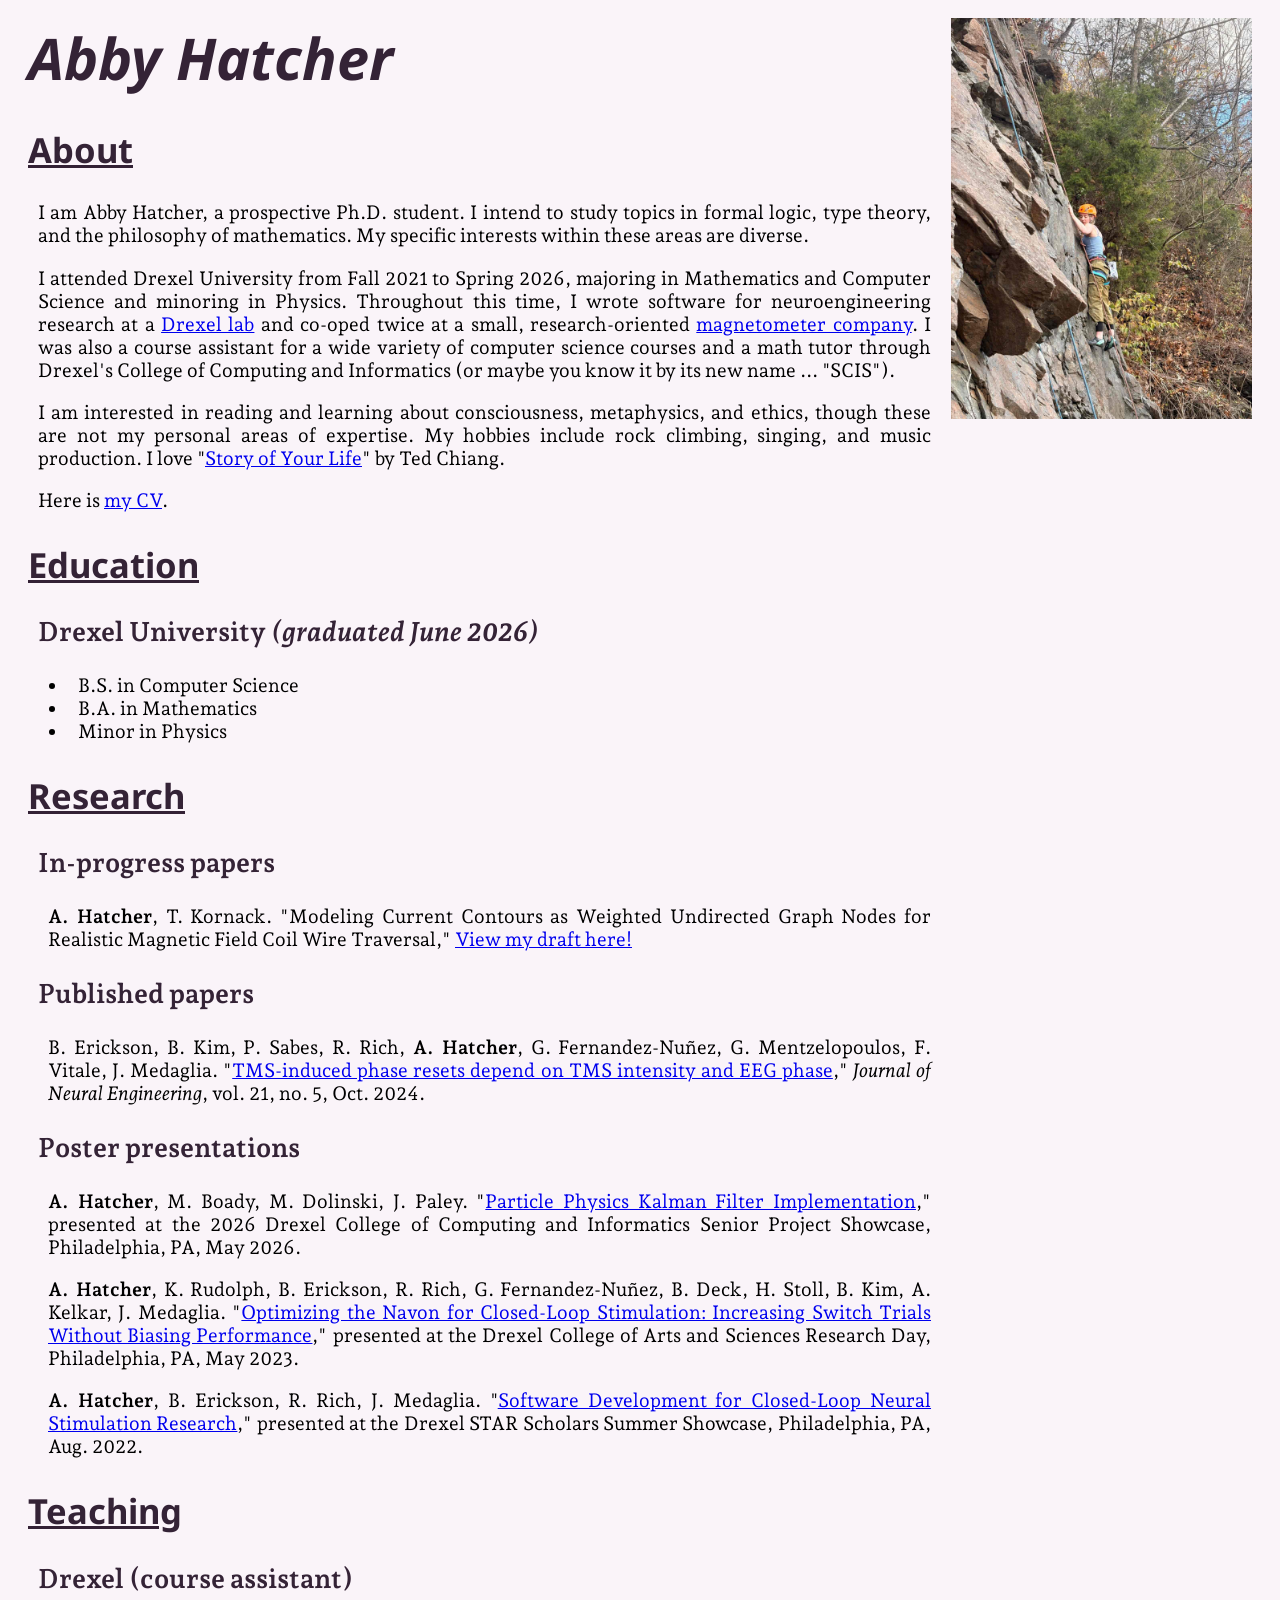
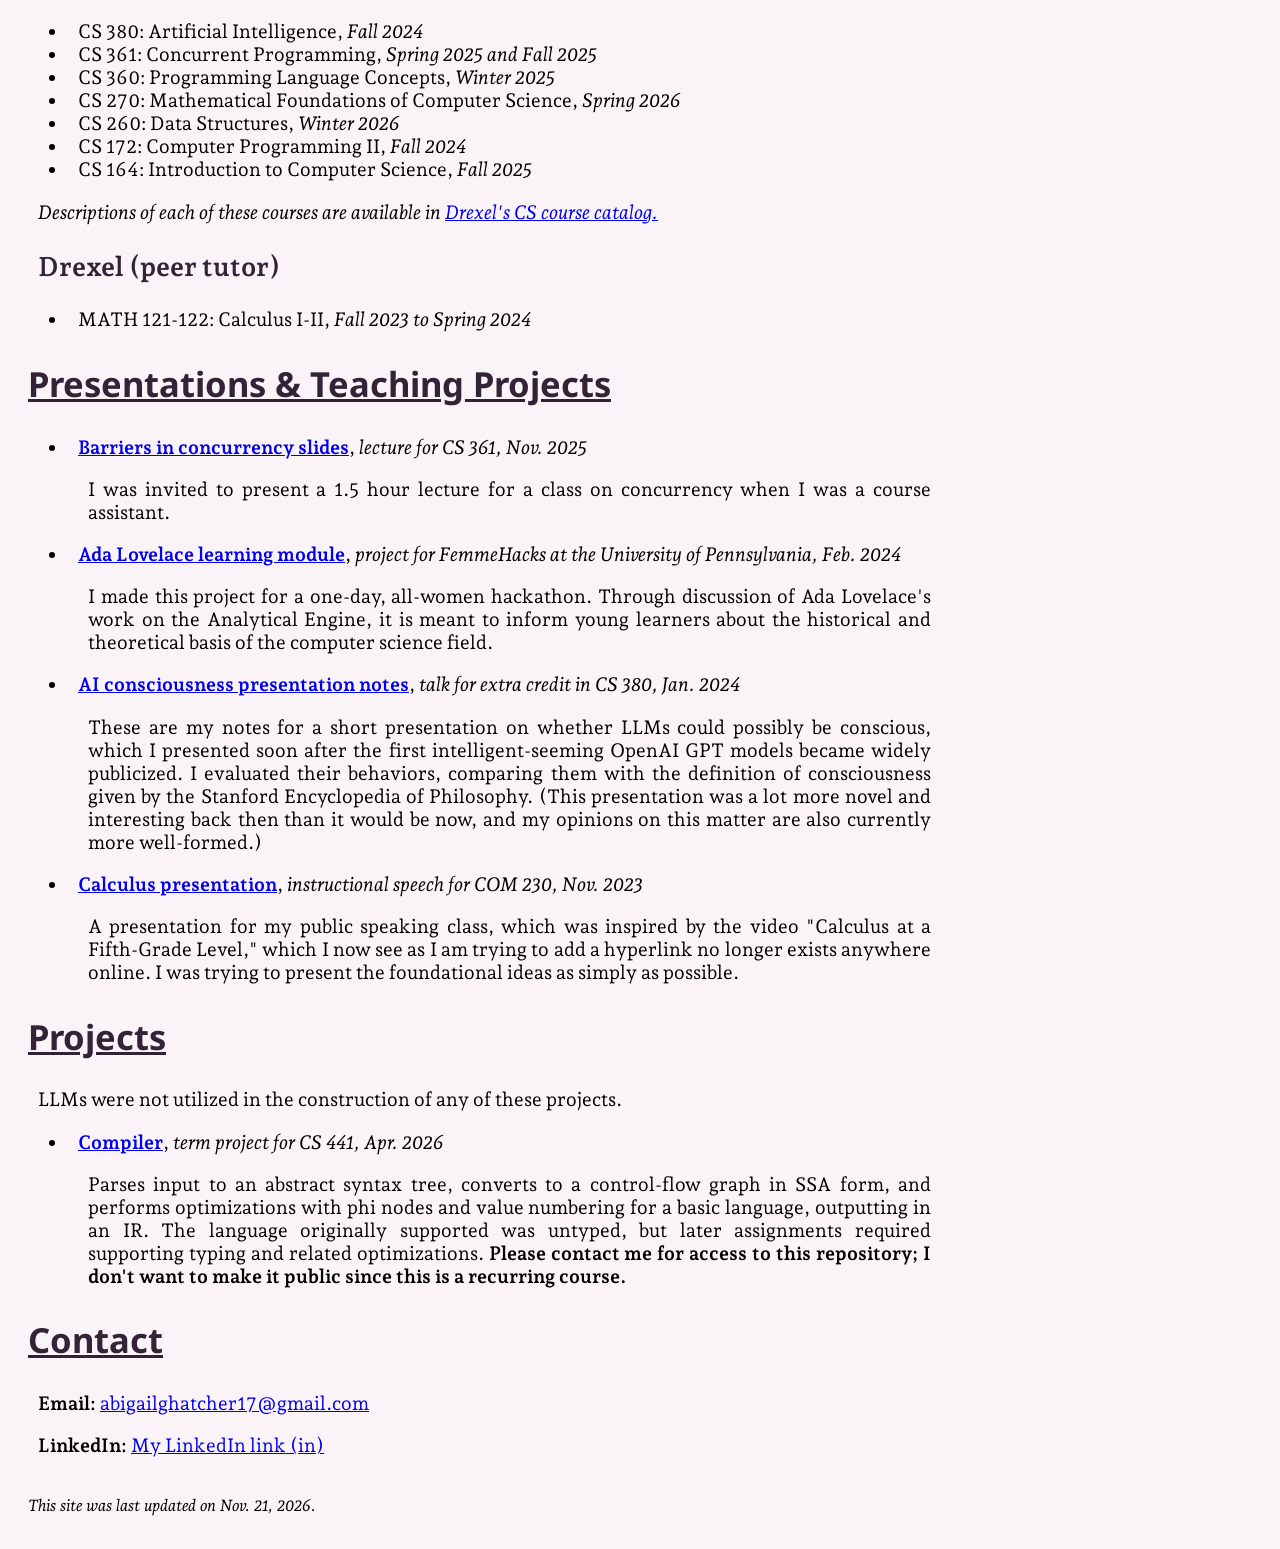
==== commit ecdfdbbb: "updates" ====
--- a/index.html
+++ b/index.html
@@ -95,16 +95,47 @@
                     <ul>
                         <li>MATH 121-122: Calculus I-II, <i>Fall 2023 to Spring 2024</i></li>
                     </ul>
+                    <h2>
+                        Presentations & Teaching Projects
+                    </h2>
+                        <ul>
+                            <li><b><a href="barrier-presentation.html", target="_blank">Barriers in concurrency slides</a></b>, <i>lecture for CS 361, Nov. 2025</i>
+                                <p>I was invited to present a 1.5 hour lecture for a class on concurrency when I was a course assistant. </p>
+                            <li><b><a href="ada/index.html", target="_blank">Ada Lovelace learning module</a></b>, <i>project for FemmeHacks at the University of Pennsylvania, Feb. 2024</i>
+                                <p>I made this project for a one-day, all-women hackathon. 
+                                    Through discussion of Ada Lovelace's work on the Analytical Engine, it is meant to inform young learners about the historical and theoretical basis of the computer science field.
+                                </p></li>
+                            <li><b><a href="AI-presentation.html", target="_blank">AI consciousness presentation notes</a></b>, <i>talk for extra credit in CS 380, Jan. 2024</i>
+                                <p>These are my notes for a short presentation on whether LLMs could possibly be conscious, which I presented soon after the first intelligent-seeming OpenAI GPT models became widely publicized. 
+                                    I evaluated their behaviors, comparing them with the definition of consciousness given by the Stanford Encyclopedia of Philosophy.
+                                    (This presentation was a lot more novel and interesting back then than it would be now, and my opinions on this matter are also currently more well-formed.)</p></li>
+                            <li><b><a href="Calculus-presentation.html", target="_blank">Calculus presentation</a></b>, <i>instructional speech for COM 230, Nov. 2023</i>
+                                <p>A presentation for my public speaking class, which was inspired by the video "Calculus at a Fifth-Grade Level," which I now see as I am trying to add a hyperlink no longer exists anywhere online.
+                                    I was trying to present the foundational ideas as simply as possible.
+                                </p>
+                            </li>
+                        </ul>
+                    <h2>
+                        Projects
+                    </h2>
+                        <p>LLMs were not utilized in the construction of any of these projects.</p>
+                        <ul>
+                            <li><b><a href="https://github.com/mysicol/compiler_implementation_cs_441", target="_blank">Compiler</a></b>, <i>term project for CS 441, Apr. 2026</i>
+                                <p>Parses input to an abstract syntax tree, converts to a control-flow graph in SSA form, and performs optimizations with phi nodes and value numbering for a basic language, outputting in an IR.
+                                    The language originally supported was untyped, but later assignments required supporting typing and related optimizations.
+                                    <b>Please contact me for access to this repository; I don't want to make it public since this is a recurring course.</b></p>
+                            </li>
+                        </ul>
+                    <h2>
+                        Contact
+                    </h2>
+                        <p><b>Email: </b><a href="mailto:abigailghatcher17@gmail.com">abigailghatcher17@gmail.com</a></p>
+                        <p><b>LinkedIn:</b> <a href="https://www.linkedin.com/in/abby-hatcher-980a9a210/" target="_blank">My LinkedIn link (in)</a></p>
+                    <p id="lastupdated">This site was last updated on Nov. 21, 2026.</p>
                 </div>
                 <div class="content" style="width:25%; min-width:200px;">
-                    <img src="picturesofme/image3.jpeg" style="width:100%; min-width:200px;  max-width:500px;">
+                    <img src="picturesofme/image3-400kb.jpeg" style="width:100%; min-width:200px;  max-width:500px;">
                 </div>
             </div>
         </body>
-        <h2>
-            Contact
-        </h2>
-            <p><b>Email: </b><a href="mailto:abigailghatcher17@gmail.com">abigailghatcher17@gmail.com</a></p>
-            <p><b>LinkedIn:</b> <a href="https://www.linkedin.com/in/abby-hatcher-980a9a210/" target="_blank">My LinkedIn link (in)</a></p>
-        <p id="lastupdated">This site was last updated on Nov. 21, 2026.</p>
         </html>
